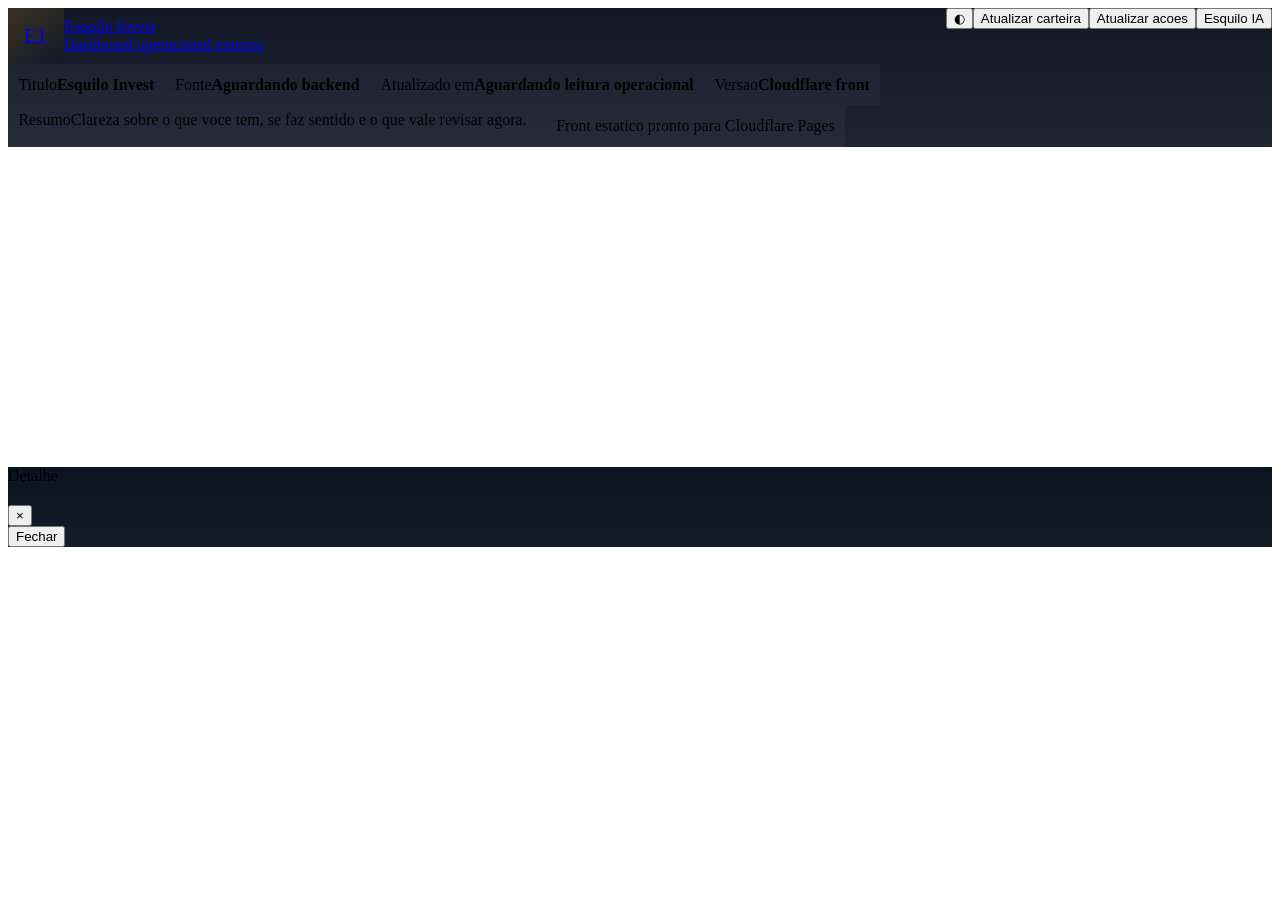
==== frontend/cloudflare/dashboard.html @ 4746c7ec "cloudflare" ====
<!DOCTYPE html>
<html lang="pt-BR">
  <head>
    <meta charset="utf-8" />
    <meta name="viewport" content="width=device-width, initial-scale=1" />
    <meta name="theme-color" content="#05070a" />
    <meta
      name="description"
      content="Dashboard externo do Esquilo Invest, preparado para Cloudflare Pages e integrado ao backend atual via HTTP."
    />

    <!--
      Configuracao do backend
      - substitua o content abaixo pela URL real do /exec publicado no Apps Script
      - o token e opcional e so deve ser usado se MOBILE_APP_API_TOKEN estiver ativo no backend
    -->
    <meta name="esquilo-api-base-url" content="https://script.google.com/macros/s/SEU_DEPLOY/exec" />
    <meta name="esquilo-api-token" content="" />
    <meta name="esquilo-api-timeout-ms" content="20000" />
    <meta name="esquilo-use-legacy-appsscript" content="false" />

    <title>Esquilo Invest | Dashboard</title>

    <link rel="preconnect" href="https://fonts.googleapis.com" />
    <link rel="preconnect" href="https://fonts.gstatic.com" crossorigin />
    <link
      href="https://fonts.googleapis.com/css2?family=Inter:wght@400;500;600;700&family=Orbitron:wght@600;700;800&display=swap"
      rel="stylesheet"
    />

    <link rel="stylesheet" href="./styles/tokens.css" />
    <link rel="stylesheet" href="./styles/base.css" />
    <link rel="stylesheet" href="./styles/layout.css" />
    <link rel="stylesheet" href="./styles/components.css" />

    <style>
      .dashboard-page {
        position: relative;
        min-height: 100vh;
      }

      .dashboard-page__shell {
        width: min(100% - (var(--container-padding-inline) * 2), var(--container-width));
        margin-inline: auto;
        padding-block: var(--space-6) var(--space-10);
        display: grid;
        gap: var(--space-5);
      }

      .dashboard-topbar {
        position: relative;
        z-index: var(--z-sticky);
        display: grid;
        gap: var(--space-4);
      }

      .dashboard-topbar__surface {
        padding: var(--space-5);
        border: 1px solid var(--border-default);
        border-radius: var(--radius-2xl);
        background: linear-gradient(180deg, rgba(8, 15, 28, 0.96), rgba(11, 18, 32, 0.92));
        box-shadow: var(--shadow-lg);
        backdrop-filter: blur(var(--blur-md));
        -webkit-backdrop-filter: blur(var(--blur-md));
      }

      .dashboard-topbar__row {
        display: grid;
        grid-template-columns: minmax(0, 1fr) auto;
        gap: var(--space-5);
        align-items: start;
      }

      .dashboard-brand {
        display: inline-flex;
        align-items: center;
        gap: var(--space-4);
        min-width: 0;
      }

      .dashboard-brand__mark {
        display: inline-flex;
        align-items: center;
        justify-content: center;
        width: 3.5rem;
        height: 3.5rem;
        border-radius: var(--radius-xl);
        border: 1px solid var(--border-brand);
        background: linear-gradient(145deg, rgba(245, 158, 11, 0.18), rgba(15, 23, 42, 0.9));
        box-shadow: var(--shadow-brand);
        color: var(--brand-primary-soft);
        font-family: var(--font-family-display);
        font-size: 1.2rem;
        font-weight: var(--font-weight-bold);
        letter-spacing: 0.14em;
        text-transform: uppercase;
        flex-shrink: 0;
      }

      .dashboard-brand__copy {
        display: grid;
        gap: var(--space-1);
        min-width: 0;
      }

      .dashboard-toolbar {
        display: inline-flex;
        flex-wrap: wrap;
        align-items: center;
        justify-content: flex-end;
        gap: var(--space-2);
      }

      .dashboard-meta {
        display: flex;
        flex-wrap: wrap;
        gap: var(--space-3);
        padding-top: var(--space-4);
      }

      .dashboard-meta__item {
        display: inline-flex;
        align-items: center;
        gap: var(--space-2);
        min-height: 1.9rem;
        padding: 0.35rem 0.65rem;
        border: 1px solid var(--border-subtle);
        border-radius: var(--radius-sm);
        background: rgba(255, 255, 255, 0.03);
      }

      .dashboard-status-stack {
        display: grid;
        gap: var(--space-3);
      }

      .dashboard-banner {
        display: none;
        padding: var(--space-4) var(--space-5);
        border-radius: var(--radius-xl);
        border: 1px solid transparent;
        box-shadow: var(--shadow-sm);
      }

      .dashboard-banner.is-visible {
        display: grid;
        gap: var(--space-2);
      }

      .dashboard-banner--warning {
        border-color: rgba(245, 158, 11, 0.22);
        background: rgba(245, 158, 11, 0.08);
      }

      .dashboard-banner--danger {
        border-color: rgba(239, 68, 68, 0.22);
        background: rgba(239, 68, 68, 0.08);
      }

      .dashboard-runtime {
        display: inline-flex;
        align-items: center;
        gap: var(--space-2);
      }

      .dashboard-runtime__dot {
        width: 0.55rem;
        height: 0.55rem;
        border-radius: var(--radius-pill);
        background: var(--feedback-success);
      }

      .dashboard-modal {
        border-radius: var(--radius-2xl);
        border: 1px solid var(--border-default);
        background: linear-gradient(180deg, rgba(8, 15, 28, 0.98), rgba(11, 18, 32, 0.96));
        box-shadow: var(--shadow-xl);
      }

      .dashboard-toast {
        position: fixed;
        right: var(--space-5);
        bottom: var(--space-5);
        z-index: var(--z-toast);
        width: min(100% - 2rem, 24rem);
        padding: var(--space-4);
        border-radius: var(--radius-xl);
        border: 1px solid var(--border-default);
        background: linear-gradient(180deg, rgba(8, 15, 28, 0.96), rgba(11, 18, 32, 0.94));
        box-shadow: var(--shadow-xl);
      }

      .dashboard-toast[data-tone="success"] {
        border-color: rgba(16, 185, 129, 0.22);
      }

      .dashboard-toast[data-tone="warning"] {
        border-color: rgba(245, 158, 11, 0.22);
      }

      .dashboard-toast[data-tone="danger"] {
        border-color: rgba(239, 68, 68, 0.22);
      }

      .dashboard-toast[data-tone="info"] {
        border-color: rgba(56, 189, 248, 0.22);
      }

      .dashboard-toast__row {
        display: flex;
        align-items: flex-start;
        justify-content: space-between;
        gap: var(--space-3);
      }

      .dashboard-toast__body {
        display: grid;
        gap: var(--space-1);
        min-width: 0;
      }

      .dashboard-root {
        min-height: 20rem;
      }

      @media (max-width: 1023px) {
        .dashboard-page__shell {
          padding-block: var(--space-4) var(--space-8);
        }

        .dashboard-topbar__surface {
          padding: var(--space-4);
        }

        .dashboard-topbar__row {
          grid-template-columns: minmax(0, 1fr);
        }

        .dashboard-toolbar {
          justify-content: flex-start;
        }
      }

      @media (max-width: 767px) {
        .dashboard-brand {
          align-items: flex-start;
        }

        .dashboard-brand__mark {
          width: 3rem;
          height: 3rem;
        }

        .dashboard-meta {
          gap: var(--space-2);
        }

        .dashboard-meta__item {
          width: 100%;
          justify-content: space-between;
        }

        .dashboard-toast {
          right: 1rem;
          left: 1rem;
          bottom: 1rem;
          width: auto;
        }
      }
    </style>
  </head>
  <body>
    <div class="app-root dashboard-page">
      <div class="dashboard-page__shell">
        <header class="dashboard-topbar" aria-label="Cabecalho do dashboard externo">
          <div class="dashboard-topbar__surface">
            <div class="dashboard-topbar__row">
              <div>
                <a class="dashboard-brand" href="./index.html" aria-label="Voltar para a entrada do Esquilo Invest">
                  <span class="dashboard-brand__mark" aria-hidden="true">EI</span>
                  <span class="dashboard-brand__copy">
                    <span class="type-brand">Esquilo Invest</span>
                    <span class="type-body-sm u-text-tertiary">Dashboard operacional externo</span>
                  </span>
                </a>

                <div class="dashboard-meta">
                  <div class="dashboard-meta__item">
                    <span class="type-label">Titulo</span>
                    <strong class="type-body-strong" data-role="page-title">Esquilo Invest</strong>
                  </div>
                  <div class="dashboard-meta__item">
                    <span class="type-label">Fonte</span>
                    <strong class="type-body-strong" data-role="data-source">Aguardando backend</strong>
                  </div>
                  <div class="dashboard-meta__item">
                    <span class="type-label">Atualizado em</span>
                    <strong class="type-body-strong" data-role="updated-at">Aguardando leitura operacional</strong>
                  </div>
                  <div class="dashboard-meta__item">
                    <span class="type-label">Versao</span>
                    <strong class="type-body-strong" data-role="app-version">Cloudflare front</strong>
                  </div>
                </div>
              </div>

              <div class="dashboard-toolbar" aria-label="Acoes globais do dashboard">
                <button class="button-icon" type="button" data-action="toggle-ghost-mode" aria-label="Ativar ou desativar ghost mode" aria-pressed="false">
                  <span aria-hidden="true">◐</span>
                </button>
                <button class="button button--secondary button--sm" type="button" data-action="refresh-dashboard">Atualizar carteira</button>
                <button class="button button--ghost button--sm" type="button" data-action="refresh-actions">Atualizar acoes</button>
                <button class="button button--ia button--sm" type="button" data-action="refresh-ai">Esquilo IA</button>
              </div>
            </div>

            <div class="dashboard-meta" style="padding-top: var(--space-3);">
              <div class="dashboard-meta__item" style="max-width: 44rem; align-items: flex-start;">
                <span class="type-label">Resumo</span>
                <span class="type-body-sm" data-role="page-subtitle">Clareza sobre o que voce tem, se faz sentido e o que vale revisar agora.</span>
              </div>
              <div class="dashboard-meta__item">
                <span class="dashboard-runtime">
                  <span class="dashboard-runtime__dot" aria-hidden="true"></span>
                  <span class="type-body-sm">Front estatico pronto para Cloudflare Pages</span>
                </span>
              </div>
            </div>
          </div>

          <div class="dashboard-status-stack" aria-live="polite">
            <section class="dashboard-banner dashboard-banner--warning" data-role="global-warning" hidden></section>
            <section class="dashboard-banner dashboard-banner--danger" data-role="global-error" hidden></section>
          </div>
        </header>

        <main class="dashboard-root" data-app-root></main>
      </div>

      <div class="overlay" data-role="modal-overlay" aria-hidden="true">
        <div class="modal dashboard-modal" role="dialog" aria-modal="true" aria-labelledby="dashboard-modal-title">
          <div class="modal__shell">
            <header class="modal__header">
              <div class="panel__header">
                <div class="panel__header-main">
                  <span class="type-kicker">Detalhe</span>
                  <h2 class="type-heading-3" id="dashboard-modal-title" data-role="modal-title"></h2>
                </div>
                <div class="panel__header-actions">
                  <button class="button-icon" type="button" data-action="modal-close" aria-label="Fechar modal">
                    <span aria-hidden="true">×</span>
                  </button>
                </div>
              </div>
            </header>

            <div class="modal__body" data-role="modal-body"></div>

            <footer class="modal__footer">
              <div class="popup-card__footer">
                <button class="button button--secondary button--sm" type="button" data-action="modal-close">Fechar</button>
              </div>
            </footer>
          </div>
        </div>
      </div>

      <aside class="dashboard-toast" data-role="toast" data-tone="info" hidden aria-live="assertive">
        <div class="dashboard-toast__row">
          <div class="dashboard-toast__body">
            <strong class="type-body-strong" data-role="toast-title">Esquilo</strong>
            <span class="type-body-sm" data-role="toast-message"></span>
          </div>
          <button class="button-icon" type="button" data-action="toast-close" aria-label="Fechar aviso">
            <span aria-hidden="true">×</span>
          </button>
        </div>
      </aside>
    </div>

    <script type="module" src="./scripts/app.js"></script>
  </body>
</html>
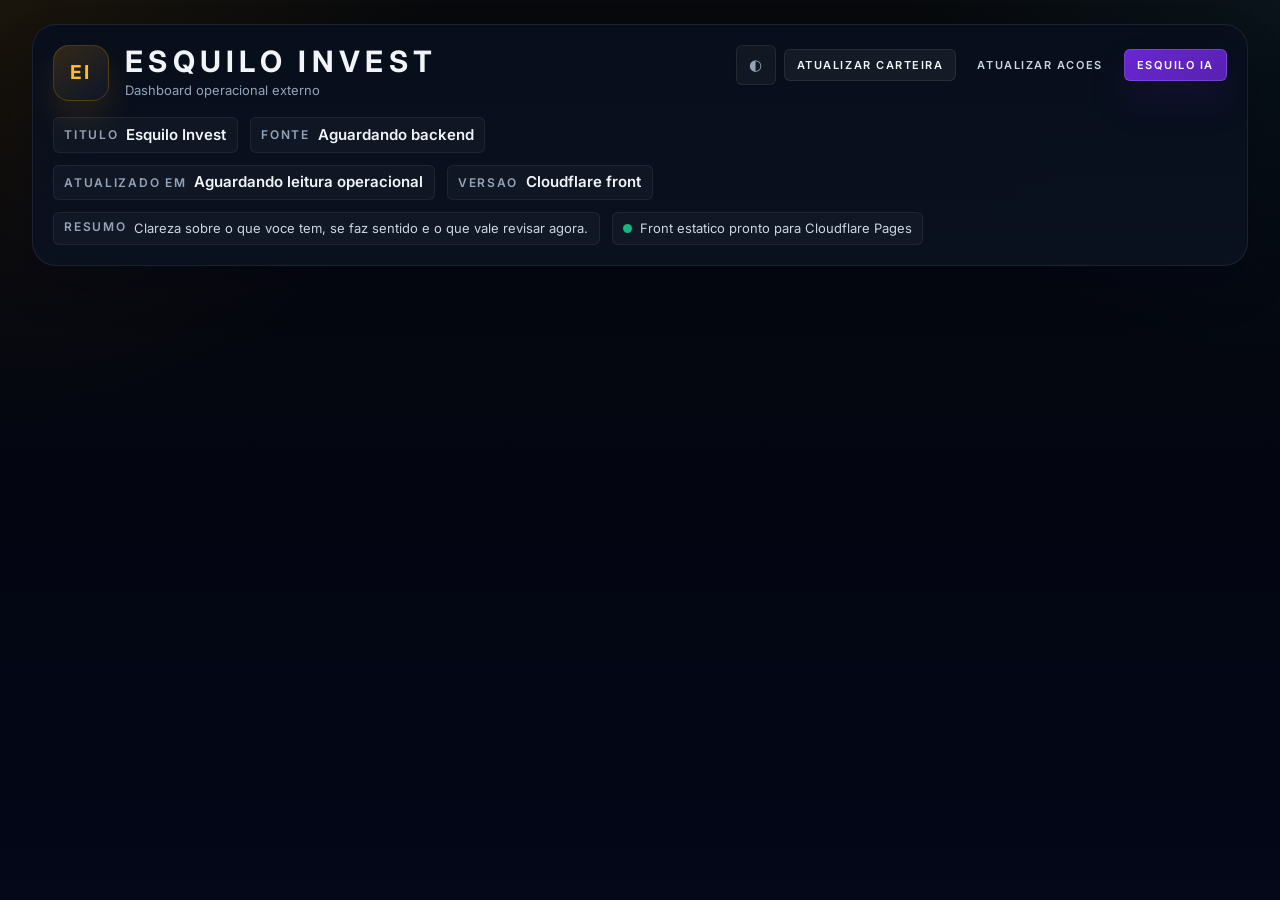
==== commit 168af1d5: "Update dashboard.html" ====
--- a/frontend/cloudflare/dashboard.html
+++ b/frontend/cloudflare/dashboard.html
@@ -79,6 +79,11 @@
       }
 
       .dashboard-brand__mark {
+        object-fit: contain;
+        padding: 0.35rem;
+      }
+
+      .dashboard-brand__mark--fallback {
         display: inline-flex;
         align-items: center;
         justify-content: center;
@@ -277,7 +282,8 @@
             <div class="dashboard-topbar__row">
               <div>
                 <a class="dashboard-brand" href="./index.html" aria-label="Voltar para a entrada do Esquilo Invest">
-                  <span class="dashboard-brand__mark" aria-hidden="true">EI</span>
+                  <img class="dashboard-brand__mark" src="./assets/logos/esquilo-logo.png" alt="Logo do Esquilo Invest" loading="eager" decoding="async" onerror="this.style.display='none'; this.nextElementSibling.style.display='inline-flex';" />
+                  <span class="dashboard-brand__mark dashboard-brand__mark--fallback" aria-hidden="true" style="display:none;">EI</span>
                   <span class="dashboard-brand__copy">
                     <span class="type-brand">Esquilo Invest</span>
                     <span class="type-body-sm u-text-tertiary">Dashboard operacional externo</span>
--- a/frontend/cloudflare/styles/tokens.css
+++ b/frontend/cloudflare/styles/tokens.css
@@ -0,0 +1,296 @@
+:root {
+  /*
+    Esquilo Invest Design Tokens
+    Base semântica para o front externo em Cloudflare Pages.
+    Objetivo: manter identidade forte, reduzir ruído visual e preparar
+    os próximos arquivos sem depender de valores soltos.
+  */
+
+  color-scheme: dark;
+
+  /* Brand */
+  --brand-primary: #f59e0b;
+  --brand-primary-strong: #d97706;
+  --brand-primary-soft: #fbbf24;
+  --brand-primary-ghost: rgba(245, 158, 11, 0.12);
+  --brand-primary-border: rgba(245, 158, 11, 0.22);
+  --brand-primary-glow: rgba(245, 158, 11, 0.28);
+
+  /* Product accents */
+  --accent-ia: #8b5cf6;
+  --accent-ia-soft: #c4b5fd;
+  --accent-ia-ghost: rgba(139, 92, 246, 0.12);
+  --accent-ia-border: rgba(139, 92, 246, 0.22);
+
+  --accent-actions: #34d399;
+  --accent-actions-soft: #86efac;
+  --accent-actions-ghost: rgba(52, 211, 153, 0.12);
+  --accent-actions-border: rgba(52, 211, 153, 0.22);
+
+  --accent-funds: #a855f7;
+  --accent-funds-soft: #d8b4fe;
+  --accent-funds-ghost: rgba(168, 85, 247, 0.12);
+  --accent-funds-border: rgba(168, 85, 247, 0.22);
+
+  --accent-pension: #3b82f6;
+  --accent-pension-soft: #93c5fd;
+  --accent-pension-ghost: rgba(59, 130, 246, 0.12);
+  --accent-pension-border: rgba(59, 130, 246, 0.22);
+
+  /* Feedback */
+  --feedback-success: #10b981;
+  --feedback-success-soft: #6ee7b7;
+  --feedback-success-ghost: rgba(16, 185, 129, 0.12);
+
+  --feedback-warning: #f59e0b;
+  --feedback-warning-soft: #fde68a;
+  --feedback-warning-ghost: rgba(245, 158, 11, 0.12);
+
+  --feedback-danger: #ef4444;
+  --feedback-danger-soft: #fca5a5;
+  --feedback-danger-ghost: rgba(239, 68, 68, 0.12);
+
+  --feedback-info: #38bdf8;
+  --feedback-info-soft: #7dd3fc;
+  --feedback-info-ghost: rgba(56, 189, 248, 0.12);
+
+  /* Neutral palette */
+  --color-black: #05070a;
+  --color-slate-975: #05070a;
+  --color-slate-950: #020617;
+  --color-slate-925: #0b1220;
+  --color-slate-900: #0f172a;
+  --color-slate-850: #111827;
+  --color-slate-800: #1e293b;
+  --color-slate-700: #334155;
+  --color-slate-600: #475569;
+  --color-slate-500: #64748b;
+  --color-slate-400: #94a3b8;
+  --color-slate-300: #cbd5e1;
+  --color-slate-200: #e2e8f0;
+  --color-slate-100: #f1f5f9;
+  --color-white: #f8fafc;
+
+  /* Text */
+  --text-primary: var(--color-slate-100);
+  --text-secondary: var(--color-slate-300);
+  --text-tertiary: var(--color-slate-400);
+  --text-muted: var(--color-slate-500);
+  --text-inverse: var(--color-slate-950);
+  --text-brand: var(--brand-primary-soft);
+  --text-link: var(--brand-primary-soft);
+  --text-link-hover: #fcd34d;
+
+  /* Backgrounds */
+  --bg-app: var(--color-slate-975);
+  --bg-canvas: var(--color-slate-950);
+  --bg-elevated: var(--color-slate-925);
+  --bg-overlay: rgba(2, 6, 23, 0.82);
+  --bg-overlay-strong: rgba(2, 6, 23, 0.92);
+
+  /* Surfaces */
+  --surface-1: linear-gradient(180deg, rgba(11, 18, 32, 0.96), rgba(8, 15, 28, 0.92));
+  --surface-2: linear-gradient(180deg, rgba(15, 23, 42, 0.94), rgba(11, 18, 32, 0.9));
+  --surface-3: rgba(255, 255, 255, 0.03);
+  --surface-4: rgba(255, 255, 255, 0.05);
+  --surface-glass: rgba(15, 23, 42, 0.78);
+  --surface-glass-strong: rgba(15, 23, 42, 0.88);
+  --surface-highlight: linear-gradient(135deg, rgba(245, 158, 11, 0.1), rgba(15, 23, 42, 0.92));
+  --surface-danger: linear-gradient(180deg, rgba(127, 29, 29, 0.2), rgba(15, 23, 42, 0.94));
+  --surface-success: linear-gradient(180deg, rgba(6, 78, 59, 0.18), rgba(15, 23, 42, 0.94));
+  --surface-ia: linear-gradient(180deg, rgba(76, 29, 149, 0.18), rgba(15, 23, 42, 0.94));
+
+  /* Borders */
+  --border-subtle: rgba(255, 255, 255, 0.06);
+  --border-default: rgba(255, 255, 255, 0.08);
+  --border-strong: rgba(255, 255, 255, 0.14);
+  --border-brand: var(--brand-primary-border);
+  --border-danger: rgba(239, 68, 68, 0.22);
+  --border-success: rgba(16, 185, 129, 0.22);
+  --border-info: rgba(56, 189, 248, 0.22);
+  --border-ia: var(--accent-ia-border);
+
+  /* Shadows */
+  --shadow-xs: 0 1px 2px rgba(0, 0, 0, 0.18);
+  --shadow-sm: 0 6px 16px rgba(2, 6, 23, 0.16);
+  --shadow-md: 0 14px 28px rgba(2, 6, 23, 0.2);
+  --shadow-lg: 0 22px 42px rgba(2, 6, 23, 0.24);
+  --shadow-xl: 0 28px 56px rgba(2, 6, 23, 0.3);
+  --shadow-brand: 0 18px 32px rgba(245, 158, 11, 0.12);
+  --shadow-ia: 0 20px 36px rgba(76, 29, 149, 0.18);
+  --shadow-focus: 0 0 0 4px rgba(245, 158, 11, 0.18);
+
+  /* Typography */
+  --font-family-display: "Orbitron", "Inter", "Segoe UI", sans-serif;
+  --font-family-body: "Inter", "Segoe UI", Roboto, Helvetica, Arial, sans-serif;
+  --font-family-mono: "SFMono-Regular", Consolas, "Liberation Mono", Menlo, monospace;
+
+  --font-size-2xs: 0.6875rem;
+  --font-size-xs: 0.75rem;
+  --font-size-sm: 0.875rem;
+  --font-size-md: 1rem;
+  --font-size-lg: 1.125rem;
+  --font-size-xl: 1.25rem;
+  --font-size-2xl: 1.5rem;
+  --font-size-3xl: 1.875rem;
+  --font-size-4xl: 2.375rem;
+  --font-size-5xl: 3rem;
+
+  --font-weight-regular: 400;
+  --font-weight-medium: 500;
+  --font-weight-semibold: 600;
+  --font-weight-bold: 700;
+
+  --line-height-tight: 1.1;
+  --line-height-snug: 1.25;
+  --line-height-normal: 1.5;
+  --line-height-relaxed: 1.65;
+
+  --letter-spacing-tight: -0.03em;
+  --letter-spacing-normal: 0;
+  --letter-spacing-wide: 0.08em;
+  --letter-spacing-wider: 0.14em;
+  --letter-spacing-display: 0.18em;
+
+  /* Semantic type roles */
+  --type-brand-size: clamp(1.4rem, 1.2rem + 0.8vw, 2rem);
+  --type-kicker-size: 0.6875rem;
+  --type-heading-1-size: clamp(2.1rem, 1.7rem + 1.2vw, 3.1rem);
+  --type-heading-2-size: clamp(1.4rem, 1.2rem + 0.65vw, 1.9rem);
+  --type-heading-3-size: 1.125rem;
+  --type-body-size: 0.9375rem;
+  --type-body-sm-size: 0.8125rem;
+  --type-label-size: 0.75rem;
+  --type-value-xl-size: clamp(2rem, 1.65rem + 1vw, 2.9rem);
+  --type-value-lg-size: 1.65rem;
+  --type-value-md-size: 1rem;
+  --type-value-sm-size: 0.8125rem;
+
+  /* Spacing */
+  --space-0: 0;
+  --space-1: 0.25rem;
+  --space-2: 0.5rem;
+  --space-3: 0.75rem;
+  --space-4: 1rem;
+  --space-5: 1.25rem;
+  --space-6: 1.5rem;
+  --space-7: 1.75rem;
+  --space-8: 2rem;
+  --space-10: 2.5rem;
+  --space-12: 3rem;
+  --space-14: 3.5rem;
+  --space-16: 4rem;
+  --space-20: 5rem;
+
+  /* Radius */
+  --radius-none: 0;
+  --radius-xs: 0.25rem;
+  --radius-sm: 0.375rem;
+  --radius-md: 0.5rem;
+  --radius-lg: 0.75rem;
+  --radius-xl: 1rem;
+  --radius-2xl: 1.5rem;
+  --radius-pill: 999px;
+
+  /* Layout */
+  --container-width: 76rem;
+  --container-padding-inline: clamp(1rem, 0.8rem + 0.8vw, 2rem);
+  --header-height: 4.5rem;
+  --sidebar-width: 22rem;
+  --hero-min-height: 20rem;
+  --card-min-height: 14rem;
+  --table-row-height: 3.75rem;
+  --control-height-sm: 2rem;
+  --control-height-md: 2.5rem;
+  --control-height-lg: 3rem;
+
+  /* Motion */
+  --duration-fast: 140ms;
+  --duration-base: 220ms;
+  --duration-slow: 320ms;
+  --ease-standard: cubic-bezier(0.4, 0, 0.2, 1);
+  --ease-emphasized: cubic-bezier(0.2, 0.8, 0.2, 1);
+
+  /* Blur */
+  --blur-sm: 8px;
+  --blur-md: 12px;
+  --blur-lg: 16px;
+
+  /* Z-index */
+  --z-base: 1;
+  --z-sticky: 20;
+  --z-dropdown: 40;
+  --z-overlay: 60;
+  --z-modal: 80;
+  --z-toast: 100;
+
+  /* Data visualization */
+  --chart-actions: var(--accent-actions);
+  --chart-funds: var(--accent-funds);
+  --chart-pension: var(--accent-pension);
+  --chart-warning: var(--feedback-warning);
+  --chart-grid: rgba(255, 255, 255, 0.08);
+  --chart-axis: rgba(148, 163, 184, 0.8);
+
+  /* Component semantics */
+  --panel-background: var(--surface-1);
+  --panel-background-emphasis: var(--surface-highlight);
+  --panel-border: var(--border-default);
+  --panel-border-emphasis: var(--border-brand);
+  --panel-shadow: var(--shadow-md);
+
+  --card-background: var(--surface-2);
+  --card-background-subtle: var(--surface-3);
+  --card-border: var(--border-default);
+  --card-shadow: var(--shadow-sm);
+
+  --input-background: rgba(15, 23, 42, 0.92);
+  --input-background-hover: rgba(15, 23, 42, 0.98);
+  --input-border: var(--border-default);
+  --input-border-focus: var(--border-brand);
+  --input-text: var(--text-primary);
+  --input-placeholder: var(--text-muted);
+
+  --button-primary-background: var(--brand-primary);
+  --button-primary-background-hover: var(--brand-primary-soft);
+  --button-primary-text: var(--text-inverse);
+  --button-primary-shadow: var(--shadow-brand);
+
+  --button-secondary-background: rgba(255, 255, 255, 0.05);
+  --button-secondary-background-hover: rgba(255, 255, 255, 0.08);
+  --button-secondary-text: var(--text-primary);
+  --button-secondary-border: var(--border-default);
+
+  --button-ghost-background: transparent;
+  --button-ghost-background-hover: rgba(255, 255, 255, 0.05);
+  --button-ghost-text: var(--text-secondary);
+
+  --badge-neutral-background: rgba(148, 163, 184, 0.12);
+  --badge-neutral-text: var(--text-secondary);
+  --badge-success-background: var(--feedback-success-ghost);
+  --badge-success-text: var(--feedback-success-soft);
+  --badge-warning-background: var(--feedback-warning-ghost);
+  --badge-warning-text: var(--feedback-warning-soft);
+  --badge-danger-background: var(--feedback-danger-ghost);
+  --badge-danger-text: var(--feedback-danger-soft);
+  --badge-info-background: var(--feedback-info-ghost);
+  --badge-info-text: var(--feedback-info-soft);
+
+  --focus-ring: 0 0 0 1px rgba(245, 158, 11, 0.36), var(--shadow-focus);
+
+  /* Backward-friendly aliases for incremental migration */
+  --primary: var(--brand-primary);
+  --bg-dark: var(--bg-app);
+  --card-bg: var(--surface-glass);
+}
+
+@media (prefers-reduced-motion: reduce) {
+  :root {
+    --duration-fast: 0ms;
+    --duration-base: 0ms;
+    --duration-slow: 0ms;
+    --blur-sm: 0px;
+    --blur-md: 0px;
+    --blur-lg: 0px;
+  }
+}
--- a/frontend/cloudflare/styles/base.css
+++ b/frontend/cloudflare/styles/base.css
@@ -0,0 +1,667 @@
+/*
+  Base stylesheet
+  Camada global do front externo.
+  Responsabilidades:
+  - reset e normalizacao
+  - defaults de html/body
+  - tipografia base
+  - elementos semanticos
+  - estados utilitarios globais
+  - classes de apoio reutilizaveis
+*/
+
+html {
+  box-sizing: border-box;
+  font-size: 16px;
+  -webkit-text-size-adjust: 100%;
+  text-size-adjust: 100%;
+  scroll-behavior: smooth;
+}
+
+*,
+*::before,
+*::after {
+  box-sizing: inherit;
+}
+
+* {
+  margin: 0;
+}
+
+html,
+body {
+  min-height: 100%;
+}
+
+body {
+  background:
+    radial-gradient(circle at top left, rgba(245, 158, 11, 0.08), transparent 28%),
+    radial-gradient(circle at top right, rgba(56, 189, 248, 0.06), transparent 24%),
+    linear-gradient(180deg, var(--bg-app) 0%, var(--bg-canvas) 100%);
+  color: var(--text-primary);
+  font-family: var(--font-family-body);
+  font-size: var(--type-body-size);
+  font-weight: var(--font-weight-regular);
+  line-height: var(--line-height-relaxed);
+  text-rendering: optimizeLegibility;
+  -webkit-font-smoothing: antialiased;
+  -moz-osx-font-smoothing: grayscale;
+}
+
+body.is-ghost-mode .hide-value,
+body.ghost-active .hide-value {
+  filter: blur(8px);
+  user-select: none;
+  pointer-events: none;
+}
+
+main,
+section,
+article,
+aside,
+header,
+footer,
+nav {
+  display: block;
+}
+
+img,
+picture,
+svg,
+canvas,
+video {
+  display: block;
+  max-width: 100%;
+}
+
+img {
+  height: auto;
+}
+
+svg {
+  flex-shrink: 0;
+}
+
+input,
+button,
+textarea,
+select {
+  font: inherit;
+  color: inherit;
+}
+
+button {
+  appearance: none;
+  border: 0;
+  background: none;
+  padding: 0;
+}
+
+button,
+[role="button"] {
+  cursor: pointer;
+}
+
+button:disabled,
+[aria-disabled="true"] {
+  cursor: not-allowed;
+}
+
+input,
+textarea,
+select {
+  width: 100%;
+}
+
+textarea {
+  resize: vertical;
+  min-height: 8rem;
+}
+
+a {
+  color: var(--text-link);
+  text-decoration: none;
+  transition:
+    color var(--duration-base) var(--ease-standard),
+    opacity var(--duration-base) var(--ease-standard);
+}
+
+a:hover {
+  color: var(--text-link-hover);
+}
+
+a:focus-visible,
+button:focus-visible,
+input:focus-visible,
+textarea:focus-visible,
+select:focus-visible,
+[tabindex]:focus-visible {
+  outline: none;
+  box-shadow: var(--focus-ring);
+}
+
+::selection {
+  background: rgba(245, 158, 11, 0.24);
+  color: var(--text-primary);
+}
+
+hr {
+  border: 0;
+  border-top: 1px solid var(--border-subtle);
+}
+
+ul,
+ol {
+  padding-left: 1.25rem;
+}
+
+li + li {
+  margin-top: var(--space-2);
+}
+
+table {
+  width: 100%;
+  border-collapse: collapse;
+  border-spacing: 0;
+}
+
+th,
+td {
+  text-align: left;
+  vertical-align: top;
+}
+
+code,
+pre,
+kbd,
+samp {
+  font-family: var(--font-family-mono);
+}
+
+code,
+kbd {
+  font-size: 0.925em;
+}
+
+pre {
+  overflow-x: auto;
+}
+
+strong,
+b {
+  font-weight: var(--font-weight-semibold);
+}
+
+small {
+  font-size: var(--font-size-xs);
+}
+
+/* Headings */
+
+h1,
+h2,
+h3,
+h4,
+h5,
+h6 {
+  color: var(--text-primary);
+  font-family: var(--font-family-display);
+  font-weight: var(--font-weight-bold);
+  line-height: var(--line-height-snug);
+  letter-spacing: var(--letter-spacing-wide);
+  text-wrap: balance;
+}
+
+h1 {
+  font-size: var(--type-heading-1-size);
+  letter-spacing: var(--letter-spacing-tight);
+}
+
+h2 {
+  font-size: var(--type-heading-2-size);
+}
+
+h3 {
+  font-size: var(--type-heading-3-size);
+}
+
+h4,
+h5,
+h6 {
+  font-size: var(--font-size-md);
+}
+
+p {
+  color: var(--text-secondary);
+  text-wrap: pretty;
+}
+
+/* Root app helpers */
+
+.app-root {
+  position: relative;
+  isolation: isolate;
+  min-height: 100vh;
+}
+
+.app-root::before {
+  content: "";
+  position: fixed;
+  inset: 0;
+  pointer-events: none;
+  background: linear-gradient(180deg, rgba(255, 255, 255, 0.015), transparent 12%, transparent 88%, rgba(255, 255, 255, 0.015));
+  opacity: 0.8;
+}
+
+.page-shell {
+  width: min(100% - (var(--container-padding-inline) * 2), var(--container-width));
+  margin-inline: auto;
+}
+
+.page-section {
+  margin-top: var(--space-8);
+}
+
+.page-section:first-child {
+  margin-top: 0;
+}
+
+/* Semantic typography utilities */
+
+.type-brand {
+  color: var(--text-primary);
+  font-family: var(--font-family-display);
+  font-size: var(--type-brand-size);
+  font-weight: var(--font-weight-bold);
+  letter-spacing: var(--letter-spacing-display);
+  line-height: var(--line-height-tight);
+  text-transform: uppercase;
+}
+
+.type-kicker {
+  color: var(--text-muted);
+  font-family: var(--font-family-display);
+  font-size: var(--type-kicker-size);
+  font-weight: var(--font-weight-bold);
+  letter-spacing: 0.22em;
+  line-height: 1.25;
+  text-transform: uppercase;
+}
+
+.type-heading-1 {
+  color: var(--text-primary);
+  font-family: var(--font-family-display);
+  font-size: var(--type-heading-1-size);
+  font-weight: var(--font-weight-bold);
+  letter-spacing: var(--letter-spacing-tight);
+  line-height: var(--line-height-tight);
+}
+
+.type-heading-2 {
+  color: var(--text-primary);
+  font-family: var(--font-family-display);
+  font-size: var(--type-heading-2-size);
+  font-weight: var(--font-weight-bold);
+  letter-spacing: var(--letter-spacing-wide);
+  line-height: var(--line-height-snug);
+}
+
+.type-heading-3 {
+  color: var(--text-primary);
+  font-family: var(--font-family-display);
+  font-size: var(--type-heading-3-size);
+  font-weight: var(--font-weight-bold);
+  letter-spacing: 0.06em;
+  line-height: var(--line-height-snug);
+}
+
+.type-body {
+  color: var(--text-secondary);
+  font-family: var(--font-family-body);
+  font-size: var(--type-body-size);
+  font-weight: var(--font-weight-regular);
+  line-height: var(--line-height-relaxed);
+}
+
+.type-body-strong {
+  color: var(--text-primary);
+  font-family: var(--font-family-body);
+  font-size: var(--type-body-size);
+  font-weight: var(--font-weight-semibold);
+  line-height: var(--line-height-normal);
+}
+
+.type-body-sm {
+  color: var(--text-secondary);
+  font-family: var(--font-family-body);
+  font-size: var(--type-body-sm-size);
+  font-weight: var(--font-weight-regular);
+  line-height: var(--line-height-normal);
+}
+
+.type-label {
+  color: var(--text-tertiary);
+  font-family: var(--font-family-body);
+  font-size: var(--type-label-size);
+  font-weight: var(--font-weight-semibold);
+  letter-spacing: var(--letter-spacing-wider);
+  line-height: 1.25;
+  text-transform: uppercase;
+}
+
+.type-value-xl {
+  color: var(--text-primary);
+  font-family: var(--font-family-display);
+  font-size: var(--type-value-xl-size);
+  font-weight: var(--font-weight-bold);
+  letter-spacing: var(--letter-spacing-tight);
+  line-height: var(--line-height-tight);
+}
+
+.type-value-lg {
+  color: var(--text-primary);
+  font-family: var(--font-family-display);
+  font-size: var(--type-value-lg-size);
+  font-weight: var(--font-weight-bold);
+  letter-spacing: var(--letter-spacing-tight);
+  line-height: var(--line-height-tight);
+}
+
+.type-value-md {
+  color: var(--text-primary);
+  font-family: var(--font-family-display);
+  font-size: var(--type-value-md-size);
+  font-weight: var(--font-weight-bold);
+  letter-spacing: 0.01em;
+  line-height: var(--line-height-snug);
+}
+
+.type-value-sm {
+  color: var(--text-primary);
+  font-family: var(--font-family-display);
+  font-size: var(--type-value-sm-size);
+  font-weight: var(--font-weight-bold);
+  line-height: var(--line-height-snug);
+}
+
+.type-link-inline {
+  color: var(--text-link);
+  font-weight: var(--font-weight-semibold);
+}
+
+.type-link-inline:hover {
+  color: var(--text-link-hover);
+}
+
+/* Surface helpers */
+
+.surface-panel {
+  background: var(--panel-background);
+  border: 1px solid var(--panel-border);
+  box-shadow: var(--panel-shadow);
+}
+
+.surface-panel--emphasis {
+  background: var(--panel-background-emphasis);
+  border-color: var(--panel-border-emphasis);
+}
+
+.surface-card {
+  background: var(--card-background);
+  border: 1px solid var(--card-border);
+  box-shadow: var(--card-shadow);
+}
+
+.surface-card--subtle {
+  background: var(--card-background-subtle);
+}
+
+.surface-glass {
+  background: var(--surface-glass);
+  backdrop-filter: blur(var(--blur-md));
+  -webkit-backdrop-filter: blur(var(--blur-md));
+}
+
+.surface-glass--strong {
+  background: var(--surface-glass-strong);
+}
+
+.surface-ia {
+  background: var(--surface-ia);
+  border: 1px solid var(--border-ia);
+  box-shadow: var(--shadow-ia);
+}
+
+/* Generic state helpers */
+
+.is-hidden,
+[hidden] {
+  display: none !important;
+}
+
+.is-muted {
+  opacity: 0.68;
+}
+
+.is-interactive {
+  transition:
+    transform var(--duration-base) var(--ease-standard),
+    border-color var(--duration-base) var(--ease-standard),
+    background var(--duration-base) var(--ease-standard),
+    box-shadow var(--duration-base) var(--ease-standard),
+    color var(--duration-base) var(--ease-standard);
+}
+
+.is-interactive:hover {
+  transform: translateY(-1px);
+}
+
+.is-loading {
+  pointer-events: none;
+}
+
+.is-loading-skeleton {
+  position: relative;
+  overflow: hidden;
+  background: rgba(255, 255, 255, 0.03);
+}
+
+.is-loading-skeleton::before {
+  content: "";
+  position: absolute;
+  inset: 0;
+  background: linear-gradient(90deg, transparent, rgba(255, 255, 255, 0.06), transparent);
+  transform: translateX(-100%);
+  animation: shimmer var(--duration-slow) linear infinite;
+}
+
+/* Content utilities */
+
+.hide-value {
+  transition: filter var(--duration-base) var(--ease-standard);
+}
+
+.u-divider-top {
+  border-top: 1px solid var(--border-subtle);
+}
+
+.u-divider-bottom {
+  border-bottom: 1px solid var(--border-subtle);
+}
+
+.u-text-primary {
+  color: var(--text-primary);
+}
+
+.u-text-secondary {
+  color: var(--text-secondary);
+}
+
+.u-text-tertiary {
+  color: var(--text-tertiary);
+}
+
+.u-text-muted {
+  color: var(--text-muted);
+}
+
+.u-text-brand {
+  color: var(--text-brand);
+}
+
+.u-text-success {
+  color: var(--feedback-success-soft);
+}
+
+.u-text-warning {
+  color: var(--feedback-warning-soft);
+}
+
+.u-text-danger {
+  color: var(--feedback-danger-soft);
+}
+
+.u-text-info {
+  color: var(--feedback-info-soft);
+}
+
+.u-bg-subtle {
+  background: var(--surface-3);
+}
+
+.u-border-subtle {
+  border: 1px solid var(--border-subtle);
+}
+
+.u-overflow-auto {
+  overflow: auto;
+}
+
+.u-scroll-x {
+  overflow-x: auto;
+  overflow-y: hidden;
+}
+
+.u-stack-xs > * + * {
+  margin-top: var(--space-2);
+}
+
+.u-stack-sm > * + * {
+  margin-top: var(--space-3);
+}
+
+.u-stack-md > * + * {
+  margin-top: var(--space-4);
+}
+
+.u-stack-lg > * + * {
+  margin-top: var(--space-6);
+}
+
+.u-inline-sm {
+  display: inline-flex;
+  align-items: center;
+  gap: var(--space-2);
+}
+
+.u-inline-md {
+  display: inline-flex;
+  align-items: center;
+  gap: var(--space-3);
+}
+
+.u-cluster {
+  display: flex;
+  flex-wrap: wrap;
+  gap: var(--space-3);
+}
+
+.u-truncate {
+  min-width: 0;
+  overflow: hidden;
+  text-overflow: ellipsis;
+  white-space: nowrap;
+}
+
+.u-clamp-2,
+.u-clamp-3 {
+  display: -webkit-box;
+  overflow: hidden;
+  -webkit-box-orient: vertical;
+}
+
+.u-clamp-2 {
+  -webkit-line-clamp: 2;
+}
+
+.u-clamp-3 {
+  -webkit-line-clamp: 3;
+}
+
+.u-visually-hidden {
+  position: absolute !important;
+  width: 1px !important;
+  height: 1px !important;
+  padding: 0 !important;
+  margin: -1px !important;
+  overflow: hidden !important;
+  clip: rect(0, 0, 0, 0) !important;
+  white-space: nowrap !important;
+  border: 0 !important;
+}
+
+/* Scrollbar */
+
+* {
+  scrollbar-width: thin;
+  scrollbar-color: rgba(148, 163, 184, 0.45) transparent;
+}
+
+*::-webkit-scrollbar {
+  width: 10px;
+  height: 10px;
+}
+
+*::-webkit-scrollbar-track {
+  background: transparent;
+}
+
+*::-webkit-scrollbar-thumb {
+  border: 2px solid transparent;
+  border-radius: 999px;
+  background: rgba(148, 163, 184, 0.35);
+  background-clip: padding-box;
+}
+
+*::-webkit-scrollbar-thumb:hover {
+  background: rgba(148, 163, 184, 0.55);
+  background-clip: padding-box;
+}
+
+/* Motion */
+
+@keyframes shimmer {
+  100% {
+    transform: translateX(100%);
+  }
+}
+
+@media (max-width: 1023px) {
+  html {
+    font-size: 15px;
+  }
+
+  .page-shell {
+    width: min(100% - (var(--container-padding-inline) * 1.4), var(--container-width));
+  }
+}
+
+@media (max-width: 767px) {
+  body {
+    line-height: var(--line-height-normal);
+  }
+
+  .page-section {
+    margin-top: var(--space-6);
+  }
+}
--- a/frontend/cloudflare/styles/layout.css
+++ b/frontend/cloudflare/styles/layout.css
@@ -0,0 +1,731 @@
+/*
+  Layout stylesheet
+  Responsabilidades:
+  - estrutura macro da página
+  - grid do dashboard desktop-first
+  - header, hero e zonas principais
+  - shells de tabela, sidebar e modais
+  - comportamento responsivo sem colapsar a leitura
+*/
+
+/* App shell */
+
+.app {
+  position: relative;
+  min-height: 100vh;
+  padding-block: var(--space-6) var(--space-10);
+}
+
+.app__shell {
+  width: min(100% - (var(--container-padding-inline) * 2), var(--container-width));
+  margin-inline: auto;
+}
+
+.app__stack {
+  display: grid;
+  gap: var(--space-8);
+}
+
+.app__section {
+  min-width: 0;
+}
+
+.app__section--tight {
+  display: grid;
+  gap: var(--space-5);
+}
+
+.app__section--loose {
+  display: grid;
+  gap: var(--space-8);
+}
+
+/* Header */
+
+.app-header {
+  position: relative;
+  z-index: var(--z-base);
+}
+
+.app-header__bar {
+  display: grid;
+  grid-template-columns: minmax(0, 1fr) auto;
+  align-items: center;
+  gap: var(--space-6);
+  min-height: var(--header-height);
+  padding: var(--space-5) 0 var(--space-4);
+  border-bottom: 1px solid var(--border-subtle);
+}
+
+.app-header__brand {
+  display: inline-flex;
+  align-items: center;
+  gap: var(--space-4);
+  min-width: 0;
+}
+
+.app-header__brand-mark {
+  width: 3.25rem;
+  height: 3.25rem;
+  object-fit: contain;
+  filter: drop-shadow(0 12px 24px rgba(245, 158, 11, 0.16));
+}
+
+.app-header__brand-copy {
+  display: grid;
+  gap: var(--space-1);
+  min-width: 0;
+}
+
+.app-header__meta {
+  display: flex;
+  flex-wrap: wrap;
+  gap: var(--space-3) var(--space-6);
+  padding-top: var(--space-4);
+}
+
+.app-header__meta-item {
+  display: inline-flex;
+  align-items: baseline;
+  gap: var(--space-2);
+  min-height: 1.5rem;
+}
+
+.app-header__actions {
+  display: inline-flex;
+  align-items: center;
+  justify-content: flex-end;
+  gap: var(--space-3);
+}
+
+.app-header__actions-group {
+  display: inline-flex;
+  align-items: center;
+  gap: var(--space-2);
+}
+
+.app-header__version {
+  max-width: 16rem;
+  text-align: right;
+}
+
+/* Page intro / hero */
+
+.page-hero {
+  display: grid;
+  grid-template-columns: minmax(0, 1.15fr) minmax(19rem, 0.85fr);
+  gap: var(--space-5);
+  align-items: stretch;
+}
+
+.page-hero__primary,
+.page-hero__secondary {
+  min-width: 0;
+}
+
+.page-hero__primary {
+  display: grid;
+  gap: var(--space-5);
+}
+
+.page-hero__summary {
+  min-height: var(--hero-min-height);
+  display: grid;
+  grid-template-rows: auto 1fr auto;
+  gap: var(--space-6);
+  padding: var(--space-6);
+}
+
+.page-hero__summary-top {
+  display: flex;
+  align-items: flex-start;
+  justify-content: space-between;
+  gap: var(--space-5);
+}
+
+.page-hero__summary-body {
+  display: grid;
+  align-content: center;
+  gap: var(--space-4);
+  max-width: 42rem;
+}
+
+.page-hero__summary-foot {
+  display: flex;
+  flex-wrap: wrap;
+  align-items: center;
+  gap: var(--space-3);
+}
+
+.page-hero__stat-row {
+  display: flex;
+  flex-wrap: wrap;
+  gap: var(--space-3);
+}
+
+.page-hero__stat {
+  min-width: 9rem;
+  padding: var(--space-3) var(--space-4);
+  border: 1px solid var(--border-subtle);
+  background: var(--surface-3);
+}
+
+.page-hero__secondary {
+  display: grid;
+  gap: var(--space-5);
+}
+
+.page-hero__insight,
+.page-hero__mission {
+  min-width: 0;
+  padding: var(--space-5);
+}
+
+.page-hero__insight {
+  display: grid;
+  gap: var(--space-4);
+}
+
+.page-hero__mission {
+  display: grid;
+  gap: var(--space-5);
+}
+
+.page-hero__mission-grid {
+  display: grid;
+  grid-template-columns: repeat(2, minmax(0, 1fr));
+  gap: var(--space-3);
+}
+
+/* Dashboard main layout */
+
+.dashboard {
+  display: grid;
+  gap: var(--space-8);
+}
+
+.dashboard__overview {
+  display: grid;
+  gap: var(--space-5);
+}
+
+.dashboard__overview-top {
+  display: grid;
+  grid-template-columns: minmax(0, 1.05fr) minmax(20rem, 0.95fr);
+  gap: var(--space-5);
+  align-items: stretch;
+}
+
+.dashboard__overview-bottom {
+  display: grid;
+  gap: var(--space-5);
+}
+
+.dashboard__allocation,
+.dashboard__executive-panel,
+.dashboard__insight-strip {
+  min-width: 0;
+}
+
+.dashboard__allocation {
+  display: grid;
+  gap: var(--space-4);
+  padding: var(--space-5);
+}
+
+.dashboard__allocation-body {
+  display: grid;
+  grid-template-columns: minmax(16rem, 20rem) minmax(0, 1fr);
+  gap: var(--space-5);
+  align-items: center;
+}
+
+.dashboard__allocation-visual {
+  display: grid;
+  justify-items: center;
+  gap: var(--space-4);
+}
+
+.dashboard__allocation-list {
+  display: grid;
+  gap: var(--space-3);
+}
+
+.dashboard__insight-strip {
+  display: grid;
+  grid-template-columns: minmax(0, 1fr) auto;
+  align-items: center;
+  gap: var(--space-4);
+  padding: var(--space-4) var(--space-5);
+}
+
+.dashboard__insight-main {
+  display: flex;
+  align-items: flex-start;
+  gap: var(--space-4);
+  min-width: 0;
+}
+
+.dashboard__insight-actions {
+  display: inline-flex;
+  align-items: center;
+  justify-content: flex-end;
+  gap: var(--space-3);
+}
+
+/* Summary cards */
+
+.dashboard__summary-grid {
+  display: grid;
+  grid-template-columns: repeat(3, minmax(0, 1fr));
+  gap: var(--space-5);
+}
+
+.dashboard__summary-grid.is-expanded {
+  grid-template-columns: 1fr;
+}
+
+.dashboard__summary-card {
+  min-width: 0;
+  min-height: var(--card-min-height);
+}
+
+.dashboard__summary-card.is-hidden {
+  display: none;
+}
+
+.dashboard__summary-card.is-active {
+  min-height: 0;
+}
+
+.dashboard__summary-card-body {
+  display: grid;
+  gap: var(--space-4);
+}
+
+.dashboard__summary-card-body--split {
+  grid-template-columns: minmax(0, 0.85fr) minmax(0, 1.15fr);
+  align-items: start;
+}
+
+.dashboard__summary-card-actions {
+  display: flex;
+  flex-wrap: wrap;
+  gap: var(--space-3);
+}
+
+/* Main content area */
+
+.dashboard__content {
+  display: grid;
+  grid-template-columns: minmax(0, 1fr) minmax(20rem, var(--sidebar-width));
+  gap: var(--space-6);
+  align-items: start;
+}
+
+.dashboard__main,
+.dashboard__aside {
+  min-width: 0;
+}
+
+.dashboard__main {
+  display: grid;
+  gap: var(--space-6);
+}
+
+.dashboard__aside {
+  position: relative;
+  display: grid;
+  gap: var(--space-5);
+}
+
+.dashboard__aside-sticky {
+  position: sticky;
+  top: var(--space-5);
+  display: grid;
+  gap: var(--space-5);
+}
+
+/* Panels and shells */
+
+.panel {
+  min-width: 0;
+  padding: var(--space-5);
+}
+
+.panel--compact {
+  padding: var(--space-4);
+}
+
+.panel__header {
+  display: flex;
+  flex-wrap: wrap;
+  align-items: flex-start;
+  justify-content: space-between;
+  gap: var(--space-4);
+  min-width: 0;
+}
+
+.panel__header-main {
+  display: grid;
+  gap: var(--space-2);
+  min-width: 0;
+}
+
+.panel__header-actions {
+  display: inline-flex;
+  flex-wrap: wrap;
+  align-items: center;
+  justify-content: flex-end;
+  gap: var(--space-2);
+}
+
+.panel__body {
+  display: grid;
+  gap: var(--space-4);
+  min-width: 0;
+}
+
+.panel__body--tight {
+  gap: var(--space-3);
+}
+
+.panel__footer {
+  display: flex;
+  flex-wrap: wrap;
+  align-items: center;
+  justify-content: space-between;
+  gap: var(--space-3);
+}
+
+/* Table wrappers */
+
+.table-shell {
+  min-width: 0;
+  overflow: hidden;
+}
+
+.table-shell__header {
+  display: flex;
+  flex-wrap: wrap;
+  align-items: center;
+  justify-content: space-between;
+  gap: var(--space-3);
+  padding: var(--space-4) var(--space-5);
+  border-bottom: 1px solid var(--border-subtle);
+}
+
+.table-shell__filters {
+  display: flex;
+  flex-wrap: wrap;
+  gap: var(--space-2);
+}
+
+.table-shell__body {
+  min-width: 0;
+  overflow: hidden;
+}
+
+.table-shell__scroll {
+  min-width: 0;
+  overflow-x: auto;
+}
+
+.table-shell__empty {
+  padding: var(--space-5);
+}
+
+/* Sidebar zones */
+
+.sidebar-card {
+  display: grid;
+  gap: var(--space-4);
+  min-width: 0;
+}
+
+.sidebar-card__group {
+  display: grid;
+  gap: var(--space-3);
+}
+
+.sidebar-card__metric-grid {
+  display: grid;
+  gap: var(--space-3);
+  grid-template-columns: repeat(2, minmax(0, 1fr));
+}
+
+/* Analysis / AI */
+
+.analysis-layout {
+  display: grid;
+  grid-template-columns: minmax(0, 1fr);
+  gap: var(--space-5);
+}
+
+.analysis-layout--split {
+  grid-template-columns: minmax(0, 1fr) minmax(20rem, 0.9fr);
+}
+
+.analysis-panel {
+  min-width: 0;
+}
+
+.analysis-panel__response {
+  min-height: 10rem;
+}
+
+/* Drawer / popup / modal */
+
+.overlay {
+  position: fixed;
+  inset: 0;
+  z-index: var(--z-overlay);
+  display: none;
+  align-items: center;
+  justify-content: center;
+  padding: var(--space-5);
+  background: var(--bg-overlay);
+  backdrop-filter: blur(var(--blur-sm));
+  -webkit-backdrop-filter: blur(var(--blur-sm));
+}
+
+.overlay.is-open {
+  display: flex;
+}
+
+.modal {
+  position: relative;
+  z-index: var(--z-modal);
+  width: min(100%, 42rem);
+  max-height: min(85vh, 48rem);
+  overflow: hidden;
+}
+
+.modal--wide {
+  width: min(100%, 68rem);
+}
+
+.modal__shell {
+  display: grid;
+  grid-template-rows: auto 1fr auto;
+  max-height: inherit;
+}
+
+.modal__header,
+.modal__footer {
+  padding: var(--space-5);
+}
+
+.modal__body {
+  min-height: 0;
+  overflow: auto;
+  padding: 0 var(--space-5) var(--space-5);
+}
+
+/* State-specific structural helpers */
+
+.dashboard-loading .dashboard__summary-grid,
+.dashboard-loading .dashboard__content,
+.dashboard-loading .page-hero,
+.dashboard-loading .dashboard__overview-top {
+  pointer-events: none;
+}
+
+.dashboard-loading [data-loading-block] {
+  position: relative;
+  overflow: hidden;
+}
+
+.dashboard-loading [data-loading-block]::before {
+  content: "";
+  position: absolute;
+  inset: 0;
+  background: rgba(15, 23, 42, 0.72);
+}
+
+.dashboard-loading [data-loading-block]::after {
+  content: "";
+  position: absolute;
+  inset: 0;
+  transform: translateX(-100%);
+  background: linear-gradient(90deg, transparent, rgba(255, 255, 255, 0.08), transparent);
+  animation: layout-shimmer 1.2s ease-in-out infinite;
+}
+
+/* Responsive */
+
+@media (max-width: 1279px) {
+  .page-hero {
+    grid-template-columns: minmax(0, 1fr);
+  }
+
+  .dashboard__overview-top {
+    grid-template-columns: minmax(0, 1fr);
+  }
+
+  .dashboard__allocation-body {
+    grid-template-columns: minmax(0, 1fr);
+  }
+
+  .dashboard__content {
+    grid-template-columns: minmax(0, 1fr);
+  }
+
+  .dashboard__aside-sticky {
+    position: static;
+  }
+
+  .analysis-layout--split {
+    grid-template-columns: minmax(0, 1fr);
+  }
+}
+
+@media (max-width: 1023px) {
+  .app {
+    padding-block: var(--space-4) var(--space-8);
+  }
+
+  .app__stack,
+  .dashboard,
+  .dashboard__main,
+  .dashboard__aside,
+  .dashboard__overview,
+  .page-hero__primary,
+  .page-hero__secondary {
+    gap: var(--space-6);
+  }
+
+  .app-header {
+    position: sticky;
+    top: 0;
+    z-index: var(--z-sticky);
+    backdrop-filter: blur(var(--blur-lg));
+    -webkit-backdrop-filter: blur(var(--blur-lg));
+  }
+
+  .app-header__bar {
+    grid-template-columns: minmax(0, 1fr);
+    align-items: flex-start;
+    gap: var(--space-4);
+    padding: var(--space-4) 0;
+  }
+
+  .app-header__actions {
+    justify-content: space-between;
+    width: 100%;
+  }
+
+  .app-header__version {
+    text-align: left;
+    max-width: none;
+  }
+
+  .dashboard__summary-grid {
+    grid-template-columns: repeat(2, minmax(0, 1fr));
+  }
+
+  .dashboard__summary-card-body--split {
+    grid-template-columns: minmax(0, 1fr);
+  }
+
+  .panel,
+  .page-hero__summary,
+  .page-hero__insight,
+  .page-hero__mission,
+  .dashboard__allocation,
+  .modal__header,
+  .modal__footer,
+  .modal__body {
+    padding-left: var(--space-4);
+    padding-right: var(--space-4);
+  }
+}
+
+@media (max-width: 767px) {
+  .app__shell {
+    width: min(100% - (var(--container-padding-inline) * 1.35), var(--container-width));
+  }
+
+  .app__stack,
+  .dashboard,
+  .dashboard__main,
+  .dashboard__aside,
+  .dashboard__overview,
+  .page-hero__primary,
+  .page-hero__secondary {
+    gap: var(--space-5);
+  }
+
+  .app-header__brand {
+    gap: var(--space-3);
+  }
+
+  .app-header__brand-mark {
+    width: 2.75rem;
+    height: 2.75rem;
+  }
+
+  .app-header__meta {
+    gap: var(--space-2) var(--space-4);
+  }
+
+  .page-hero__summary,
+  .page-hero__insight,
+  .page-hero__mission,
+  .dashboard__allocation,
+  .panel,
+  .modal__header,
+  .modal__footer,
+  .modal__body {
+    padding: var(--space-4);
+  }
+
+  .page-hero__summary {
+    min-height: 0;
+    gap: var(--space-5);
+  }
+
+  .page-hero__summary-top,
+  .dashboard__insight-strip,
+  .panel__header,
+  .panel__footer,
+  .table-shell__header {
+    grid-template-columns: 1fr;
+    flex-direction: column;
+    align-items: stretch;
+  }
+
+  .page-hero__summary-foot,
+  .dashboard__insight-actions,
+  .panel__header-actions,
+  .table-shell__filters,
+  .dashboard__summary-card-actions {
+    width: 100%;
+  }
+
+  .page-hero__mission-grid,
+  .sidebar-card__metric-grid {
+    grid-template-columns: 1fr;
+  }
+
+  .dashboard__summary-grid {
+    grid-template-columns: 1fr;
+  }
+
+  .modal {
+    width: 100%;
+    max-height: 100vh;
+    height: 100vh;
+  }
+
+  .overlay {
+    padding: 0;
+    align-items: stretch;
+  }
+}
+
+@keyframes layout-shimmer {
+  100% {
+    transform: translateX(100%);
+  }
+}
--- a/frontend/cloudflare/styles/components.css
+++ b/frontend/cloudflare/styles/components.css
@@ -0,0 +1,1190 @@
+/*
+  Components stylesheet
+  Responsabilidades:
+  - componentes reutilizaveis do front externo
+  - controles, cards, badges, tabelas e estados
+  - blocos especificos do dashboard rebrand
+*/
+
+/* Buttons */
+
+.button,
+.button-icon,
+.filter-select,
+.summary-card,
+.table-row--interactive,
+.inline-card,
+.metric-card,
+.status-pill,
+.badge {
+  transition:
+    transform var(--duration-base) var(--ease-standard),
+    background var(--duration-base) var(--ease-standard),
+    border-color var(--duration-base) var(--ease-standard),
+    box-shadow var(--duration-base) var(--ease-standard),
+    color var(--duration-base) var(--ease-standard),
+    opacity var(--duration-base) var(--ease-standard);
+}
+
+.button {
+  display: inline-flex;
+  align-items: center;
+  justify-content: center;
+  gap: var(--space-2);
+  min-height: var(--control-height-md);
+  padding: 0 var(--space-4);
+  border: 1px solid transparent;
+  border-radius: var(--radius-sm);
+  font-family: var(--font-family-body);
+  font-size: var(--type-label-size);
+  font-weight: var(--font-weight-semibold);
+  letter-spacing: var(--letter-spacing-wider);
+  line-height: 1;
+  text-transform: uppercase;
+  white-space: nowrap;
+}
+
+.button:hover {
+  transform: translateY(-1px);
+}
+
+.button:active {
+  transform: translateY(0);
+}
+
+.button:disabled,
+.button[aria-disabled="true"] {
+  opacity: 0.56;
+  box-shadow: none;
+}
+
+.button--primary {
+  background: var(--button-primary-background);
+  color: var(--button-primary-text);
+  box-shadow: var(--button-primary-shadow);
+}
+
+.button--primary:hover {
+  background: var(--button-primary-background-hover);
+}
+
+.button--secondary {
+  background: var(--button-secondary-background);
+  border-color: var(--button-secondary-border);
+  color: var(--button-secondary-text);
+}
+
+.button--secondary:hover {
+  background: var(--button-secondary-background-hover);
+  border-color: var(--border-strong);
+}
+
+.button--ghost {
+  background: var(--button-ghost-background);
+  color: var(--button-ghost-text);
+}
+
+.button--ghost:hover {
+  background: var(--button-ghost-background-hover);
+  color: var(--text-primary);
+}
+
+.button--ia {
+  background: linear-gradient(135deg, rgba(109, 40, 217, 0.96), rgba(91, 33, 182, 0.98));
+  border-color: rgba(196, 181, 253, 0.22);
+  color: var(--color-white);
+  box-shadow: var(--shadow-ia);
+}
+
+.button--ia:hover {
+  filter: brightness(1.05);
+}
+
+.button--danger {
+  background: rgba(239, 68, 68, 0.12);
+  border-color: var(--border-danger);
+  color: var(--feedback-danger-soft);
+}
+
+.button--danger:hover {
+  background: rgba(239, 68, 68, 0.18);
+}
+
+.button--success {
+  background: rgba(16, 185, 129, 0.12);
+  border-color: var(--border-success);
+  color: var(--feedback-success-soft);
+}
+
+.button--success:hover {
+  background: rgba(16, 185, 129, 0.18);
+}
+
+.button--block {
+  width: 100%;
+}
+
+.button--sm {
+  min-height: var(--control-height-sm);
+  padding-inline: var(--space-3);
+  font-size: 0.6875rem;
+}
+
+.button--lg {
+  min-height: var(--control-height-lg);
+  padding-inline: var(--space-5);
+}
+
+.button__icon,
+.button-icon__icon,
+.summary-card__icon svg,
+.icon-button__icon {
+  width: 1.05rem;
+  height: 1.05rem;
+}
+
+.button-icon,
+.icon-button {
+  display: inline-flex;
+  align-items: center;
+  justify-content: center;
+  width: 2.5rem;
+  height: 2.5rem;
+  border: 1px solid var(--border-default);
+  border-radius: var(--radius-sm);
+  background: rgba(255, 255, 255, 0.04);
+  color: var(--text-tertiary);
+  box-shadow: var(--shadow-xs);
+}
+
+.button-icon:hover,
+.icon-button:hover {
+  background: rgba(255, 255, 255, 0.08);
+  border-color: var(--border-strong);
+  color: var(--text-primary);
+  transform: translateY(-1px);
+}
+
+.button-icon--active,
+.icon-button--active {
+  background: var(--brand-primary-ghost);
+  border-color: var(--brand-primary-border);
+  color: var(--brand-primary-soft);
+}
+
+/* Badges and pills */
+
+.badge,
+.status-pill {
+  display: inline-flex;
+  align-items: center;
+  justify-content: center;
+  gap: var(--space-2);
+  min-height: 1.85rem;
+  padding: 0.3rem 0.6rem;
+  border: 1px solid transparent;
+  border-radius: var(--radius-sm);
+  font-family: var(--font-family-body);
+  font-size: 0.6875rem;
+  font-weight: var(--font-weight-semibold);
+  letter-spacing: var(--letter-spacing-wider);
+  line-height: 1;
+  text-transform: uppercase;
+  white-space: nowrap;
+}
+
+.badge--neutral,
+.status-pill--neutral {
+  background: var(--badge-neutral-background);
+  border-color: rgba(148, 163, 184, 0.16);
+  color: var(--badge-neutral-text);
+}
+
+.badge--success,
+.status-pill--success {
+  background: var(--badge-success-background);
+  border-color: rgba(16, 185, 129, 0.18);
+  color: var(--badge-success-text);
+}
+
+.badge--warning,
+.status-pill--warning {
+  background: var(--badge-warning-background);
+  border-color: rgba(245, 158, 11, 0.18);
+  color: var(--badge-warning-text);
+}
+
+.badge--danger,
+.status-pill--danger {
+  background: var(--badge-danger-background);
+  border-color: rgba(239, 68, 68, 0.18);
+  color: var(--badge-danger-text);
+}
+
+.badge--info,
+.status-pill--info {
+  background: var(--badge-info-background);
+  border-color: rgba(56, 189, 248, 0.18);
+  color: var(--badge-info-text);
+}
+
+.badge--brand {
+  background: var(--brand-primary-ghost);
+  border-color: var(--brand-primary-border);
+  color: var(--brand-primary-soft);
+}
+
+.badge__dot,
+.status-pill__dot {
+  width: 0.45rem;
+  height: 0.45rem;
+  border-radius: var(--radius-pill);
+  background: currentColor;
+}
+
+/* Form controls */
+
+.form-field {
+  display: grid;
+  gap: var(--space-2);
+  min-width: 0;
+}
+
+.form-row {
+  display: flex;
+  flex-wrap: wrap;
+  gap: var(--space-3);
+}
+
+.form-label {
+  color: var(--text-tertiary);
+  font-family: var(--font-family-body);
+  font-size: var(--type-label-size);
+  font-weight: var(--font-weight-semibold);
+  letter-spacing: var(--letter-spacing-wider);
+  line-height: 1.2;
+  text-transform: uppercase;
+}
+
+.form-hint,
+.form-error {
+  font-family: var(--font-family-body);
+  font-size: var(--font-size-xs);
+  line-height: var(--line-height-normal);
+}
+
+.form-hint {
+  color: var(--text-muted);
+}
+
+.form-error {
+  color: var(--feedback-danger-soft);
+}
+
+.input,
+.filter-select,
+.textarea {
+  min-height: var(--control-height-md);
+  padding: 0 var(--space-3);
+  border: 1px solid var(--input-border);
+  border-radius: var(--radius-sm);
+  background: var(--input-background);
+  color: var(--input-text);
+  box-shadow: inset 0 1px 0 rgba(255, 255, 255, 0.015);
+}
+
+.input:hover,
+.filter-select:hover,
+.textarea:hover {
+  background: var(--input-background-hover);
+  border-color: var(--border-strong);
+}
+
+.input::placeholder,
+.textarea::placeholder {
+  color: var(--input-placeholder);
+}
+
+.input:focus,
+.filter-select:focus,
+.textarea:focus {
+  border-color: var(--input-border-focus);
+}
+
+.textarea {
+  min-height: 8.5rem;
+  padding-top: var(--space-3);
+  padding-bottom: var(--space-3);
+}
+
+.filter-select {
+  min-width: 9rem;
+  padding-right: 2rem;
+  font-size: 0.6875rem;
+  font-weight: var(--font-weight-semibold);
+  letter-spacing: var(--letter-spacing-wider);
+  text-transform: uppercase;
+  appearance: none;
+  background-image:
+    linear-gradient(45deg, transparent 50%, rgba(203, 213, 225, 0.88) 50%),
+    linear-gradient(135deg, rgba(203, 213, 225, 0.88) 50%, transparent 50%);
+  background-position:
+    calc(100% - 1rem) calc(50% - 0.1rem),
+    calc(100% - 0.7rem) calc(50% - 0.1rem);
+  background-size: 0.35rem 0.35rem, 0.35rem 0.35rem;
+  background-repeat: no-repeat;
+}
+
+.search-field {
+  position: relative;
+}
+
+.search-field__input {
+  padding-left: 2.5rem;
+}
+
+.search-field__icon {
+  position: absolute;
+  top: 50%;
+  left: 0.85rem;
+  width: 1rem;
+  height: 1rem;
+  color: var(--text-muted);
+  transform: translateY(-50%);
+  pointer-events: none;
+}
+
+/* Cards */
+
+.card {
+  display: grid;
+  gap: var(--space-4);
+  min-width: 0;
+  padding: var(--space-5);
+  border: 1px solid var(--card-border);
+  background: var(--card-background);
+  box-shadow: var(--card-shadow);
+}
+
+.card--subtle {
+  background: var(--surface-3);
+}
+
+.card--panel {
+  background: var(--panel-background);
+  border-color: var(--panel-border);
+  box-shadow: var(--panel-shadow);
+}
+
+.card--emphasis {
+  background: var(--surface-highlight);
+  border-color: var(--border-brand);
+  box-shadow: var(--shadow-brand);
+}
+
+.card--danger {
+  background: var(--surface-danger);
+  border-color: var(--border-danger);
+}
+
+.card--success {
+  background: var(--surface-success);
+  border-color: var(--border-success);
+}
+
+.card--ia {
+  background: var(--surface-ia);
+  border-color: var(--border-ia);
+  box-shadow: var(--shadow-ia);
+}
+
+.card__header {
+  display: flex;
+  flex-wrap: wrap;
+  align-items: flex-start;
+  justify-content: space-between;
+  gap: var(--space-3);
+}
+
+.card__header-main {
+  display: grid;
+  gap: var(--space-2);
+  min-width: 0;
+}
+
+.card__header-actions {
+  display: inline-flex;
+  flex-wrap: wrap;
+  gap: var(--space-2);
+}
+
+.card__body {
+  display: grid;
+  gap: var(--space-4);
+  min-width: 0;
+}
+
+.card__footer {
+  display: flex;
+  flex-wrap: wrap;
+  align-items: center;
+  justify-content: space-between;
+  gap: var(--space-3);
+}
+
+/* Hero / executive cards */
+
+.executive-card {
+  display: grid;
+  gap: var(--space-5);
+}
+
+.executive-card__headline {
+  display: grid;
+  gap: var(--space-3);
+  max-width: 42rem;
+}
+
+.executive-card__metrics {
+  display: flex;
+  flex-wrap: wrap;
+  gap: var(--space-3);
+}
+
+.metric-card {
+  min-width: 9rem;
+  padding: var(--space-3) var(--space-4);
+  border: 1px solid var(--border-subtle);
+  background: rgba(255, 255, 255, 0.04);
+  box-shadow: var(--shadow-xs);
+}
+
+.metric-card:hover {
+  border-color: var(--border-strong);
+  background: rgba(255, 255, 255, 0.06);
+}
+
+.metric-card__label {
+  display: block;
+  margin-bottom: var(--space-2);
+}
+
+.metric-card__value {
+  display: block;
+}
+
+.metric-card__support {
+  display: block;
+  margin-top: var(--space-1);
+}
+
+/* Allocation */
+
+.allocation-chart {
+  position: relative;
+  display: grid;
+  place-items: center;
+  width: min(100%, 18rem);
+  aspect-ratio: 1;
+  border-radius: var(--radius-pill);
+  border: 1px solid var(--border-default);
+  background:
+    radial-gradient(circle at center, rgba(15, 23, 42, 0.95) 0 38%, transparent 39%),
+    linear-gradient(135deg, rgba(148, 163, 184, 0.12), rgba(51, 65, 85, 0.16));
+  box-shadow: inset 0 0 0 1px rgba(255, 255, 255, 0.04), var(--shadow-md);
+  overflow: hidden;
+}
+
+.allocation-chart::after {
+  content: "";
+  position: absolute;
+  inset: 22%;
+  border-radius: inherit;
+  background: rgba(5, 7, 10, 0.94);
+  border: 1px solid rgba(255, 255, 255, 0.06);
+}
+
+.allocation-chart__center {
+  position: relative;
+  z-index: 1;
+  display: flex;
+  flex-direction: column;
+  align-items: center;
+  gap: var(--space-1);
+  text-align: center;
+  padding-inline: var(--space-4);
+}
+
+.allocation-list {
+  display: grid;
+  gap: var(--space-3);
+}
+
+.allocation-item {
+  display: grid;
+  grid-template-columns: auto minmax(0, 1fr) auto;
+  gap: var(--space-3);
+  align-items: center;
+  padding: var(--space-3) var(--space-4);
+  border: 1px solid var(--border-subtle);
+  background: var(--surface-3);
+}
+
+.allocation-item__swatch {
+  width: 0.75rem;
+  height: 0.75rem;
+  border-radius: var(--radius-pill);
+  box-shadow: 0 0 0 1px rgba(255, 255, 255, 0.16);
+}
+
+.allocation-item__body {
+  display: grid;
+  gap: var(--space-1);
+  min-width: 0;
+}
+
+.allocation-item__stats {
+  display: grid;
+  gap: 0.15rem;
+  justify-items: end;
+  text-align: right;
+}
+
+/* Insight strip */
+
+.insight-strip {
+  display: grid;
+  grid-template-columns: minmax(0, 1fr) auto;
+  gap: var(--space-4);
+  align-items: center;
+  padding: var(--space-4) var(--space-5);
+  border: 1px solid var(--brand-primary-border);
+  background: linear-gradient(90deg, rgba(245, 158, 11, 0.08), rgba(15, 23, 42, 0.82));
+  box-shadow: var(--shadow-sm);
+}
+
+.insight-strip__main {
+  display: flex;
+  align-items: flex-start;
+  gap: var(--space-3);
+  min-width: 0;
+}
+
+.insight-strip__copy {
+  display: grid;
+  gap: var(--space-1);
+  min-width: 0;
+}
+
+.insight-strip__actions {
+  display: inline-flex;
+  align-items: center;
+  gap: var(--space-2);
+}
+
+/* Summary cards */
+
+.summary-card {
+  display: grid;
+  gap: var(--space-4);
+  min-width: 0;
+  min-height: var(--card-min-height);
+  padding: var(--space-5);
+  border: 1px solid var(--card-border);
+  background: var(--card-background);
+  box-shadow: var(--card-shadow);
+}
+
+.summary-card:hover {
+  transform: translateY(-2px);
+  border-color: var(--border-strong);
+  box-shadow: var(--shadow-md);
+}
+
+.summary-card.is-active {
+  border-color: rgba(255, 255, 255, 0.14);
+  box-shadow: var(--shadow-xl);
+}
+
+.summary-card--actions {
+  border-color: var(--accent-actions-border);
+}
+
+.summary-card--funds {
+  border-color: var(--accent-funds-border);
+}
+
+.summary-card--pension {
+  border-color: var(--accent-pension-border);
+}
+
+.summary-card__header {
+  display: flex;
+  align-items: flex-start;
+  justify-content: space-between;
+  gap: var(--space-3);
+}
+
+.summary-card__header-main {
+  display: flex;
+  gap: var(--space-3);
+  min-width: 0;
+}
+
+.summary-card__icon {
+  display: inline-flex;
+  align-items: center;
+  justify-content: center;
+  width: 2.5rem;
+  height: 2.5rem;
+  border: 1px solid var(--border-default);
+  background: rgba(255, 255, 255, 0.04);
+  color: var(--text-secondary);
+}
+
+.summary-card--actions .summary-card__icon {
+  color: var(--accent-actions-soft);
+  background: var(--accent-actions-ghost);
+  border-color: var(--accent-actions-border);
+}
+
+.summary-card--funds .summary-card__icon {
+  color: var(--accent-funds-soft);
+  background: var(--accent-funds-ghost);
+  border-color: var(--accent-funds-border);
+}
+
+.summary-card--pension .summary-card__icon {
+  color: var(--accent-pension-soft);
+  background: var(--accent-pension-ghost);
+  border-color: var(--accent-pension-border);
+}
+
+.summary-card__header-copy {
+  display: grid;
+  gap: var(--space-1);
+  min-width: 0;
+}
+
+.summary-card__tools {
+  display: inline-flex;
+  align-items: center;
+  gap: var(--space-2);
+}
+
+.summary-card__value {
+  display: block;
+}
+
+.summary-card__meta-row {
+  display: flex;
+  flex-wrap: wrap;
+  gap: var(--space-2);
+}
+
+.summary-card__summary {
+  color: var(--text-tertiary);
+  font-size: 0.875rem;
+  line-height: var(--line-height-normal);
+}
+
+.summary-card__body {
+  display: grid;
+  gap: var(--space-4);
+  min-width: 0;
+}
+
+.summary-card__body--split {
+  grid-template-columns: minmax(0, 0.86fr) minmax(0, 1.14fr);
+}
+
+.summary-card__panel {
+  display: grid;
+  gap: var(--space-3);
+  min-width: 0;
+  padding: var(--space-4);
+  border: 1px solid var(--border-subtle);
+  background: var(--surface-3);
+}
+
+.summary-card__panel-row {
+  display: flex;
+  align-items: center;
+  justify-content: space-between;
+  gap: var(--space-3);
+  padding: var(--space-3);
+  border: 1px solid rgba(255, 255, 255, 0.04);
+  background: rgba(255, 255, 255, 0.025);
+}
+
+.summary-card__filters {
+  display: flex;
+  flex-wrap: wrap;
+  gap: var(--space-2);
+}
+
+.summary-card__actions {
+  display: flex;
+  flex-wrap: wrap;
+  gap: var(--space-3);
+}
+
+/* Tables */
+
+.data-table {
+  width: 100%;
+  min-width: 40rem;
+  border-collapse: collapse;
+}
+
+.data-table thead {
+  background: rgba(15, 23, 42, 0.72);
+}
+
+.data-table th {
+  padding: 0.9rem 1rem;
+  color: var(--text-muted);
+  font-family: var(--font-family-display);
+  font-size: 0.6875rem;
+  font-weight: var(--font-weight-bold);
+  letter-spacing: 0.18em;
+  line-height: 1.2;
+  text-transform: uppercase;
+}
+
+.data-table td {
+  padding: 1rem;
+  border-top: 1px solid var(--border-subtle);
+}
+
+.table-row--interactive {
+  cursor: pointer;
+}
+
+.table-row--interactive:hover {
+  background: rgba(255, 255, 255, 0.05);
+}
+
+.table-row--interactive.is-active {
+  background: rgba(255, 255, 255, 0.06);
+}
+
+.table-row__entity {
+  display: flex;
+  align-items: center;
+  gap: var(--space-3);
+  min-width: 0;
+}
+
+.table-row__entity-copy {
+  display: grid;
+  gap: var(--space-1);
+  min-width: 0;
+}
+
+.table-row__detail {
+  background: rgba(255, 255, 255, 0.03);
+}
+
+.table-row__detail-shell {
+  display: grid;
+  gap: var(--space-4);
+}
+
+.table-row__detail-grid {
+  display: grid;
+  grid-template-columns: repeat(auto-fit, minmax(10rem, 1fr));
+  gap: var(--space-3);
+}
+
+.table-row__detail-item {
+  padding: var(--space-3);
+  border: 1px solid var(--border-subtle);
+  background: rgba(2, 6, 23, 0.34);
+}
+
+.table-row__detail-label {
+  display: block;
+  margin-bottom: var(--space-2);
+}
+
+.table-row__detail-value {
+  display: block;
+}
+
+/* Inline cards for mobile / secondary lists */
+
+.inline-card {
+  display: grid;
+  gap: var(--space-3);
+  min-width: 0;
+  border: 1px solid var(--border-subtle);
+  background: var(--surface-3);
+  box-shadow: var(--shadow-xs);
+}
+
+.inline-card:hover,
+.inline-card.is-active {
+  background: rgba(255, 255, 255, 0.05);
+  border-color: var(--brand-primary-border);
+}
+
+.inline-card__surface {
+  display: grid;
+  gap: var(--space-3);
+  padding: var(--space-4);
+}
+
+.inline-card__header {
+  display: flex;
+  align-items: flex-start;
+  justify-content: space-between;
+  gap: var(--space-3);
+}
+
+.inline-card__entity {
+  display: flex;
+  align-items: flex-start;
+  gap: var(--space-3);
+  min-width: 0;
+}
+
+.inline-card__metrics {
+  display: grid;
+  grid-template-columns: repeat(2, minmax(0, 1fr));
+  gap: var(--space-3);
+}
+
+.inline-card__metric {
+  padding: var(--space-3);
+  border: 1px solid var(--border-subtle);
+  background: rgba(2, 6, 23, 0.22);
+}
+
+.inline-card__detail {
+  padding: 0 var(--space-4) var(--space-4);
+  border-top: 1px solid var(--border-subtle);
+}
+
+/* Entity / institution visuals */
+
+.entity-link {
+  display: inline-flex;
+  flex-direction: column;
+  gap: 0.1rem;
+  min-width: 0;
+}
+
+.entity-link:hover .entity-link__title,
+.entity-link:focus-visible .entity-link__title {
+  color: var(--text-link-hover);
+}
+
+.entity-link__title {
+  transition: color var(--duration-base) var(--ease-standard);
+}
+
+.inst-link {
+  display: inline-flex;
+  border-radius: var(--radius-xs);
+}
+
+.inst-link:hover {
+  transform: translateY(-1px);
+}
+
+.inst-icon {
+  width: 1.5rem;
+  height: 1.5rem;
+  border-radius: var(--radius-xs);
+  border: 1px solid rgba(255, 255, 255, 0.08);
+  background: linear-gradient(180deg, rgba(255, 255, 255, 0.08), rgba(148, 163, 184, 0.08));
+  object-fit: contain;
+  padding: 0.2rem;
+}
+
+.inst-fallback {
+  display: inline-flex;
+  align-items: center;
+  justify-content: center;
+  width: 1.5rem;
+  height: 1.5rem;
+  border-radius: var(--radius-xs);
+  border: 1px solid rgba(255, 255, 255, 0.08);
+  background: linear-gradient(145deg, rgba(30, 41, 59, 0.88), rgba(15, 23, 42, 0.92));
+  color: var(--text-secondary);
+  font-family: var(--font-family-body);
+  font-size: 0.625rem;
+  font-weight: var(--font-weight-bold);
+  text-transform: uppercase;
+}
+
+/* Orders / tactical support */
+
+.order-stack {
+  display: grid;
+  gap: var(--space-3);
+}
+
+.order-card {
+  display: grid;
+  gap: var(--space-2);
+  padding: var(--space-4);
+  border: 1px solid var(--border-subtle);
+  background: var(--surface-3);
+}
+
+.order-card--sell {
+  border-color: rgba(239, 68, 68, 0.16);
+}
+
+.order-card--buy {
+  border-color: rgba(245, 158, 11, 0.18);
+}
+
+.order-card__row {
+  display: flex;
+  align-items: center;
+  justify-content: space-between;
+  gap: var(--space-3);
+}
+
+/* AI panel */
+
+.ai-panel {
+  display: grid;
+  gap: var(--space-4);
+}
+
+.ai-panel__header {
+  display: flex;
+  flex-wrap: wrap;
+  align-items: center;
+  justify-content: space-between;
+  gap: var(--space-3);
+}
+
+.ai-panel__brand {
+  display: flex;
+  align-items: center;
+  gap: var(--space-3);
+}
+
+.ai-panel__icon {
+  display: inline-flex;
+  align-items: center;
+  justify-content: center;
+  width: 2.25rem;
+  height: 2.25rem;
+  border-radius: var(--radius-sm);
+  border: 1px solid var(--border-ia);
+  background: var(--accent-ia-ghost);
+  color: var(--accent-ia-soft);
+}
+
+.ai-panel__response {
+  min-height: 10rem;
+  padding: var(--space-4);
+  border: 1px solid rgba(255, 255, 255, 0.06);
+  background: linear-gradient(180deg, rgba(2, 6, 23, 0.42), rgba(2, 6, 23, 0.24));
+  color: var(--text-secondary);
+  white-space: pre-wrap;
+}
+
+.ai-panel__status {
+  color: var(--text-muted);
+}
+
+/* Empty / alert / helper states */
+
+.empty-state,
+.helper-state,
+.alert-state {
+  display: grid;
+  gap: var(--space-3);
+  min-width: 0;
+  padding: var(--space-5);
+  border: 1px dashed var(--border-default);
+  background: rgba(255, 255, 255, 0.025);
+}
+
+.empty-state__title,
+.helper-state__title,
+.alert-state__title {
+  color: var(--text-primary);
+}
+
+.empty-state__body,
+.helper-state__body,
+.alert-state__body {
+  color: var(--text-tertiary);
+}
+
+.alert-state--warning {
+  border-color: rgba(245, 158, 11, 0.22);
+  background: rgba(245, 158, 11, 0.07);
+}
+
+.alert-state--danger {
+  border-color: rgba(239, 68, 68, 0.22);
+  background: rgba(239, 68, 68, 0.07);
+}
+
+.alert-state--success {
+  border-color: rgba(16, 185, 129, 0.22);
+  background: rgba(16, 185, 129, 0.07);
+}
+
+.status-line {
+  display: inline-flex;
+  align-items: center;
+  gap: var(--space-2);
+  min-height: 1.4rem;
+}
+
+.status-line__dot {
+  width: 0.5rem;
+  height: 0.5rem;
+  border-radius: var(--radius-pill);
+  background: var(--text-muted);
+}
+
+.status-line--success .status-line__dot {
+  background: var(--feedback-success);
+}
+
+.status-line--warning .status-line__dot {
+  background: var(--feedback-warning);
+}
+
+.status-line--danger .status-line__dot {
+  background: var(--feedback-danger);
+}
+
+.status-line--info .status-line__dot {
+  background: var(--feedback-info);
+}
+
+/* Popup / modal content */
+
+.popup-card {
+  display: grid;
+  gap: var(--space-4);
+  padding: var(--space-5);
+  border: 1px solid var(--border-default);
+  background: linear-gradient(180deg, rgba(15, 23, 42, 0.98), rgba(8, 15, 28, 0.96));
+  box-shadow: var(--shadow-xl);
+}
+
+.popup-card__header {
+  display: grid;
+  gap: var(--space-2);
+}
+
+.popup-card__body {
+  display: grid;
+  gap: var(--space-3);
+}
+
+.popup-card__footer {
+  display: flex;
+  flex-wrap: wrap;
+  gap: var(--space-3);
+}
+
+/* Loading dots */
+
+.loading-dots::after {
+  content: ".";
+  animation: loading-dots 1s steps(5, end) infinite;
+}
+
+/* Responsive */
+
+@media (max-width: 1023px) {
+  .summary-card,
+  .card,
+  .popup-card {
+    padding: var(--space-4);
+  }
+
+  .summary-card__body--split,
+  .inline-card__metrics,
+  .table-row__detail-grid {
+    grid-template-columns: minmax(0, 1fr);
+  }
+
+  .data-table {
+    min-width: 34rem;
+  }
+}
+
+@media (max-width: 767px) {
+  .button,
+  .filter-select,
+  .status-pill,
+  .badge {
+    min-height: var(--control-height-sm);
+  }
+
+  .button--block-mobile,
+  .summary-card__actions .button,
+  .card__header-actions .button,
+  .popup-card__footer .button {
+    width: 100%;
+  }
+
+  .insight-strip,
+  .summary-card__header,
+  .card__header,
+  .inline-card__header,
+  .order-card__row,
+  .ai-panel__header {
+    grid-template-columns: 1fr;
+    flex-direction: column;
+    align-items: stretch;
+  }
+
+  .insight-strip__actions,
+  .summary-card__tools,
+  .summary-card__filters,
+  .summary-card__actions,
+  .card__header-actions,
+  .popup-card__footer {
+    width: 100%;
+  }
+
+  .allocation-item {
+    grid-template-columns: auto minmax(0, 1fr);
+  }
+
+  .allocation-item__stats {
+    grid-column: 2;
+    justify-items: start;
+    text-align: left;
+  }
+
+  .data-table {
+    min-width: 30rem;
+  }
+}
+
+@keyframes loading-dots {
+  0%,
+  20% {
+    content: ".";
+  }
+
+  40% {
+    content: "..";
+  }
+
+  60% {
+    content: "...";
+  }
+
+  80%,
+  100% {
+    content: "";
+  }
+}
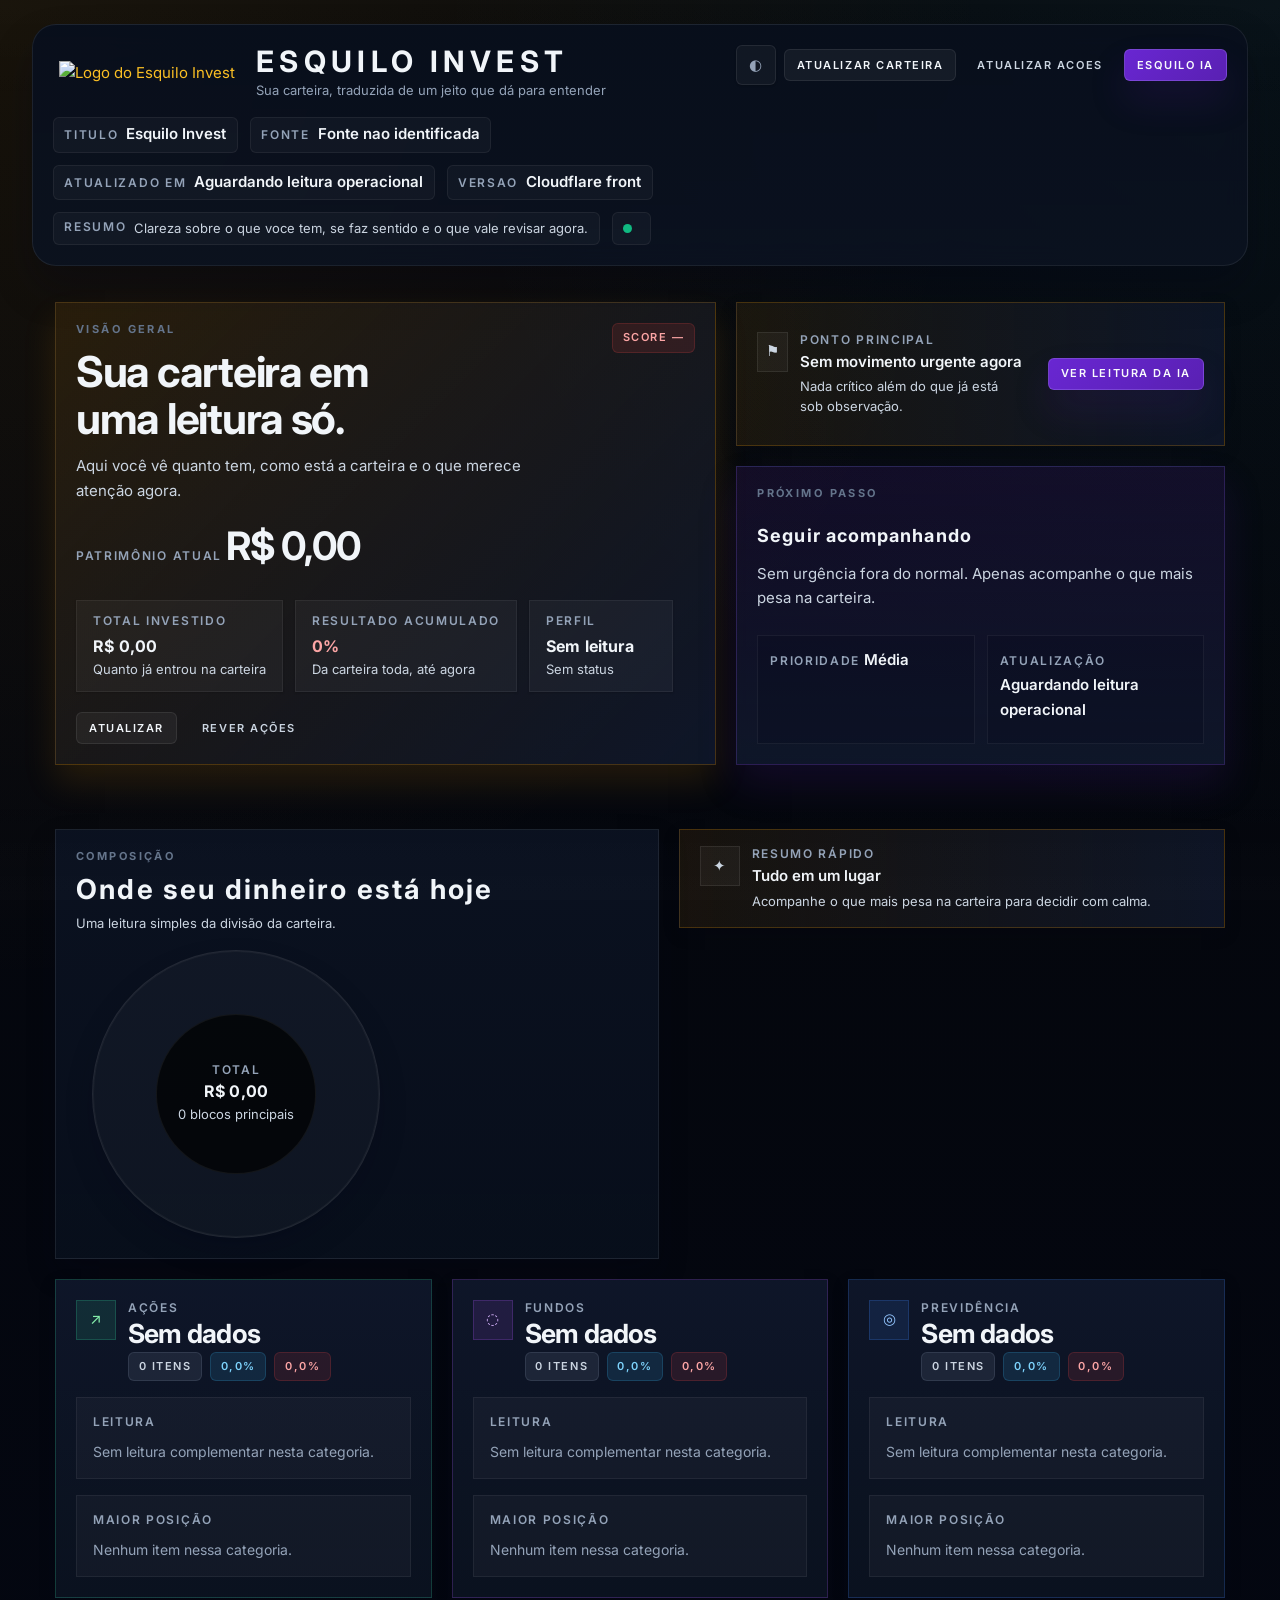
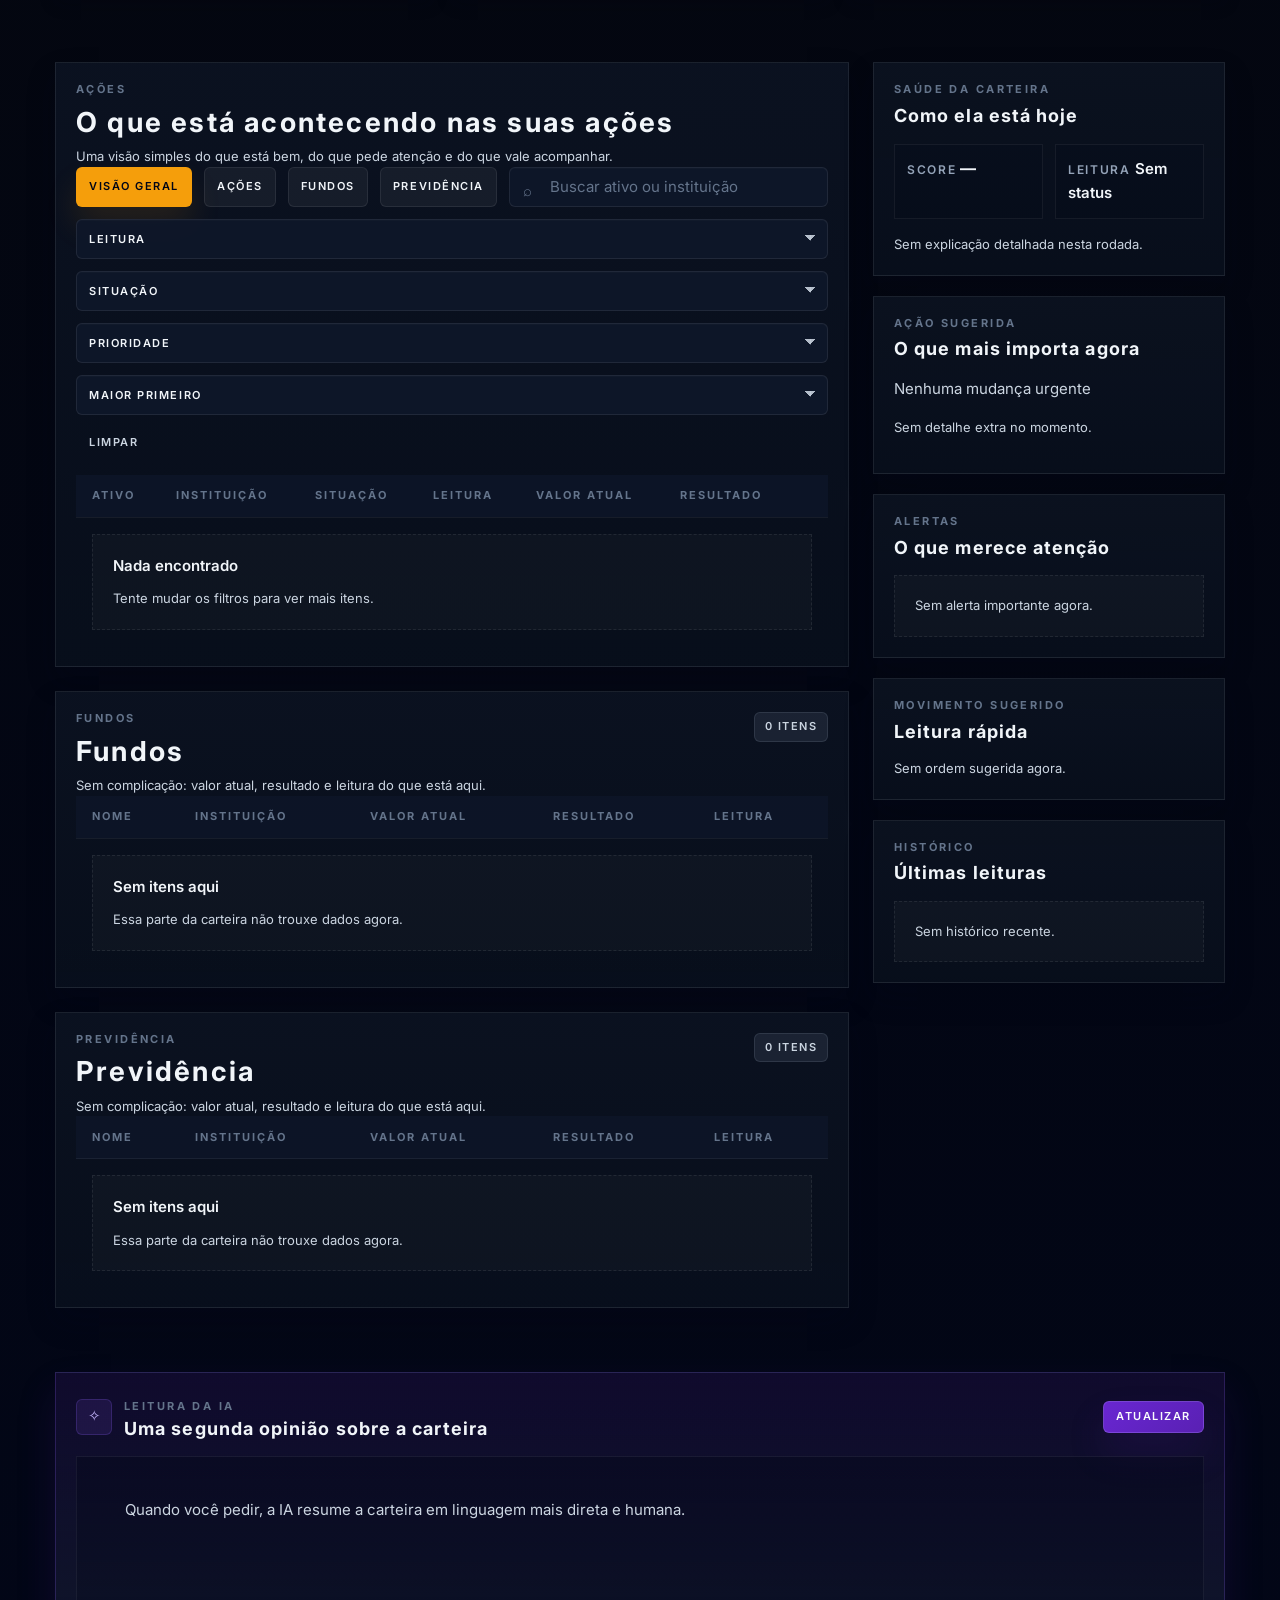
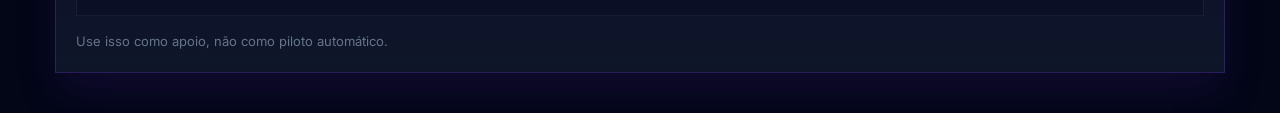
==== commit 931abe44: "bugfix" ====
--- a/frontend/cloudflare/dashboard.html
+++ b/frontend/cloudflare/dashboard.html
@@ -15,7 +15,7 @@
       - o token e opcional e so deve ser usado se MOBILE_APP_API_TOKEN estiver ativo no backend
     -->
     <meta name="esquilo-api-base-url" content="https://script.google.com/macros/s/SEU_DEPLOY/exec" />
-    <meta name="esquilo-api-token" content="" />
+	<meta name="esquilo-api-token" content="esquilo-invest-mobile-debug-2026" />
     <meta name="esquilo-api-timeout-ms" content="20000" />
     <meta name="esquilo-use-legacy-appsscript" content="false" />
 
@@ -281,12 +281,17 @@
           <div class="dashboard-topbar__surface">
             <div class="dashboard-topbar__row">
               <div>
-                <a class="dashboard-brand" href="./index.html" aria-label="Voltar para a entrada do Esquilo Invest">
-                  <img class="dashboard-brand__mark" src="./assets/logos/esquilo-logo.png" alt="Logo do Esquilo Invest" loading="eager" decoding="async" onerror="this.style.display='none'; this.nextElementSibling.style.display='inline-flex';" />
-                  <span class="dashboard-brand__mark dashboard-brand__mark--fallback" aria-hidden="true" style="display:none;">EI</span>
+                <a class="dashboard-brand" href="./index.html" aria-label="Voltar para o início do Esquilo Invest">
+                  <img
+                    class="dashboard-brand__mark"
+                    src="https://raw.githubusercontent.com/serealdemanga/esquilo-invest/refs/heads/main/icons/esquilo.png"
+                    alt="Logo do Esquilo Invest"
+                    loading="eager"
+                    decoding="async"
+                  />
                   <span class="dashboard-brand__copy">
                     <span class="type-brand">Esquilo Invest</span>
-                    <span class="type-body-sm u-text-tertiary">Dashboard operacional externo</span>
+                    <span class="type-body-sm u-text-tertiary">Sua carteira, traduzida de um jeito que dá para entender</span>
                   </span>
                 </a>
 
@@ -297,15 +302,15 @@
                   </div>
                   <div class="dashboard-meta__item">
                     <span class="type-label">Fonte</span>
-                    <strong class="type-body-strong" data-role="data-source">Aguardando backend</strong>
+                    <strong class="type-body-strong" data-role="data-source">Carregando dados</strong>
                   </div>
                   <div class="dashboard-meta__item">
                     <span class="type-label">Atualizado em</span>
-                    <strong class="type-body-strong" data-role="updated-at">Aguardando leitura operacional</strong>
+                    <strong class="type-body-strong" data-role="updated-at">Atualizando agora</strong>
                   </div>
                   <div class="dashboard-meta__item">
                     <span class="type-label">Versao</span>
-                    <strong class="type-body-strong" data-role="app-version">Cloudflare front</strong>
+                    <strong class="type-body-strong" data-role="app-version"></strong>
                   </div>
                 </div>
               </div>
@@ -323,12 +328,12 @@
             <div class="dashboard-meta" style="padding-top: var(--space-3);">
               <div class="dashboard-meta__item" style="max-width: 44rem; align-items: flex-start;">
                 <span class="type-label">Resumo</span>
-                <span class="type-body-sm" data-role="page-subtitle">Clareza sobre o que voce tem, se faz sentido e o que vale revisar agora.</span>
+                <span class="type-body-sm" data-role="page-subtitle">Veja quanto você tem, como está sua carteira e o que merece atenção agora.</span>
               </div>
               <div class="dashboard-meta__item">
                 <span class="dashboard-runtime">
                   <span class="dashboard-runtime__dot" aria-hidden="true"></span>
-                  <span class="type-body-sm">Front estatico pronto para Cloudflare Pages</span>
+                  <span class="type-body-sm"></span>
                 </span>
               </div>
             </div>
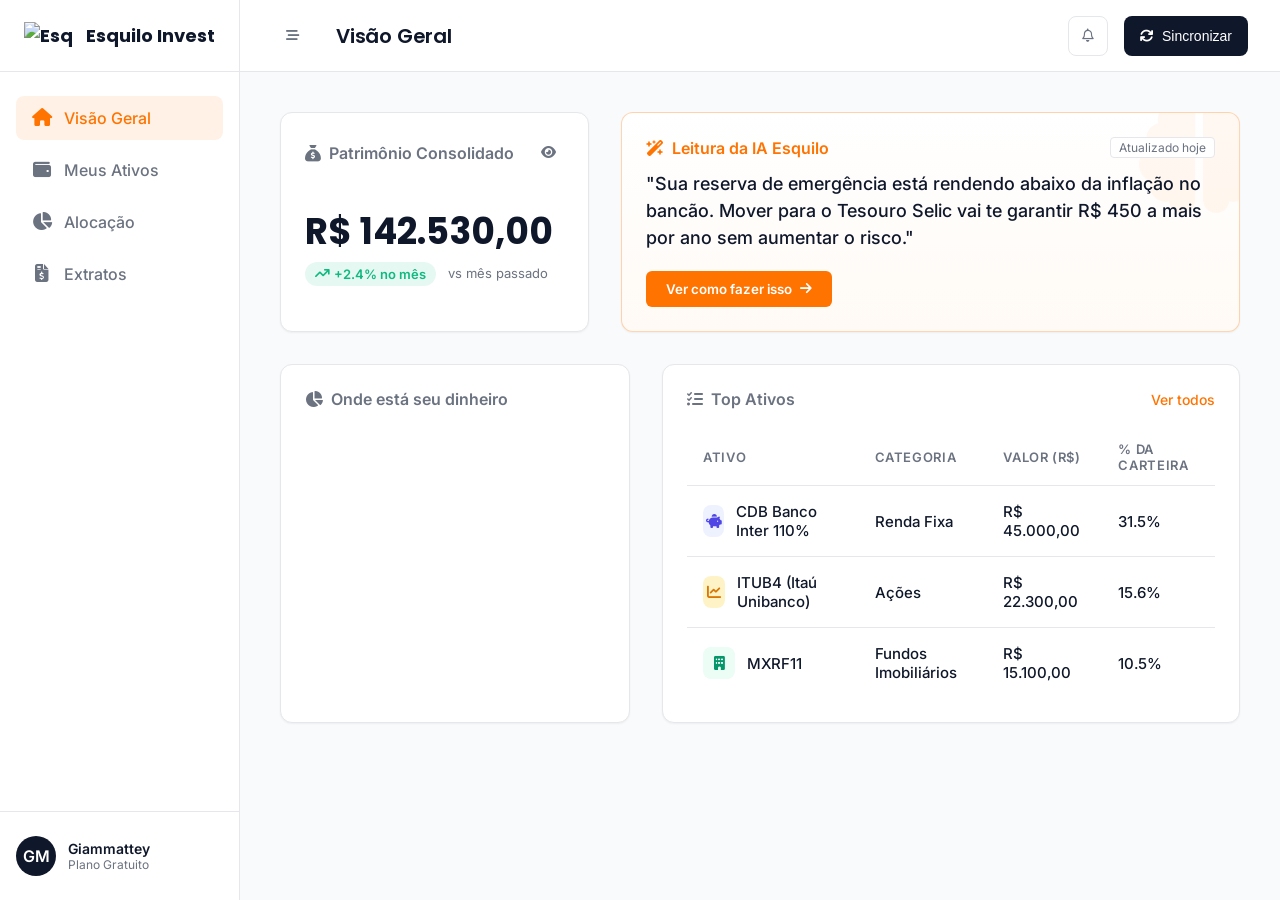
==== commit 2d733fe7: "Update dashboard.html" ====
--- a/frontend/cloudflare/dashboard.html
+++ b/frontend/cloudflare/dashboard.html
@@ -1,394 +1,469 @@
 <!DOCTYPE html>
 <html lang="pt-BR">
-  <head>
-    <meta charset="utf-8" />
-    <meta name="viewport" content="width=device-width, initial-scale=1" />
-    <meta name="theme-color" content="#05070a" />
-    <meta
-      name="description"
-      content="Dashboard externo do Esquilo Invest, preparado para Cloudflare Pages e integrado ao backend atual via HTTP."
-    />
-
-    <!--
-      Configuracao do backend
-      - substitua o content abaixo pela URL real do /exec publicado no Apps Script
-      - o token e opcional e so deve ser usado se MOBILE_APP_API_TOKEN estiver ativo no backend
-    -->
-    <meta name="esquilo-api-base-url" content="https://script.google.com/macros/s/SEU_DEPLOY/exec" />
-	<meta name="esquilo-api-token" content="esquilo-invest-mobile-debug-2026" />
-    <meta name="esquilo-api-timeout-ms" content="20000" />
-    <meta name="esquilo-use-legacy-appsscript" content="false" />
-
-    <title>Esquilo Invest | Dashboard</title>
-
-    <link rel="preconnect" href="https://fonts.googleapis.com" />
-    <link rel="preconnect" href="https://fonts.gstatic.com" crossorigin />
-    <link
-      href="https://fonts.googleapis.com/css2?family=Inter:wght@400;500;600;700&family=Orbitron:wght@600;700;800&display=swap"
-      rel="stylesheet"
-    />
-
-    <link rel="stylesheet" href="./styles/tokens.css" />
-    <link rel="stylesheet" href="./styles/base.css" />
-    <link rel="stylesheet" href="./styles/layout.css" />
-    <link rel="stylesheet" href="./styles/components.css" />
+<head>
+    <meta charset="UTF-8">
+    <meta name="viewport" content="width=device-width, initial-scale=1.0">
+    <title>Dashboard | Esquilo Invest</title>
+    
+    <link rel="preconnect" href="https://fonts.googleapis.com">
+    <link rel="preconnect" href="https://fonts.gstatic.com" crossorigin>
+    <link href="https://fonts.googleapis.com/css2?family=Inter:wght@400;500;600&family=Poppins:wght@500;600;700&display=swap" rel="stylesheet">
+    <link rel="stylesheet" href="https://cdnjs.cloudflare.com/ajax/libs/font-awesome/6.5.1/css/all.min.css">
+    
+    <!-- Script do Chart.js apenas para visualização no protótipo -->
+    <script src="https://cdn.jsdelivr.net/npm/chart.js"></script>
+
+    <!-- No seu repo oficial, você usaria: -->
+    <!-- <link rel="stylesheet" href="./styles/tokens.css"> -->
+    <!-- <link rel="stylesheet" href="./styles/base.css"> -->
+    <!-- <link rel="stylesheet" href="./styles/dashboard.css"> -->
 
     <style>
-      .dashboard-page {
-        position: relative;
-        min-height: 100vh;
-      }
-
-      .dashboard-page__shell {
-        width: min(100% - (var(--container-padding-inline) * 2), var(--container-width));
-        margin-inline: auto;
-        padding-block: var(--space-6) var(--space-10);
-        display: grid;
-        gap: var(--space-5);
-      }
-
-      .dashboard-topbar {
-        position: relative;
-        z-index: var(--z-sticky);
-        display: grid;
-        gap: var(--space-4);
-      }
-
-      .dashboard-topbar__surface {
-        padding: var(--space-5);
-        border: 1px solid var(--border-default);
-        border-radius: var(--radius-2xl);
-        background: linear-gradient(180deg, rgba(8, 15, 28, 0.96), rgba(11, 18, 32, 0.92));
-        box-shadow: var(--shadow-lg);
-        backdrop-filter: blur(var(--blur-md));
-        -webkit-backdrop-filter: blur(var(--blur-md));
-      }
-
-      .dashboard-topbar__row {
-        display: grid;
-        grid-template-columns: minmax(0, 1fr) auto;
-        gap: var(--space-5);
-        align-items: start;
-      }
-
-      .dashboard-brand {
-        display: inline-flex;
-        align-items: center;
-        gap: var(--space-4);
-        min-width: 0;
-      }
-
-      .dashboard-brand__mark {
-        object-fit: contain;
-        padding: 0.35rem;
-      }
-
-      .dashboard-brand__mark--fallback {
-        display: inline-flex;
-        align-items: center;
-        justify-content: center;
-        width: 3.5rem;
-        height: 3.5rem;
-        border-radius: var(--radius-xl);
-        border: 1px solid var(--border-brand);
-        background: linear-gradient(145deg, rgba(245, 158, 11, 0.18), rgba(15, 23, 42, 0.9));
-        box-shadow: var(--shadow-brand);
-        color: var(--brand-primary-soft);
-        font-family: var(--font-family-display);
-        font-size: 1.2rem;
-        font-weight: var(--font-weight-bold);
-        letter-spacing: 0.14em;
-        text-transform: uppercase;
-        flex-shrink: 0;
-      }
-
-      .dashboard-brand__copy {
-        display: grid;
-        gap: var(--space-1);
-        min-width: 0;
-      }
-
-      .dashboard-toolbar {
-        display: inline-flex;
-        flex-wrap: wrap;
-        align-items: center;
-        justify-content: flex-end;
-        gap: var(--space-2);
-      }
-
-      .dashboard-meta {
-        display: flex;
-        flex-wrap: wrap;
-        gap: var(--space-3);
-        padding-top: var(--space-4);
-      }
-
-      .dashboard-meta__item {
-        display: inline-flex;
-        align-items: center;
-        gap: var(--space-2);
-        min-height: 1.9rem;
-        padding: 0.35rem 0.65rem;
-        border: 1px solid var(--border-subtle);
-        border-radius: var(--radius-sm);
-        background: rgba(255, 255, 255, 0.03);
-      }
-
-      .dashboard-status-stack {
-        display: grid;
-        gap: var(--space-3);
-      }
-
-      .dashboard-banner {
-        display: none;
-        padding: var(--space-4) var(--space-5);
-        border-radius: var(--radius-xl);
-        border: 1px solid transparent;
-        box-shadow: var(--shadow-sm);
-      }
-
-      .dashboard-banner.is-visible {
-        display: grid;
-        gap: var(--space-2);
-      }
-
-      .dashboard-banner--warning {
-        border-color: rgba(245, 158, 11, 0.22);
-        background: rgba(245, 158, 11, 0.08);
-      }
-
-      .dashboard-banner--danger {
-        border-color: rgba(239, 68, 68, 0.22);
-        background: rgba(239, 68, 68, 0.08);
-      }
-
-      .dashboard-runtime {
-        display: inline-flex;
-        align-items: center;
-        gap: var(--space-2);
-      }
-
-      .dashboard-runtime__dot {
-        width: 0.55rem;
-        height: 0.55rem;
-        border-radius: var(--radius-pill);
-        background: var(--feedback-success);
-      }
-
-      .dashboard-modal {
-        border-radius: var(--radius-2xl);
-        border: 1px solid var(--border-default);
-        background: linear-gradient(180deg, rgba(8, 15, 28, 0.98), rgba(11, 18, 32, 0.96));
-        box-shadow: var(--shadow-xl);
-      }
-
-      .dashboard-toast {
-        position: fixed;
-        right: var(--space-5);
-        bottom: var(--space-5);
-        z-index: var(--z-toast);
-        width: min(100% - 2rem, 24rem);
-        padding: var(--space-4);
-        border-radius: var(--radius-xl);
-        border: 1px solid var(--border-default);
-        background: linear-gradient(180deg, rgba(8, 15, 28, 0.96), rgba(11, 18, 32, 0.94));
-        box-shadow: var(--shadow-xl);
-      }
-
-      .dashboard-toast[data-tone="success"] {
-        border-color: rgba(16, 185, 129, 0.22);
-      }
-
-      .dashboard-toast[data-tone="warning"] {
-        border-color: rgba(245, 158, 11, 0.22);
-      }
-
-      .dashboard-toast[data-tone="danger"] {
-        border-color: rgba(239, 68, 68, 0.22);
-      }
-
-      .dashboard-toast[data-tone="info"] {
-        border-color: rgba(56, 189, 248, 0.22);
-      }
-
-      .dashboard-toast__row {
-        display: flex;
-        align-items: flex-start;
-        justify-content: space-between;
-        gap: var(--space-3);
-      }
-
-      .dashboard-toast__body {
-        display: grid;
-        gap: var(--space-1);
-        min-width: 0;
-      }
-
-      .dashboard-root {
-        min-height: 20rem;
-      }
-
-      @media (max-width: 1023px) {
-        .dashboard-page__shell {
-          padding-block: var(--space-4) var(--space-8);
-        }
-
-        .dashboard-topbar__surface {
-          padding: var(--space-4);
-        }
-
-        .dashboard-topbar__row {
-          grid-template-columns: minmax(0, 1fr);
-        }
-
-        .dashboard-toolbar {
-          justify-content: flex-start;
-        }
-      }
-
-      @media (max-width: 767px) {
-        .dashboard-brand {
-          align-items: flex-start;
-        }
-
-        .dashboard-brand__mark {
-          width: 3rem;
-          height: 3rem;
-        }
-
-        .dashboard-meta {
-          gap: var(--space-2);
-        }
-
-        .dashboard-meta__item {
-          width: 100%;
-          justify-content: space-between;
-        }
-
-        .dashboard-toast {
-          right: 1rem;
-          left: 1rem;
-          bottom: 1rem;
-          width: auto;
-        }
-      }
+        /* =========================================================
+           ⬇️ COPIAR ISSO PARA: frontend/cloudflare/styles/dashboard.css ⬇️
+           ========================================================= */
+           
+        :root {
+            --bg-app: #F9FAFB;
+            --bg-surface: #FFFFFF;
+            --brand-orange: #FF7300;
+            --brand-orange-hover: #E66800;
+            --brand-dark: #0F172A;
+            --text-main: #111827;
+            --text-muted: #6B7280;
+            --border-light: #E5E7EB;
+            --success: #10B981;
+            --danger: #EF4444;
+            --sidebar-width: 240px; /* Reduzido o tamanho padrão */
+            --sidebar-collapsed-width: 84px; /* Novo token pro menu recolhido */
+            --shadow-sm: 0 1px 2px 0 rgba(0, 0, 0, 0.05);
+            --shadow-md: 0 4px 6px -1px rgba(0, 0, 0, 0.1);
+        }
+
+        * { box-sizing: border-box; margin: 0; padding: 0; }
+
+        body {
+            background-color: var(--bg-app); 
+            color: var(--text-main);
+            /* Fonte primária com fallbacks nativos para não ficar estranha */
+            font-family: 'Inter', -apple-system, BlinkMacSystemFont, "Segoe UI", Roboto, Helvetica, Arial, sans-serif; 
+            -webkit-font-smoothing: antialiased;
+            -moz-osx-font-smoothing: grayscale;
+            display: flex; min-height: 100vh; overflow-x: hidden;
+        }
+
+        /* Fonte secundária para títulos */
+        h1, h2, h3, h4, h5, h6 { 
+            font-family: 'Poppins', 'Inter', -apple-system, sans-serif; 
+            color: var(--brand-dark); 
+            letter-spacing: -0.01em;
+        }
+        
+        a { text-decoration: none; color: inherit; }
+
+        /* ==================== SIDEBAR ==================== */
+        .sidebar {
+            width: var(--sidebar-width); background: var(--bg-surface);
+            border-right: 1px solid var(--border-light);
+            display: flex; flex-direction: column; position: fixed; height: 100vh; z-index: 50;
+            transition: width 0.3s cubic-bezier(0.4, 0, 0.2, 1); overflow-x: hidden;
+        }
+
+        /* Classes do Menu Retrátil */
+        .sidebar.collapsed { width: var(--sidebar-collapsed-width); }
+        .sidebar.collapsed .sidebar-header { justify-content: center; padding: 0; }
+        .sidebar.collapsed .logo-text,
+        .sidebar.collapsed .nav-text,
+        .sidebar.collapsed .user-info { display: none; opacity: 0; }
+        .sidebar.collapsed .nav-item { justify-content: center; padding: 12px 0; }
+        .sidebar.collapsed .user-profile { justify-content: center; }
+
+        .sidebar-header {
+            height: 72px; display: flex; align-items: center; padding: 0 24px;
+            border-bottom: 1px solid var(--border-light);
+            font-family: 'Poppins', sans-serif; font-weight: 700; font-size: 18px; gap: 12px;
+            color: var(--brand-dark); white-space: nowrap;
+        }
+        .sidebar-header img { height: 28px; min-width: 28px; }
+
+        .nav-links { flex: 1; padding: 24px 16px; display: flex; flex-direction: column; gap: 8px; }
+        .nav-item {
+            display: flex; align-items: center; gap: 12px; padding: 12px 16px;
+            border-radius: 8px; font-weight: 500; color: var(--text-muted); transition: all 0.2s;
+            white-space: nowrap; overflow: hidden;
+        }
+
+        .sidebar-header {
+            height: 72px; display: flex; align-items: center; padding: 0 24px;
+            border-bottom: 1px solid var(--border-light);
+            font-family: 'Poppins', sans-serif; font-weight: 700; font-size: 18px; gap: 12px;
+            color: var(--brand-dark);
+        }
+        .sidebar-header img { height: 28px; }
+
+        .nav-links { flex: 1; padding: 24px 16px; display: flex; flex-direction: column; gap: 8px; }
+        .nav-item {
+            display: flex; align-items: center; gap: 12px; padding: 12px 16px;
+            border-radius: 8px; font-weight: 500; color: var(--text-muted); transition: all 0.2s;
+        }
+        .nav-item:hover { background: var(--bg-app); color: var(--brand-dark); }
+        .nav-item.active { background: rgba(255, 115, 0, 0.1); color: var(--brand-orange); }
+        .nav-item i { font-size: 18px; width: 20px; text-align: center; }
+
+        .sidebar-footer { padding: 24px 16px; border-top: 1px solid var(--border-light); }
+        .user-profile { display: flex; align-items: center; gap: 12px; }
+        .avatar { width: 40px; height: 40px; border-radius: 50%; background: var(--brand-dark); color: #FFF; display: flex; align-items: center; justify-content: center; font-weight: 600; }
+        .user-info { display: flex; flex-direction: column; }
+        .user-name { font-weight: 600; font-size: 14px; color: var(--brand-dark); }
+        .user-plan { font-size: 12px; color: var(--text-muted); }
+
+        /* ==================== MAIN CONTENT ==================== */
+        .main-wrapper { 
+            flex: 1; margin-left: var(--sidebar-width); display: flex; flex-direction: column; 
+            transition: margin-left 0.3s cubic-bezier(0.4, 0, 0.2, 1);
+        }
+        body.sidebar-collapsed .main-wrapper { margin-left: var(--sidebar-collapsed-width); }
+        
+        /* TOPBAR */
+        .topbar {
+            height: 72px; background: var(--bg-surface); border-bottom: 1px solid var(--border-light);
+            display: flex; align-items: center; justify-content: space-between; padding: 0 32px;
+            position: sticky; top: 0; z-index: 40;
+        }
+        .page-title { font-size: 20px; font-weight: 600; }
+        .topbar-actions { display: flex; gap: 16px; align-items: center; }
+        
+        /* BOTÕES & ESTADOS (Fallback) */
+        .btn-icon { background: none; border: 1px solid var(--border-light); width: 40px; height: 40px; border-radius: 8px; color: var(--text-muted); cursor: pointer; transition: all 0.2s; display: flex; align-items: center; justify-content: center; }
+        .btn-icon:hover:not(:disabled) { border-color: var(--text-main); color: var(--text-main); }
+        
+        .btn-sync { background: var(--brand-dark); color: #FFF; border: none; padding: 0 16px; height: 40px; border-radius: 8px; font-weight: 500; font-size: 14px; cursor: pointer; display: flex; align-items: center; gap: 8px; transition: all 0.2s; }
+        .btn-sync:hover:not(:disabled) { opacity: 0.9; box-shadow: var(--shadow-sm); }
+        
+        /* Fallbacks de botões (Disabled & Loading) */
+        button:disabled { opacity: 0.6; cursor: not-allowed !important; }
+        .btn-loading { pointer-events: none; position: relative; color: transparent !important; }
+        .btn-loading::after {
+            content: ""; position: absolute; width: 16px; height: 16px;
+            top: 0; left: 0; right: 0; bottom: 0; margin: auto;
+            border: 2px solid transparent; border-top-color: #ffffff;
+            border-radius: 50%; animation: button-spin 1s ease infinite;
+        }
+        @keyframes button-spin { from { transform: rotate(0turn); } to { transform: rotate(1turn); } }
+
+        /* CONTENT GRID */
+        .content { padding: 40px; max-width: 1400px; margin: 0 auto; width: 100%; display: flex; flex-direction: column; gap: 32px; }
+        
+        .dashboard-grid-top { display: grid; grid-template-columns: 1fr 2fr; gap: 32px; align-items: stretch; }
+        
+        /* CARDS (Ajustados para alinhar altura) */
+        .card { 
+            background: var(--bg-surface); 
+            border: 1px solid var(--border-light); 
+            border-radius: 12px; 
+            padding: 24px; 
+            box-shadow: var(--shadow-sm); 
+            display: flex; 
+            flex-direction: column;
+            height: 100%; /* Faz o card esticar e alinhar com os outros do grid */
+        }
+        .card-header { display: flex; justify-content: space-between; align-items: center; margin-bottom: 20px; }
+        .card-title { font-size: 16px; font-weight: 600; color: var(--text-muted); display: flex; align-items: center; gap: 8px; }
+        .card-body { flex: 1; display: flex; flex-direction: column; justify-content: center; }
+        
+        /* Balance Card */
+        .balance-amount { font-size: 36px; font-weight: 700; color: var(--brand-dark); font-family: 'Poppins', sans-serif; line-height: 1.2; margin-bottom: 8px; }
+        .balance-badge { display: inline-flex; align-items: center; gap: 4px; padding: 4px 10px; border-radius: 50px; font-size: 13px; font-weight: 600; }
+        .badge-up { background: rgba(16, 185, 129, 0.1); color: var(--success); }
+        .badge-down { background: rgba(239, 68, 68, 0.1); color: var(--danger); }
+        .badge-loading { background: var(--border-light); color: var(--text-muted); } /* Status de fallback */
+        
+        /* AI Translator Card (O Diferencial) */
+        .ai-card { border: 1px solid rgba(255, 115, 0, 0.3); background: linear-gradient(180deg, #FFFFFF 0%, #FFFaf5 100%); position: relative; overflow: hidden; }
+        .ai-icon-bg { position: absolute; right: -20px; top: -20px; font-size: 120px; color: rgba(255, 115, 0, 0.05); }
+        .ai-message { font-size: 18px; font-weight: 500; color: var(--brand-dark); line-height: 1.5; margin-bottom: 20px; flex: 1; }
+        .ai-action-btn { background: var(--brand-orange); color: #FFF; border: none; padding: 10px 20px; border-radius: 6px; font-weight: 600; font-family: 'Inter', sans-serif; cursor: pointer; transition: background 0.2s; display: inline-flex; align-items: center; justify-content: center; gap: 8px; align-self: flex-start; }
+        .ai-action-btn:hover:not(:disabled) { background: var(--brand-orange-hover); }
+
+        /* Bottom Grid */
+        .dashboard-grid-bottom { display: grid; grid-template-columns: 1fr 2fr; gap: 32px; align-items: stretch; }
+        
+        /* Gráfico Alocação */
+        .chart-container { position: relative; height: 250px; width: 100%; display: flex; justify-content: center; align-items: center; flex: 1; }
+        
+        /* Tabela de Ativos */
+        .table-responsive { overflow-x: auto; flex: 1; }
+        .assets-table { width: 100%; border-collapse: collapse; text-align: left; }
+        .assets-table th { padding: 12px 16px; border-bottom: 1px solid var(--border-light); font-weight: 600; color: var(--text-muted); font-size: 13px; text-transform: uppercase; letter-spacing: 0.05em; }
+        .assets-table td { padding: 16px; border-bottom: 1px solid var(--border-light); font-size: 15px; color: var(--brand-dark); font-weight: 500; }
+        .assets-table tr:last-child td { border-bottom: none; }
+        .asset-icon { width: 32px; height: 32px; border-radius: 8px; display: inline-flex; justify-content: center; align-items: center; margin-right: 12px; font-size: 14px; }
+        .icon-rf { background: #EEF2FF; color: #4F46E5; }
+        .icon-rv { background: #FEF3C7; color: #D97706; }
+        .icon-fii { background: #ECFDF5; color: #059669; }
+
+        /* RESPONSIVO */
+        .mobile-menu-btn { display: none; background: none; border: none; font-size: 24px; color: var(--brand-dark); cursor: pointer; }
+        @media (max-width: 1024px) {
+            .dashboard-grid-top, .dashboard-grid-bottom { grid-template-columns: 1fr; }
+        }
+        @media (max-width: 768px) {
+            .sidebar { transform: translateX(-100%); transition: transform 0.3s; }
+            .sidebar.open { transform: translateX(0); box-shadow: var(--shadow-md); }
+            .main-wrapper { margin-left: 0; }
+            .mobile-menu-btn { display: block; }
+            .topbar { padding: 0 20px; }
+            .content { padding: 20px; }
+        }
+        /* ==================== FIM DO CSS ==================== */
     </style>
-  </head>
-  <body>
-    <div class="app-root dashboard-page">
-      <div class="dashboard-page__shell">
-        <header class="dashboard-topbar" aria-label="Cabecalho do dashboard externo">
-          <div class="dashboard-topbar__surface">
-            <div class="dashboard-topbar__row">
-              <div>
-                <a class="dashboard-brand" href="./index.html" aria-label="Voltar para o início do Esquilo Invest">
-                  <img
-                    class="dashboard-brand__mark"
-                    src="https://raw.githubusercontent.com/serealdemanga/esquilo-invest/refs/heads/main/icons/esquilo.png"
-                    alt="Logo do Esquilo Invest"
-                    loading="eager"
-                    decoding="async"
-                  />
-                  <span class="dashboard-brand__copy">
-                    <span class="type-brand">Esquilo Invest</span>
-                    <span class="type-body-sm u-text-tertiary">Sua carteira, traduzida de um jeito que dá para entender</span>
-                  </span>
-                </a>
-
-                <div class="dashboard-meta">
-                  <div class="dashboard-meta__item">
-                    <span class="type-label">Titulo</span>
-                    <strong class="type-body-strong" data-role="page-title">Esquilo Invest</strong>
-                  </div>
-                  <div class="dashboard-meta__item">
-                    <span class="type-label">Fonte</span>
-                    <strong class="type-body-strong" data-role="data-source">Carregando dados</strong>
-                  </div>
-                  <div class="dashboard-meta__item">
-                    <span class="type-label">Atualizado em</span>
-                    <strong class="type-body-strong" data-role="updated-at">Atualizando agora</strong>
-                  </div>
-                  <div class="dashboard-meta__item">
-                    <span class="type-label">Versao</span>
-                    <strong class="type-body-strong" data-role="app-version"></strong>
-                  </div>
+</head>
+<body>
+
+    <!-- SIDEBAR -->
+    <aside class="sidebar" id="sidebar">
+        <div class="sidebar-header">
+            <img src="https://github.com/serealdemanga/esquilo-invest/blob/main/icons/esquilo.png?raw=true" alt="Esquilo Invest">
+            <span class="logo-text">Esquilo Invest</span>
+        </div>
+        <nav class="nav-links">
+            <a href="#" class="nav-item active"><i class="fa-solid fa-house"></i> <span class="nav-text">Visão Geral</span></a>
+            <a href="#" class="nav-item"><i class="fa-solid fa-wallet"></i> <span class="nav-text">Meus Ativos</span></a>
+            <a href="#" class="nav-item"><i class="fa-solid fa-chart-pie"></i> <span class="nav-text">Alocação</span></a>
+            <a href="#" class="nav-item"><i class="fa-solid fa-file-invoice-dollar"></i> <span class="nav-text">Extratos</span></a>
+        </nav>
+        <div class="sidebar-footer">
+            <div class="user-profile">
+                <!-- ID AQUI PARA INJETAR AS INICIAIS DO USUÁRIO VIA JS -->
+                <div class="avatar" id="userInitials" title="Giammattey">GM</div>
+                <div class="user-info">
+                    <!-- ID AQUI PARA INJETAR NOME VIA JS -->
+                    <span class="user-name" id="userName">Giammattey</span>
+                    <span class="user-plan">Plano Gratuito</span>
                 </div>
-              </div>
-
-              <div class="dashboard-toolbar" aria-label="Acoes globais do dashboard">
-                <button class="button-icon" type="button" data-action="toggle-ghost-mode" aria-label="Ativar ou desativar ghost mode" aria-pressed="false">
-                  <span aria-hidden="true">◐</span>
+            </div>
+        </div>
+    </aside>
+
+    <!-- MAIN CONTENT -->
+    <main class="main-wrapper">
+        
+        <!-- TOPBAR -->
+        <header class="topbar">
+            <div style="display: flex; align-items: center; gap: 16px;">
+                <button class="btn-icon" id="btnToggleSidebar" style="border: none; margin-right: 8px;">
+                    <i class="fa-solid fa-bars-staggered"></i>
                 </button>
-                <button class="button button--secondary button--sm" type="button" data-action="refresh-dashboard">Atualizar carteira</button>
-                <button class="button button--ghost button--sm" type="button" data-action="refresh-actions">Atualizar acoes</button>
-                <button class="button button--ia button--sm" type="button" data-action="refresh-ai">Esquilo IA</button>
-              </div>
+                <button class="mobile-menu-btn" onclick="document.getElementById('sidebar').classList.toggle('open')">
+                    <i class="fa-solid fa-bars"></i>
+                </button>
+                <h2 class="page-title">Visão Geral</h2>
             </div>
-
-            <div class="dashboard-meta" style="padding-top: var(--space-3);">
-              <div class="dashboard-meta__item" style="max-width: 44rem; align-items: flex-start;">
-                <span class="type-label">Resumo</span>
-                <span class="type-body-sm" data-role="page-subtitle">Veja quanto você tem, como está sua carteira e o que merece atenção agora.</span>
-              </div>
-              <div class="dashboard-meta__item">
-                <span class="dashboard-runtime">
-                  <span class="dashboard-runtime__dot" aria-hidden="true"></span>
-                  <span class="type-body-sm"></span>
-                </span>
-              </div>
+            <div class="topbar-actions">
+                <button class="btn-icon" id="btnNotifications"><i class="fa-regular fa-bell"></i></button>
+                <button class="btn-sync" id="btnSyncData">
+                    <i class="fa-solid fa-arrows-rotate"></i> Sincronizar
+                </button>
             </div>
-          </div>
-
-          <div class="dashboard-status-stack" aria-live="polite">
-            <section class="dashboard-banner dashboard-banner--warning" data-role="global-warning" hidden></section>
-            <section class="dashboard-banner dashboard-banner--danger" data-role="global-error" hidden></section>
-          </div>
         </header>
 
-        <main class="dashboard-root" data-app-root></main>
-      </div>
-
-      <div class="overlay" data-role="modal-overlay" aria-hidden="true">
-        <div class="modal dashboard-modal" role="dialog" aria-modal="true" aria-labelledby="dashboard-modal-title">
-          <div class="modal__shell">
-            <header class="modal__header">
-              <div class="panel__header">
-                <div class="panel__header-main">
-                  <span class="type-kicker">Detalhe</span>
-                  <h2 class="type-heading-3" id="dashboard-modal-title" data-role="modal-title"></h2>
+        <!-- DASHBOARD CONTENT -->
+        <div class="content">
+            
+            <div class="dashboard-grid-top">
+                <!-- CARD SALDO TOTAL -->
+                <div class="card">
+                    <div class="card-header">
+                        <span class="card-title"><i class="fa-solid fa-sack-dollar"></i> Patrimônio Consolidado</span>
+                        <button class="btn-icon" id="btnToggleVision" style="width: 32px; height: 32px; border: none;"><i class="fa-solid fa-eye"></i></button>
+                    </div>
+                    <div class="card-body">
+                        <!-- ID AQUI PARA INJETAR O VALOR DO BANCO (D1/AppScript) -->
+                        <div class="balance-amount" id="patrimonioTotal">R$ 142.530,00</div>
+                        <div>
+                            <!-- ID AQUI PARA INJETAR A PORCENTAGEM DE RENDIMENTO -->
+                            <!-- Exemplo de fallback: se não carregar os dados, pode usar class="balance-badge badge-loading" -->
+                            <span class="balance-badge badge-up" id="rendimentoMes"><i class="fa-solid fa-arrow-trend-up"></i> +2.4% no mês</span>
+                            <span style="font-size: 13px; color: var(--text-muted); margin-left: 8px;">vs mês passado</span>
+                        </div>
+                    </div>
                 </div>
-                <div class="panel__header-actions">
-                  <button class="button-icon" type="button" data-action="modal-close" aria-label="Fechar modal">
-                    <span aria-hidden="true">×</span>
-                  </button>
+
+                <!-- CARD TRADUTOR IA (AÇÃO TÁTICA) -->
+                <div class="card ai-card">
+                    <i class="fa-solid fa-brain ai-icon-bg"></i>
+                    <div class="card-header" style="margin-bottom: 12px; position: relative; z-index: 2;">
+                        <span class="card-title" style="color: var(--brand-orange);"><i class="fa-solid fa-wand-magic-sparkles"></i> Leitura da IA Esquilo</span>
+                        <span style="font-size: 12px; color: var(--text-muted); background: #FFF; padding: 2px 8px; border-radius: 4px; border: 1px solid var(--border-light);">Atualizado hoje</span>
+                    </div>
+                    <div class="card-body" style="position: relative; z-index: 2;">
+                        <!-- ID AQUI PARA INJETAR O TEXTO DA IA -->
+                        <div class="ai-message" id="iaMensagem">
+                            "Sua reserva de emergência está rendendo abaixo da inflação no bancão. Mover para o Tesouro Selic vai te garantir R$ 450 a mais por ano sem aumentar o risco."
+                        </div>
+                        <!-- ID AQUI PARA O BOTÃO DA IA - O backend pode controlar se ele fica disabled ou não -->
+                        <button class="ai-action-btn" id="btnIaAction">
+                            Ver como fazer isso <i class="fa-solid fa-arrow-right"></i>
+                        </button>
+                    </div>
                 </div>
-              </div>
-            </header>
-
-            <div class="modal__body" data-role="modal-body"></div>
-
-            <footer class="modal__footer">
-              <div class="popup-card__footer">
-                <button class="button button--secondary button--sm" type="button" data-action="modal-close">Fechar</button>
-              </div>
-            </footer>
-          </div>
+            </div>
+
+            <div class="dashboard-grid-bottom">
+                <!-- CARD GRÁFICO -->
+                <div class="card">
+                    <div class="card-header">
+                        <span class="card-title"><i class="fa-solid fa-chart-pie"></i> Onde está seu dinheiro</span>
+                    </div>
+                    <div class="card-body chart-container">
+                        <!-- CANVAS PARA O CHART.JS (OU SUA LIB DE GRÁFICOS) -->
+                        <canvas id="allocationChart"></canvas>
+                    </div>
+                </div>
+
+                <!-- CARD TABELA DE ATIVOS -->
+                <div class="card">
+                    <div class="card-header">
+                        <span class="card-title"><i class="fa-solid fa-list-check"></i> Top Ativos</span>
+                        <a href="#" style="font-size: 14px; font-weight: 500; color: var(--brand-orange);">Ver todos</a>
+                    </div>
+                    <div class="card-body table-responsive">
+                        <table class="assets-table">
+                            <thead>
+                                <tr>
+                                    <th>Ativo</th>
+                                    <th>Categoria</th>
+                                    <th>Valor (R$)</th>
+                                    <th>% da Carteira</th>
+                                </tr>
+                            </thead>
+                            <!-- ID AQUI PARA O SEU JS DAR UM LOOP E INJETAR AS <TR> -->
+                            <tbody id="tabelaAtivosBody">
+                                <!-- Mock Data (Seu JS vai sobreescrever isso) -->
+                                <tr>
+                                    <td>
+                                        <div style="display: flex; align-items: center;">
+                                            <span class="asset-icon icon-rf"><i class="fa-solid fa-piggy-bank"></i></span>
+                                            CDB Banco Inter 110%
+                                        </div>
+                                    </td>
+                                    <td>Renda Fixa</td>
+                                    <td>R$ 45.000,00</td>
+                                    <td>31.5%</td>
+                                </tr>
+                                <tr>
+                                    <td>
+                                        <div style="display: flex; align-items: center;">
+                                            <span class="asset-icon icon-rv"><i class="fa-solid fa-chart-line"></i></span>
+                                            ITUB4 (Itaú Unibanco)
+                                        </div>
+                                    </td>
+                                    <td>Ações</td>
+                                    <td>R$ 22.300,00</td>
+                                    <td>15.6%</td>
+                                </tr>
+                                <tr>
+                                    <td>
+                                        <div style="display: flex; align-items: center;">
+                                            <span class="asset-icon icon-fii"><i class="fa-solid fa-building"></i></span>
+                                            MXRF11
+                                        </div>
+                                    </td>
+                                    <td>Fundos Imobiliários</td>
+                                    <td>R$ 15.100,00</td>
+                                    <td>10.5%</td>
+                                </tr>
+                            </tbody>
+                        </table>
+                    </div>
+                </div>
+            </div>
+
         </div>
-      </div>
-
-      <aside class="dashboard-toast" data-role="toast" data-tone="info" hidden aria-live="assertive">
-        <div class="dashboard-toast__row">
-          <div class="dashboard-toast__body">
-            <strong class="type-body-strong" data-role="toast-title">Esquilo</strong>
-            <span class="type-body-sm" data-role="toast-message"></span>
-          </div>
-          <button class="button-icon" type="button" data-action="toast-close" aria-label="Fechar aviso">
-            <span aria-hidden="true">×</span>
-          </button>
-        </div>
-      </aside>
-    </div>
-
-    <script type="module" src="./scripts/app.js"></script>
-  </body>
-</html>
+    </main>
+
+    <!-- =========================================================
+         ⬇️ COPIAR ISSO PARA: frontend/cloudflare/scripts/dashboard.js ⬇️
+         Aqui vai a lógica. Mantive a renderização do gráfico genérica pra você ver rodando.
+         ========================================================= -->
+    <script>
+        document.addEventListener("DOMContentLoaded", () => {
+            
+            // Lógica do Menu Lateral Retrátil
+            const btnToggleSidebar = document.getElementById('btnToggleSidebar');
+            const sidebar = document.getElementById('sidebar');
+            btnToggleSidebar?.addEventListener('click', () => {
+                sidebar.classList.toggle('collapsed');
+                document.body.classList.toggle('sidebar-collapsed');
+                // Timeout para o Chart.js se redimensionar graciosamente com a transição
+                setTimeout(() => window.dispatchEvent(new Event('resize')), 300);
+            });
+
+            // 1. Simulação do seu JS puxando dados externos
+            // Exemplo do backend controlando o estado de um botão (Fallback):
+            /* const btnIA = document.getElementById('btnIaAction');
+            btnIA.disabled = true; // Desativa se não houver dados
+            btnIA.innerText = "Nenhuma ação pendente";
+            */
+            
+            // 2. Renderização do Gráfico de Rosca (Chart.js)
+            const ctx = document.getElementById('allocationChart');
+            if(ctx) {
+                new Chart(ctx, {
+                    type: 'doughnut',
+                    data: {
+                        labels: ['Renda Fixa', 'Ações BR', 'Fundos Imob', 'Caixa'],
+                        datasets: [{
+                            data: [45, 25, 20, 10], // Aqui entram os dados da sua API
+                            backgroundColor: [
+                                '#4F46E5', // Indigo (Renda Fixa)
+                                '#D97706', // Amber (Ações)
+                                '#059669', // Emerald (FIIs)
+                                '#E5E7EB'  // Gray (Caixa)
+                            ],
+                            borderWidth: 0,
+                            hoverOffset: 4
+                        }]
+                    },
+                    options: {
+                        responsive: true,
+                        maintainAspectRatio: false,
+                        cutout: '75%', // Deixa o buraco do meio maior (estilo moderno)
+                        plugins: {
+                            legend: {
+                                position: 'right',
+                                labels: {
+                                    usePointStyle: true,
+                                    padding: 20,
+                                    font: { family: "'Inter', -apple-system, sans-serif", size: 12 }
+                                }
+                            }
+                        }
+                    }
+                });
+            }
+
+            // Animação visual no botão de sync (Exemplo de Loading state)
+            const btnSync = document.getElementById('btnSyncData');
+            btnSync?.addEventListener('click', function() {
+                // Previne duplo clique e adiciona estado disabled
+                this.disabled = true;
+                
+                const icon = this.querySelector('i');
+                icon.classList.add('fa-spin');
+                this.innerHTML = '<i class="fa-solid fa-arrows-rotate fa-spin"></i> Sincronizando...';
+                
+                // Simula requisição pro AppScript/D1
+                setTimeout(() => {
+                    this.disabled = false;
+                    this.innerHTML = '<i class="fa-solid fa-check"></i> Atualizado';
+                    
+                    setTimeout(() => {
+                        this.innerHTML = '<i class="fa-solid fa-arrows-rotate"></i> Sincronizar';
+                    }, 2000);
+                }, 2000);
+            });
+        });
+    </script>
+</body>
+</html>
--- a/frontend/cloudflare/styles/tokens.css
+++ b/frontend/cloudflare/styles/tokens.css
@@ -1,296 +1,109 @@
 :root {
-  /*
-    Esquilo Invest Design Tokens
-    Base semântica para o front externo em Cloudflare Pages.
-    Objetivo: manter identidade forte, reduzir ruído visual e preparar
-    os próximos arquivos sem depender de valores soltos.
-  */
+  color-scheme: light;
 
-  color-scheme: dark;
+  --font-family-base: 'Inter', system-ui, -apple-system, BlinkMacSystemFont, 'Segoe UI', sans-serif;
 
-  /* Brand */
-  --brand-primary: #f59e0b;
-  --brand-primary-strong: #d97706;
-  --brand-primary-soft: #fbbf24;
-  --brand-primary-ghost: rgba(245, 158, 11, 0.12);
-  --brand-primary-border: rgba(245, 158, 11, 0.22);
-  --brand-primary-glow: rgba(245, 158, 11, 0.28);
+  --color-white: #ffffff;
+  --color-black: #111217;
 
-  /* Product accents */
-  --accent-ia: #8b5cf6;
-  --accent-ia-soft: #c4b5fd;
-  --accent-ia-ghost: rgba(139, 92, 246, 0.12);
-  --accent-ia-border: rgba(139, 92, 246, 0.22);
+  --color-text-strong: #17181f;
+  --color-text-base: #45495a;
+  --color-text-soft: #8188a0;
+  --color-text-faint: #a7aec2;
+  --color-text-inverse: #ffffff;
 
-  --accent-actions: #34d399;
-  --accent-actions-soft: #86efac;
-  --accent-actions-ghost: rgba(52, 211, 153, 0.12);
-  --accent-actions-border: rgba(52, 211, 153, 0.22);
+  --color-surface-page-start: #f7eee9;
+  --color-surface-page-mid: #f4e9f8;
+  --color-surface-page-end: #ebe5ff;
 
-  --accent-funds: #a855f7;
-  --accent-funds-soft: #d8b4fe;
-  --accent-funds-ghost: rgba(168, 85, 247, 0.12);
-  --accent-funds-border: rgba(168, 85, 247, 0.22);
+  --color-surface-panel: rgba(255, 255, 255, 0.78);
+  --color-surface-panel-strong: rgba(255, 255, 255, 0.92);
+  --color-surface-card: rgba(255, 255, 255, 0.82);
+  --color-surface-card-soft: rgba(255, 255, 255, 0.62);
+  --color-surface-card-muted: rgba(248, 249, 255, 0.92);
+  --color-surface-pill: rgba(67, 136, 255, 0.12);
+  --color-surface-dark: rgba(23, 24, 31, 0.92);
 
-  --accent-pension: #3b82f6;
-  --accent-pension-soft: #93c5fd;
-  --accent-pension-ghost: rgba(59, 130, 246, 0.12);
-  --accent-pension-border: rgba(59, 130, 246, 0.22);
+  --color-line-soft: rgba(86, 98, 136, 0.12);
+  --color-line-mid: rgba(86, 98, 136, 0.2);
+  --color-line-strong: rgba(86, 98, 136, 0.28);
+  --color-line-white: rgba(255, 255, 255, 0.92);
 
-  /* Feedback */
-  --feedback-success: #10b981;
-  --feedback-success-soft: #6ee7b7;
-  --feedback-success-ghost: rgba(16, 185, 129, 0.12);
+  --color-brand-500: #4388ff;
+  --color-brand-600: #2f6ff0;
+  --color-brand-300: #8db7ff;
+  --color-brand-200: #cfe0ff;
+  --color-purple-500: #8a67f8;
+  --color-cyan-400: #66c7f4;
+  --color-green-500: #3bb979;
+  --color-yellow-500: #e5a13f;
+  --color-red-500: #e06e6e;
+  --color-pink-400: #ff8ed3;
 
-  --feedback-warning: #f59e0b;
-  --feedback-warning-soft: #fde68a;
-  --feedback-warning-ghost: rgba(245, 158, 11, 0.12);
+  --gradient-page: linear-gradient(135deg, var(--color-surface-page-start) 0%, var(--color-surface-page-mid) 45%, var(--color-surface-page-end) 100%);
+  --gradient-brand: linear-gradient(135deg, var(--color-brand-500) 0%, var(--color-brand-600) 100%);
+  --gradient-brand-soft: linear-gradient(135deg, rgba(67, 136, 255, 0.1), rgba(138, 103, 248, 0.08));
 
-  --feedback-danger: #ef4444;
-  --feedback-danger-soft: #fca5a5;
-  --feedback-danger-ghost: rgba(239, 68, 68, 0.12);
+  --shadow-scene: 0 30px 80px rgba(92, 78, 150, 0.12);
+  --shadow-panel: 0 18px 60px rgba(81, 74, 133, 0.14);
+  --shadow-card: 0 16px 40px rgba(118, 111, 176, 0.16);
+  --shadow-soft: 0 8px 22px rgba(89, 99, 151, 0.08);
+  --shadow-brand: 0 14px 28px rgba(47, 111, 240, 0.24);
 
-  --feedback-info: #38bdf8;
-  --feedback-info-soft: #7dd3fc;
-  --feedback-info-ghost: rgba(56, 189, 248, 0.12);
+  --blur-panel: blur(20px);
+  --blur-card: blur(18px);
 
-  /* Neutral palette */
-  --color-black: #05070a;
-  --color-slate-975: #05070a;
-  --color-slate-950: #020617;
-  --color-slate-925: #0b1220;
-  --color-slate-900: #0f172a;
-  --color-slate-850: #111827;
-  --color-slate-800: #1e293b;
-  --color-slate-700: #334155;
-  --color-slate-600: #475569;
-  --color-slate-500: #64748b;
-  --color-slate-400: #94a3b8;
-  --color-slate-300: #cbd5e1;
-  --color-slate-200: #e2e8f0;
-  --color-slate-100: #f1f5f9;
-  --color-white: #f8fafc;
-
-  /* Text */
-  --text-primary: var(--color-slate-100);
-  --text-secondary: var(--color-slate-300);
-  --text-tertiary: var(--color-slate-400);
-  --text-muted: var(--color-slate-500);
-  --text-inverse: var(--color-slate-950);
-  --text-brand: var(--brand-primary-soft);
-  --text-link: var(--brand-primary-soft);
-  --text-link-hover: #fcd34d;
-
-  /* Backgrounds */
-  --bg-app: var(--color-slate-975);
-  --bg-canvas: var(--color-slate-950);
-  --bg-elevated: var(--color-slate-925);
-  --bg-overlay: rgba(2, 6, 23, 0.82);
-  --bg-overlay-strong: rgba(2, 6, 23, 0.92);
-
-  /* Surfaces */
-  --surface-1: linear-gradient(180deg, rgba(11, 18, 32, 0.96), rgba(8, 15, 28, 0.92));
-  --surface-2: linear-gradient(180deg, rgba(15, 23, 42, 0.94), rgba(11, 18, 32, 0.9));
-  --surface-3: rgba(255, 255, 255, 0.03);
-  --surface-4: rgba(255, 255, 255, 0.05);
-  --surface-glass: rgba(15, 23, 42, 0.78);
-  --surface-glass-strong: rgba(15, 23, 42, 0.88);
-  --surface-highlight: linear-gradient(135deg, rgba(245, 158, 11, 0.1), rgba(15, 23, 42, 0.92));
-  --surface-danger: linear-gradient(180deg, rgba(127, 29, 29, 0.2), rgba(15, 23, 42, 0.94));
-  --surface-success: linear-gradient(180deg, rgba(6, 78, 59, 0.18), rgba(15, 23, 42, 0.94));
-  --surface-ia: linear-gradient(180deg, rgba(76, 29, 149, 0.18), rgba(15, 23, 42, 0.94));
-
-  /* Borders */
-  --border-subtle: rgba(255, 255, 255, 0.06);
-  --border-default: rgba(255, 255, 255, 0.08);
-  --border-strong: rgba(255, 255, 255, 0.14);
-  --border-brand: var(--brand-primary-border);
-  --border-danger: rgba(239, 68, 68, 0.22);
-  --border-success: rgba(16, 185, 129, 0.22);
-  --border-info: rgba(56, 189, 248, 0.22);
-  --border-ia: var(--accent-ia-border);
-
-  /* Shadows */
-  --shadow-xs: 0 1px 2px rgba(0, 0, 0, 0.18);
-  --shadow-sm: 0 6px 16px rgba(2, 6, 23, 0.16);
-  --shadow-md: 0 14px 28px rgba(2, 6, 23, 0.2);
-  --shadow-lg: 0 22px 42px rgba(2, 6, 23, 0.24);
-  --shadow-xl: 0 28px 56px rgba(2, 6, 23, 0.3);
-  --shadow-brand: 0 18px 32px rgba(245, 158, 11, 0.12);
-  --shadow-ia: 0 20px 36px rgba(76, 29, 149, 0.18);
-  --shadow-focus: 0 0 0 4px rgba(245, 158, 11, 0.18);
-
-  /* Typography */
-  --font-family-display: "Orbitron", "Inter", "Segoe UI", sans-serif;
-  --font-family-body: "Inter", "Segoe UI", Roboto, Helvetica, Arial, sans-serif;
-  --font-family-mono: "SFMono-Regular", Consolas, "Liberation Mono", Menlo, monospace;
-
-  --font-size-2xs: 0.6875rem;
-  --font-size-xs: 0.75rem;
-  --font-size-sm: 0.875rem;
-  --font-size-md: 1rem;
-  --font-size-lg: 1.125rem;
-  --font-size-xl: 1.25rem;
-  --font-size-2xl: 1.5rem;
-  --font-size-3xl: 1.875rem;
-  --font-size-4xl: 2.375rem;
-  --font-size-5xl: 3rem;
-
-  --font-weight-regular: 400;
-  --font-weight-medium: 500;
-  --font-weight-semibold: 600;
-  --font-weight-bold: 700;
-
-  --line-height-tight: 1.1;
-  --line-height-snug: 1.25;
-  --line-height-normal: 1.5;
-  --line-height-relaxed: 1.65;
-
-  --letter-spacing-tight: -0.03em;
-  --letter-spacing-normal: 0;
-  --letter-spacing-wide: 0.08em;
-  --letter-spacing-wider: 0.14em;
-  --letter-spacing-display: 0.18em;
-
-  /* Semantic type roles */
-  --type-brand-size: clamp(1.4rem, 1.2rem + 0.8vw, 2rem);
-  --type-kicker-size: 0.6875rem;
-  --type-heading-1-size: clamp(2.1rem, 1.7rem + 1.2vw, 3.1rem);
-  --type-heading-2-size: clamp(1.4rem, 1.2rem + 0.65vw, 1.9rem);
-  --type-heading-3-size: 1.125rem;
-  --type-body-size: 0.9375rem;
-  --type-body-sm-size: 0.8125rem;
-  --type-label-size: 0.75rem;
-  --type-value-xl-size: clamp(2rem, 1.65rem + 1vw, 2.9rem);
-  --type-value-lg-size: 1.65rem;
-  --type-value-md-size: 1rem;
-  --type-value-sm-size: 0.8125rem;
-
-  /* Spacing */
-  --space-0: 0;
-  --space-1: 0.25rem;
-  --space-2: 0.5rem;
-  --space-3: 0.75rem;
-  --space-4: 1rem;
-  --space-5: 1.25rem;
-  --space-6: 1.5rem;
-  --space-7: 1.75rem;
-  --space-8: 2rem;
-  --space-10: 2.5rem;
-  --space-12: 3rem;
-  --space-14: 3.5rem;
-  --space-16: 4rem;
-  --space-20: 5rem;
-
-  /* Radius */
-  --radius-none: 0;
-  --radius-xs: 0.25rem;
-  --radius-sm: 0.375rem;
-  --radius-md: 0.5rem;
-  --radius-lg: 0.75rem;
-  --radius-xl: 1rem;
-  --radius-2xl: 1.5rem;
+  --radius-2xs: 8px;
+  --radius-xs: 12px;
+  --radius-sm: 16px;
+  --radius-md: 18px;
+  --radius-lg: 22px;
+  --radius-xl: 24px;
+  --radius-2xl: 28px;
+  --radius-3xl: 34px;
   --radius-pill: 999px;
 
-  /* Layout */
-  --container-width: 76rem;
-  --container-padding-inline: clamp(1rem, 0.8rem + 0.8vw, 2rem);
-  --header-height: 4.5rem;
-  --sidebar-width: 22rem;
-  --hero-min-height: 20rem;
-  --card-min-height: 14rem;
-  --table-row-height: 3.75rem;
-  --control-height-sm: 2rem;
-  --control-height-md: 2.5rem;
-  --control-height-lg: 3rem;
+  --space-1: 4px;
+  --space-2: 8px;
+  --space-3: 12px;
+  --space-4: 16px;
+  --space-5: 20px;
+  --space-6: 24px;
+  --space-7: 28px;
+  --space-8: 32px;
+  --space-9: 36px;
+  --space-10: 40px;
+  --space-12: 48px;
+  --space-14: 56px;
 
-  /* Motion */
-  --duration-fast: 140ms;
-  --duration-base: 220ms;
-  --duration-slow: 320ms;
-  --ease-standard: cubic-bezier(0.4, 0, 0.2, 1);
-  --ease-emphasized: cubic-bezier(0.2, 0.8, 0.2, 1);
+  --text-xs: 0.74rem;
+  --text-sm: 0.82rem;
+  --text-md: 0.92rem;
+  --text-base: 1rem;
+  --text-lg: 1.05rem;
+  --text-xl: 1.34rem;
+  --text-2xl: 1.8rem;
+  --text-3xl: 2.4rem;
+  --text-4xl: 3rem;
 
-  /* Blur */
-  --blur-sm: 8px;
-  --blur-md: 12px;
-  --blur-lg: 16px;
+  --leading-tight: 1.05;
+  --leading-snug: 1.2;
+  --leading-normal: 1.5;
+  --leading-relaxed: 1.7;
 
-  /* Z-index */
+  --weight-medium: 500;
+  --weight-semibold: 600;
+  --weight-bold: 700;
+  --weight-extrabold: 800;
+
+  --sidebar-width: 248px;
+  --scene-max-width: 1360px;
+  --scene-padding: 40px;
+
+  --transition-fast: 180ms ease;
+  --transition-mid: 260ms ease;
+
   --z-base: 1;
-  --z-sticky: 20;
-  --z-dropdown: 40;
-  --z-overlay: 60;
-  --z-modal: 80;
-  --z-toast: 100;
-
-  /* Data visualization */
-  --chart-actions: var(--accent-actions);
-  --chart-funds: var(--accent-funds);
-  --chart-pension: var(--accent-pension);
-  --chart-warning: var(--feedback-warning);
-  --chart-grid: rgba(255, 255, 255, 0.08);
-  --chart-axis: rgba(148, 163, 184, 0.8);
-
-  /* Component semantics */
-  --panel-background: var(--surface-1);
-  --panel-background-emphasis: var(--surface-highlight);
-  --panel-border: var(--border-default);
-  --panel-border-emphasis: var(--border-brand);
-  --panel-shadow: var(--shadow-md);
-
-  --card-background: var(--surface-2);
-  --card-background-subtle: var(--surface-3);
-  --card-border: var(--border-default);
-  --card-shadow: var(--shadow-sm);
-
-  --input-background: rgba(15, 23, 42, 0.92);
-  --input-background-hover: rgba(15, 23, 42, 0.98);
-  --input-border: var(--border-default);
-  --input-border-focus: var(--border-brand);
-  --input-text: var(--text-primary);
-  --input-placeholder: var(--text-muted);
-
-  --button-primary-background: var(--brand-primary);
-  --button-primary-background-hover: var(--brand-primary-soft);
-  --button-primary-text: var(--text-inverse);
-  --button-primary-shadow: var(--shadow-brand);
-
-  --button-secondary-background: rgba(255, 255, 255, 0.05);
-  --button-secondary-background-hover: rgba(255, 255, 255, 0.08);
-  --button-secondary-text: var(--text-primary);
-  --button-secondary-border: var(--border-default);
-
-  --button-ghost-background: transparent;
-  --button-ghost-background-hover: rgba(255, 255, 255, 0.05);
-  --button-ghost-text: var(--text-secondary);
-
-  --badge-neutral-background: rgba(148, 163, 184, 0.12);
-  --badge-neutral-text: var(--text-secondary);
-  --badge-success-background: var(--feedback-success-ghost);
-  --badge-success-text: var(--feedback-success-soft);
-  --badge-warning-background: var(--feedback-warning-ghost);
-  --badge-warning-text: var(--feedback-warning-soft);
-  --badge-danger-background: var(--feedback-danger-ghost);
-  --badge-danger-text: var(--feedback-danger-soft);
-  --badge-info-background: var(--feedback-info-ghost);
-  --badge-info-text: var(--feedback-info-soft);
-
-  --focus-ring: 0 0 0 1px rgba(245, 158, 11, 0.36), var(--shadow-focus);
-
-  /* Backward-friendly aliases for incremental migration */
-  --primary: var(--brand-primary);
-  --bg-dark: var(--bg-app);
-  --card-bg: var(--surface-glass);
+  --z-floating: 2;
+  --z-toast: 12;
 }
-
-@media (prefers-reduced-motion: reduce) {
-  :root {
-    --duration-fast: 0ms;
-    --duration-base: 0ms;
-    --duration-slow: 0ms;
-    --blur-sm: 0px;
-    --blur-md: 0px;
-    --blur-lg: 0px;
-  }
-}
--- a/frontend/cloudflare/styles/base.css
+++ b/frontend/cloudflare/styles/base.css
@@ -1,667 +1,306 @@
-/*
-  Base stylesheet
-  Camada global do front externo.
-  Responsabilidades:
-  - reset e normalizacao
-  - defaults de html/body
-  - tipografia base
-  - elementos semanticos
-  - estados utilitarios globais
-  - classes de apoio reutilizaveis
-*/
-
 html {
-  box-sizing: border-box;
   font-size: 16px;
-  -webkit-text-size-adjust: 100%;
-  text-size-adjust: 100%;
-  scroll-behavior: smooth;
+}
+
+body {
+  margin: 0;
+  min-width: 320px;
+  min-height: 100vh;
+  font-family: var(--font-family-base);
+  font-size: var(--text-base);
+  line-height: var(--leading-normal);
+  color: var(--color-text-strong);
+  background: var(--gradient-page);
+  -webkit-font-smoothing: antialiased;
+  text-rendering: optimizeLegibility;
 }
 
 *,
 *::before,
 *::after {
-  box-sizing: inherit;
-}
-
-* {
-  margin: 0;
+  box-sizing: border-box;
 }
 
 html,
 body {
-  min-height: 100%;
-}
-
-body {
-  background:
-    radial-gradient(circle at top left, rgba(245, 158, 11, 0.08), transparent 28%),
-    radial-gradient(circle at top right, rgba(56, 189, 248, 0.06), transparent 24%),
-    linear-gradient(180deg, var(--bg-app) 0%, var(--bg-canvas) 100%);
-  color: var(--text-primary);
-  font-family: var(--font-family-body);
-  font-size: var(--type-body-size);
-  font-weight: var(--font-weight-regular);
-  line-height: var(--line-height-relaxed);
-  text-rendering: optimizeLegibility;
-  -webkit-font-smoothing: antialiased;
-  -moz-osx-font-smoothing: grayscale;
-}
-
-body.is-ghost-mode .hide-value,
-body.ghost-active .hide-value {
-  filter: blur(8px);
-  user-select: none;
-  pointer-events: none;
-}
-
-main,
-section,
-article,
-aside,
-header,
-footer,
-nav {
-  display: block;
+  overflow-x: hidden;
 }
 
 img,
 picture,
-svg,
+video,
 canvas,
-video {
+svg {
   display: block;
   max-width: 100%;
 }
 
-img {
-  height: auto;
-}
-
-svg {
-  flex-shrink: 0;
-}
-
+button,
 input,
-button,
-textarea,
-select {
+select,
+textarea {
   font: inherit;
+}
+
+button {
+  cursor: pointer;
+  padding: 0;
+  border: 0;
   color: inherit;
-}
-
-button {
-  appearance: none;
-  border: 0;
   background: none;
-  padding: 0;
-}
-
-button,
-[role="button"] {
-  cursor: pointer;
 }
 
 button:disabled,
-[aria-disabled="true"] {
+input:disabled,
+select:disabled,
+textarea:disabled {
   cursor: not-allowed;
+  opacity: 0.6;
 }
 
 input,
-textarea,
-select {
-  width: 100%;
-}
-
+select,
 textarea {
-  resize: vertical;
-  min-height: 8rem;
+  color: var(--color-text-strong);
 }
 
 a {
-  color: var(--text-link);
+  color: inherit;
   text-decoration: none;
-  transition:
-    color var(--duration-base) var(--ease-standard),
-    opacity var(--duration-base) var(--ease-standard);
 }
 
 a:hover {
-  color: var(--text-link-hover);
-}
-
-a:focus-visible,
-button:focus-visible,
-input:focus-visible,
-textarea:focus-visible,
-select:focus-visible,
-[tabindex]:focus-visible {
-  outline: none;
-  box-shadow: var(--focus-ring);
-}
-
-::selection {
-  background: rgba(245, 158, 11, 0.24);
-  color: var(--text-primary);
-}
-
-hr {
-  border: 0;
-  border-top: 1px solid var(--border-subtle);
-}
-
-ul,
-ol {
-  padding-left: 1.25rem;
-}
-
-li + li {
-  margin-top: var(--space-2);
-}
-
-table {
-  width: 100%;
-  border-collapse: collapse;
-  border-spacing: 0;
-}
-
-th,
-td {
-  text-align: left;
-  vertical-align: top;
-}
-
-code,
-pre,
-kbd,
-samp {
-  font-family: var(--font-family-mono);
-}
-
-code,
-kbd {
-  font-size: 0.925em;
-}
-
-pre {
-  overflow-x: auto;
+  text-decoration: none;
 }
 
 strong,
 b {
-  font-weight: var(--font-weight-semibold);
-}
-
-small {
-  font-size: var(--font-size-xs);
-}
-
-/* Headings */
+  font-weight: var(--weight-bold);
+}
 
 h1,
 h2,
 h3,
 h4,
 h5,
-h6 {
-  color: var(--text-primary);
-  font-family: var(--font-family-display);
-  font-weight: var(--font-weight-bold);
-  line-height: var(--line-height-snug);
-  letter-spacing: var(--letter-spacing-wide);
-  text-wrap: balance;
-}
-
-h1 {
-  font-size: var(--type-heading-1-size);
-  letter-spacing: var(--letter-spacing-tight);
-}
-
-h2 {
-  font-size: var(--type-heading-2-size);
-}
-
-h3 {
-  font-size: var(--type-heading-3-size);
-}
-
-h4,
-h5,
-h6 {
-  font-size: var(--font-size-md);
-}
-
-p {
-  color: var(--text-secondary);
-  text-wrap: pretty;
-}
-
-/* Root app helpers */
-
-.app-root {
-  position: relative;
-  isolation: isolate;
-  min-height: 100vh;
-}
-
-.app-root::before {
-  content: "";
-  position: fixed;
-  inset: 0;
-  pointer-events: none;
-  background: linear-gradient(180deg, rgba(255, 255, 255, 0.015), transparent 12%, transparent 88%, rgba(255, 255, 255, 0.015));
-  opacity: 0.8;
-}
-
-.page-shell {
-  width: min(100% - (var(--container-padding-inline) * 2), var(--container-width));
-  margin-inline: auto;
-}
-
-.page-section {
-  margin-top: var(--space-8);
-}
-
-.page-section:first-child {
-  margin-top: 0;
-}
-
-/* Semantic typography utilities */
-
-.type-brand {
-  color: var(--text-primary);
-  font-family: var(--font-family-display);
-  font-size: var(--type-brand-size);
-  font-weight: var(--font-weight-bold);
-  letter-spacing: var(--letter-spacing-display);
-  line-height: var(--line-height-tight);
-  text-transform: uppercase;
-}
-
-.type-kicker {
-  color: var(--text-muted);
-  font-family: var(--font-family-display);
-  font-size: var(--type-kicker-size);
-  font-weight: var(--font-weight-bold);
-  letter-spacing: 0.22em;
-  line-height: 1.25;
-  text-transform: uppercase;
-}
-
-.type-heading-1 {
-  color: var(--text-primary);
-  font-family: var(--font-family-display);
-  font-size: var(--type-heading-1-size);
-  font-weight: var(--font-weight-bold);
-  letter-spacing: var(--letter-spacing-tight);
-  line-height: var(--line-height-tight);
-}
-
-.type-heading-2 {
-  color: var(--text-primary);
-  font-family: var(--font-family-display);
-  font-size: var(--type-heading-2-size);
-  font-weight: var(--font-weight-bold);
-  letter-spacing: var(--letter-spacing-wide);
-  line-height: var(--line-height-snug);
-}
-
-.type-heading-3 {
-  color: var(--text-primary);
-  font-family: var(--font-family-display);
-  font-size: var(--type-heading-3-size);
-  font-weight: var(--font-weight-bold);
-  letter-spacing: 0.06em;
-  line-height: var(--line-height-snug);
-}
-
-.type-body {
-  color: var(--text-secondary);
-  font-family: var(--font-family-body);
-  font-size: var(--type-body-size);
-  font-weight: var(--font-weight-regular);
-  line-height: var(--line-height-relaxed);
-}
-
-.type-body-strong {
-  color: var(--text-primary);
-  font-family: var(--font-family-body);
-  font-size: var(--type-body-size);
-  font-weight: var(--font-weight-semibold);
-  line-height: var(--line-height-normal);
-}
-
-.type-body-sm {
-  color: var(--text-secondary);
-  font-family: var(--font-family-body);
-  font-size: var(--type-body-sm-size);
-  font-weight: var(--font-weight-regular);
-  line-height: var(--line-height-normal);
-}
-
-.type-label {
-  color: var(--text-tertiary);
-  font-family: var(--font-family-body);
-  font-size: var(--type-label-size);
-  font-weight: var(--font-weight-semibold);
-  letter-spacing: var(--letter-spacing-wider);
-  line-height: 1.25;
-  text-transform: uppercase;
-}
-
-.type-value-xl {
-  color: var(--text-primary);
-  font-family: var(--font-family-display);
-  font-size: var(--type-value-xl-size);
-  font-weight: var(--font-weight-bold);
-  letter-spacing: var(--letter-spacing-tight);
-  line-height: var(--line-height-tight);
-}
-
-.type-value-lg {
-  color: var(--text-primary);
-  font-family: var(--font-family-display);
-  font-size: var(--type-value-lg-size);
-  font-weight: var(--font-weight-bold);
-  letter-spacing: var(--letter-spacing-tight);
-  line-height: var(--line-height-tight);
-}
-
-.type-value-md {
-  color: var(--text-primary);
-  font-family: var(--font-family-display);
-  font-size: var(--type-value-md-size);
-  font-weight: var(--font-weight-bold);
-  letter-spacing: 0.01em;
-  line-height: var(--line-height-snug);
-}
-
-.type-value-sm {
-  color: var(--text-primary);
-  font-family: var(--font-family-display);
-  font-size: var(--type-value-sm-size);
-  font-weight: var(--font-weight-bold);
-  line-height: var(--line-height-snug);
-}
-
-.type-link-inline {
-  color: var(--text-link);
-  font-weight: var(--font-weight-semibold);
-}
-
-.type-link-inline:hover {
-  color: var(--text-link-hover);
-}
-
-/* Surface helpers */
-
-.surface-panel {
-  background: var(--panel-background);
-  border: 1px solid var(--panel-border);
-  box-shadow: var(--panel-shadow);
-}
-
-.surface-panel--emphasis {
-  background: var(--panel-background-emphasis);
-  border-color: var(--panel-border-emphasis);
-}
-
-.surface-card {
-  background: var(--card-background);
-  border: 1px solid var(--card-border);
-  box-shadow: var(--card-shadow);
-}
-
-.surface-card--subtle {
-  background: var(--card-background-subtle);
-}
-
-.surface-glass {
-  background: var(--surface-glass);
-  backdrop-filter: blur(var(--blur-md));
-  -webkit-backdrop-filter: blur(var(--blur-md));
-}
-
-.surface-glass--strong {
-  background: var(--surface-glass-strong);
-}
-
-.surface-ia {
-  background: var(--surface-ia);
-  border: 1px solid var(--border-ia);
-  box-shadow: var(--shadow-ia);
-}
-
-/* Generic state helpers */
-
-.is-hidden,
+h6,
+p,
+ul,
+ol,
+figure,
+blockquote {
+  margin: 0;
+}
+
+ul,
+ol {
+  padding: 0;
+  list-style: none;
+}
+
+table {
+  border-collapse: collapse;
+  border-spacing: 0;
+}
+
 [hidden] {
   display: none !important;
 }
 
-.is-muted {
-  opacity: 0.68;
-}
-
-.is-interactive {
-  transition:
-    transform var(--duration-base) var(--ease-standard),
-    border-color var(--duration-base) var(--ease-standard),
-    background var(--duration-base) var(--ease-standard),
-    box-shadow var(--duration-base) var(--ease-standard),
-    color var(--duration-base) var(--ease-standard);
-}
-
-.is-interactive:hover {
-  transform: translateY(-1px);
-}
-
-.is-loading {
-  pointer-events: none;
-}
-
-.is-loading-skeleton {
+::selection {
+  color: var(--color-text-inverse);
+  background: rgba(67, 136, 255, 0.8);
+}
+
+:focus-visible {
+  outline: 3px solid rgba(67, 136, 255, 0.28);
+  outline-offset: 3px;
+}
+
+.scene,
+.workspace,
+.workspace__shell,
+.sidebar,
+.content,
+.panel,
+.hero-card,
+.metric-box,
+.card-soft,
+.floating-card {
   position: relative;
-  overflow: hidden;
-  background: rgba(255, 255, 255, 0.03);
-}
-
-.is-loading-skeleton::before {
-  content: "";
-  position: absolute;
-  inset: 0;
-  background: linear-gradient(90deg, transparent, rgba(255, 255, 255, 0.06), transparent);
-  transform: translateX(-100%);
-  animation: shimmer var(--duration-slow) linear infinite;
-}
-
-/* Content utilities */
-
-.hide-value {
-  transition: filter var(--duration-base) var(--ease-standard);
-}
-
-.u-divider-top {
-  border-top: 1px solid var(--border-subtle);
-}
-
-.u-divider-bottom {
-  border-bottom: 1px solid var(--border-subtle);
-}
-
-.u-text-primary {
-  color: var(--text-primary);
-}
-
-.u-text-secondary {
-  color: var(--text-secondary);
-}
-
-.u-text-tertiary {
-  color: var(--text-tertiary);
-}
-
-.u-text-muted {
-  color: var(--text-muted);
-}
-
-.u-text-brand {
-  color: var(--text-brand);
-}
-
-.u-text-success {
-  color: var(--feedback-success-soft);
-}
-
-.u-text-warning {
-  color: var(--feedback-warning-soft);
-}
-
-.u-text-danger {
-  color: var(--feedback-danger-soft);
-}
-
-.u-text-info {
-  color: var(--feedback-info-soft);
-}
-
-.u-bg-subtle {
-  background: var(--surface-3);
-}
-
-.u-border-subtle {
-  border: 1px solid var(--border-subtle);
-}
-
-.u-overflow-auto {
-  overflow: auto;
-}
-
-.u-scroll-x {
-  overflow-x: auto;
-  overflow-y: hidden;
-}
-
-.u-stack-xs > * + * {
-  margin-top: var(--space-2);
-}
-
-.u-stack-sm > * + * {
-  margin-top: var(--space-3);
-}
-
-.u-stack-md > * + * {
-  margin-top: var(--space-4);
-}
-
-.u-stack-lg > * + * {
-  margin-top: var(--space-6);
-}
-
-.u-inline-sm {
+}
+
+.eyebrow {
   display: inline-flex;
   align-items: center;
-  gap: var(--space-2);
-}
-
-.u-inline-md {
+  justify-content: center;
+  min-height: 24px;
+  padding-inline: 10px;
+  border-radius: var(--radius-pill);
+  background: rgba(67, 136, 255, 0.08);
+  color: var(--color-brand-600);
+  font-size: var(--text-xs);
+  font-weight: var(--weight-bold);
+  line-height: 1;
+  letter-spacing: 0.06em;
+  text-transform: uppercase;
+}
+
+.button {
   display: inline-flex;
   align-items: center;
-  gap: var(--space-3);
-}
-
-.u-cluster {
-  display: flex;
-  flex-wrap: wrap;
-  gap: var(--space-3);
-}
-
-.u-truncate {
-  min-width: 0;
-  overflow: hidden;
-  text-overflow: ellipsis;
+  justify-content: center;
+  gap: var(--space-2);
+  min-height: 46px;
+  padding-inline: 18px;
+  border-radius: var(--radius-sm);
+  font-size: var(--text-md);
+  font-weight: var(--weight-bold);
+  line-height: 1;
+  transition:
+    transform var(--transition-fast),
+    background var(--transition-fast),
+    color var(--transition-fast),
+    border-color var(--transition-fast),
+    box-shadow var(--transition-fast),
+    opacity var(--transition-fast);
+}
+
+.button:hover {
+  transform: translateY(-1px);
+}
+
+.button:active {
+  transform: translateY(0);
+}
+
+.button--primary {
+  color: var(--color-text-inverse);
+  background: var(--gradient-brand);
+  box-shadow: var(--shadow-brand);
+}
+
+.button--primary:hover {
+  box-shadow: 0 16px 32px rgba(47, 111, 240, 0.28);
+}
+
+.button--secondary {
+  color: var(--color-text-strong);
+  background: rgba(255, 255, 255, 0.82);
+  border: 1px solid var(--color-line-soft);
+  box-shadow: var(--shadow-soft);
+}
+
+.button--secondary:hover {
+  background: rgba(255, 255, 255, 0.96);
+}
+
+.icon-button {
+  width: 46px;
+  height: 46px;
+  border-radius: var(--radius-sm);
+  display: inline-flex;
+  align-items: center;
+  justify-content: center;
+  font-size: 1rem;
+  color: var(--color-text-strong);
+  background: rgba(255, 255, 255, 0.84);
+  border: 1px solid var(--color-line-soft);
+  box-shadow: var(--shadow-soft);
+  transition:
+    transform var(--transition-fast),
+    background var(--transition-fast),
+    border-color var(--transition-fast),
+    box-shadow var(--transition-fast);
+}
+
+.icon-button:hover {
+  transform: translateY(-1px);
+  background: rgba(255, 255, 255, 0.96);
+}
+
+.badge-soft {
+  display: inline-flex;
+  align-items: center;
+  justify-content: center;
+  min-height: 32px;
+  padding-inline: 12px;
+  border-radius: var(--radius-pill);
+  font-size: 0.8rem;
+  font-weight: var(--weight-bold);
+  line-height: 1;
   white-space: nowrap;
-}
-
-.u-clamp-2,
-.u-clamp-3 {
-  display: -webkit-box;
-  overflow: hidden;
-  -webkit-box-orient: vertical;
-}
-
-.u-clamp-2 {
-  -webkit-line-clamp: 2;
-}
-
-.u-clamp-3 {
-  -webkit-line-clamp: 3;
-}
-
-.u-visually-hidden {
-  position: absolute !important;
-  width: 1px !important;
-  height: 1px !important;
-  padding: 0 !important;
-  margin: -1px !important;
-  overflow: hidden !important;
-  clip: rect(0, 0, 0, 0) !important;
-  white-space: nowrap !important;
-  border: 0 !important;
-}
-
-/* Scrollbar */
-
-* {
-  scrollbar-width: thin;
-  scrollbar-color: rgba(148, 163, 184, 0.45) transparent;
-}
-
-*::-webkit-scrollbar {
-  width: 10px;
-  height: 10px;
-}
-
-*::-webkit-scrollbar-track {
-  background: transparent;
-}
-
-*::-webkit-scrollbar-thumb {
-  border: 2px solid transparent;
-  border-radius: 999px;
-  background: rgba(148, 163, 184, 0.35);
-  background-clip: padding-box;
-}
-
-*::-webkit-scrollbar-thumb:hover {
-  background: rgba(148, 163, 184, 0.55);
-  background-clip: padding-box;
-}
-
-/* Motion */
-
-@keyframes shimmer {
-  100% {
-    transform: translateX(100%);
+  background: rgba(67, 136, 255, 0.1);
+  color: var(--color-brand-600);
+}
+
+.badge-soft.success {
+  background: rgba(59, 185, 121, 0.14);
+  color: #157648;
+}
+
+.badge-soft.warning {
+  background: rgba(229, 161, 63, 0.14);
+  color: #a16b14;
+}
+
+.badge-soft.danger {
+  background: rgba(224, 110, 110, 0.14);
+  color: #9f3f3f;
+}
+
+.card-soft {
+  background: var(--color-surface-card-soft);
+  border: 1px solid rgba(255, 255, 255, 0.9);
+  border-radius: var(--radius-lg);
+  box-shadow: var(--shadow-soft);
+}
+
+.hide-value {
+  transition: filter var(--transition-fast), opacity var(--transition-fast);
+}
+
+body.is-ghost-mode .hide-value {
+  filter: blur(8px);
+  opacity: 0.5;
+  user-select: none;
+}
+
+.toast {
+  position: fixed;
+  right: 28px;
+  bottom: 28px;
+  z-index: var(--z-toast);
+  display: grid;
+  gap: 6px;
+  width: min(320px, calc(100vw - 32px));
+  padding: 18px;
+  border-radius: var(--radius-md);
+  color: var(--color-text-inverse);
+  background: var(--color-surface-dark);
+  box-shadow: 0 18px 40px rgba(23, 24, 31, 0.22);
+}
+
+.toast strong {
+  font-size: 0.9rem;
+}
+
+.toast span {
+  font-size: 0.85rem;
+  line-height: 1.5;
+  color: rgba(255, 255, 255, 0.82);
+}
+
+@media (max-width: 640px) {
+  .button,
+  .icon-button {
+    min-height: 44px;
   }
-}
-
-@media (max-width: 1023px) {
-  html {
-    font-size: 15px;
+
+  .toast {
+    right: 12px;
+    left: 12px;
+    bottom: 12px;
+    width: auto;
   }
-
-  .page-shell {
-    width: min(100% - (var(--container-padding-inline) * 1.4), var(--container-width));
-  }
-}
-
-@media (max-width: 767px) {
-  body {
-    line-height: var(--line-height-normal);
-  }
-
-  .page-section {
-    margin-top: var(--space-6);
-  }
-}
+}
--- a/frontend/cloudflare/styles/dashboard.css
+++ b/frontend/cloudflare/styles/dashboard.css
@@ -0,0 +1,391 @@
+<!DOCTYPE html>
+<html lang="pt-BR">
+  <head>
+    <meta charset="utf-8" />
+    <meta name="viewport" content="width=device-width, initial-scale=1" />
+    <meta name="theme-color" content="#f7eee9" />
+    <meta
+      name="description"
+      content="Esquilo Invest reúne sua carteira em uma visão mais clara, leve e fácil de entender."
+    />
+
+    <meta
+      name="esquilo-api-base-url"
+      content="https://script.google.com/macros/s/AKfycbya0mKpePyZV79S3ta0hJf0fhhwWfeUFwfopMOsZRSuqT7EF8LiTz6dV2suOuJNWve-/exec"
+    />
+    <meta name="esquilo-api-token" content="esquilo-invest-mobile-debug-2026" />
+    <meta name="esquilo-api-timeout-ms" content="20000" />
+    <meta name="esquilo-use-legacy-appsscript" content="false" />
+
+    <title>Esquilo Invest | Sua carteira em uma leitura só</title>
+
+    <link rel="preconnect" href="https://fonts.googleapis.com" />
+    <link rel="preconnect" href="https://fonts.gstatic.com" crossorigin />
+    <link
+      href="https://fonts.googleapis.com/css2?family=Inter:wght@400;500;600;700;800&display=swap"
+      rel="stylesheet"
+    />
+
+    <link rel="stylesheet" href="./styles/tokens.css" />
+    <link rel="stylesheet" href="./styles/base.css" />
+    <link rel="stylesheet" href="./styles/dashboard.refined.css" />
+  </head>
+  <body>
+    <div class="scene" data-scene>
+      <div class="scene__blur scene__blur--left"></div>
+      <div class="scene__blur scene__blur--right"></div>
+      <div class="scene__blur scene__blur--bottom"></div>
+
+      <img
+        class="scene__coin"
+        src="https://raw.githubusercontent.com/serealdemanga/esquilo-invest/refs/heads/main/icons/esquilo.png"
+        alt=""
+        aria-hidden="true"
+      />
+      <div class="scene__shape scene__shape--top" aria-hidden="true"></div>
+      <div class="scene__shape scene__shape--mid" aria-hidden="true"></div>
+      <div class="scene__shape scene__shape--bottom" aria-hidden="true"></div>
+
+      <aside class="floating-card floating-card--distribution" aria-hidden="true">
+        <div class="floating-card__header">
+          <span class="floating-card__eyebrow">Distribuição</span>
+          <span class="floating-card__ghost"></span>
+        </div>
+        <div class="mini-donut">
+          <div class="mini-donut__ring"></div>
+        </div>
+        <div class="mini-legend">
+          <span class="mini-legend__item"><i></i>Ações</span>
+          <span class="mini-legend__item"><i></i>Fundos</span>
+          <span class="mini-legend__item"><i></i>Previdência</span>
+        </div>
+      </aside>
+
+      <aside class="floating-card floating-card--summary" aria-hidden="true">
+        <div class="floating-card__header">
+          <span class="floating-card__eyebrow">Resumo</span>
+          <span class="floating-card__ghost"></span>
+        </div>
+        <div class="mini-stat">
+          <strong>Score 80</strong>
+          <span>Carteira boa, mas com um ponto para revisar</span>
+        </div>
+        <div class="mini-line-chart">
+          <span></span>
+          <span></span>
+          <span></span>
+          <span></span>
+          <span></span>
+          <span></span>
+        </div>
+      </aside>
+
+      <main class="workspace">
+        <div class="workspace__shell">
+          <aside class="sidebar" aria-label="Navegação principal">
+            <a class="brand" href="./index.html" aria-label="Voltar para o início do Esquilo Invest">
+              <img
+                class="brand__logo"
+                src="https://raw.githubusercontent.com/serealdemanga/esquilo-invest/refs/heads/main/icons/esquilo.png"
+                alt="Logo do Esquilo Invest"
+              />
+              <div class="brand__copy">
+                <strong>Esquilo Invest</strong>
+                <span>Sua carteira, sem enrolação</span>
+              </div>
+            </a>
+
+            <nav class="sidebar__nav">
+              <button class="nav-pill is-active" type="button" data-nav-target="overview">
+                <span class="nav-pill__icon">◉</span>
+                <span>Visão geral</span>
+              </button>
+              <button class="nav-pill" type="button" data-nav-target="actions">
+                <span class="nav-pill__icon">↗</span>
+                <span>Ações</span>
+              </button>
+              <button class="nav-pill" type="button" data-nav-target="funds">
+                <span class="nav-pill__icon">◌</span>
+                <span>Fundos</span>
+              </button>
+              <button class="nav-pill" type="button" data-nav-target="pension">
+                <span class="nav-pill__icon">◎</span>
+                <span>Previdência</span>
+              </button>
+              <button class="nav-pill" type="button" data-nav-target="insights">
+                <span class="nav-pill__icon">✦</span>
+                <span>Leituras</span>
+              </button>
+            </nav>
+
+            <section class="sidebar__focus card-soft">
+              <span class="sidebar__label">Hoje vale olhar</span>
+              <strong class="sidebar__focus-title" data-bind="focus-title">Carregando...</strong>
+              <p class="sidebar__focus-text" data-bind="focus-text">Buscando o principal ponto da carteira.</p>
+            </section>
+
+            <footer class="sidebar__footer">
+              <button class="button button--secondary" type="button" data-action="toggle-ghost-mode">
+                Ocultar valores
+              </button>
+            </footer>
+          </aside>
+
+          <section class="content" aria-label="Conteúdo principal do dashboard">
+            <header class="topbar">
+              <div class="topbar__intro">
+                <span class="eyebrow">Bom te ver</span>
+                <h1 class="topbar__title">Sua carteira em uma leitura só.</h1>
+                <p class="topbar__subtitle" data-bind="hero-subtitle">
+                  Veja quanto você tem, como está sua carteira e o que merece atenção agora.
+                </p>
+              </div>
+
+              <div class="topbar__actions">
+                <div class="pill-info">
+                  <span>Atualizado</span>
+                  <strong data-role="updated-at">Agora há pouco</strong>
+                </div>
+                <button class="icon-button" type="button" data-action="refresh-dashboard" aria-label="Atualizar carteira">
+                  ↻
+                </button>
+                <button class="button button--primary" type="button" data-action="request-ai-analysis">
+                  Ver leitura da IA
+                </button>
+              </div>
+            </header>
+
+            <section class="hero-grid" id="overview">
+              <article class="hero-card hero-card--main">
+                <div class="hero-card__header">
+                  <div>
+                    <span class="eyebrow">Patrimônio atual</span>
+                    <strong class="hero-card__value hide-value" data-bind="total-value">R$ 0,00</strong>
+                  </div>
+                  <span class="status-chip" data-bind="status-chip">Carregando</span>
+                </div>
+                <p class="hero-card__text" data-bind="hero-message">
+                  Estamos trazendo a leitura mais recente da sua carteira.
+                </p>
+                <div class="hero-card__footer">
+                  <div class="hero-card__metric">
+                    <span>Resultado</span>
+                    <strong data-bind="total-performance">0,0%</strong>
+                  </div>
+                  <div class="hero-card__metric">
+                    <span>Perfil</span>
+                    <strong data-bind="profile-label">—</strong>
+                  </div>
+                  <div class="hero-card__metric">
+                    <span>Score</span>
+                    <strong data-bind="score-label">—</strong>
+                  </div>
+                </div>
+              </article>
+
+              <article class="hero-card hero-card--side">
+                <span class="eyebrow">Próximo passo</span>
+                <strong class="hero-card__side-title" data-bind="primary-action-title">Sem urgência por enquanto</strong>
+                <p class="hero-card__side-text" data-bind="primary-action-reason">
+                  Assim que os dados entrarem, você vê aqui o principal movimento sugerido.
+                </p>
+                <button class="button button--secondary" type="button" data-action="scroll-next-step">
+                  Ver detalhes
+                </button>
+              </article>
+            </section>
+
+            <section class="metrics-row" aria-label="Indicadores principais">
+              <article class="metric-box">
+                <span class="metric-box__label">Total investido</span>
+                <strong class="metric-box__value hide-value" data-bind="invested-value">R$ 0,00</strong>
+                <span class="metric-box__support">O que já entrou na carteira</span>
+              </article>
+              <article class="metric-box">
+                <span class="metric-box__label">Ações</span>
+                <strong class="metric-box__value hide-value" data-bind="actions-total">R$ 0,00</strong>
+                <span class="metric-box__support" data-bind="actions-support">Sem leitura ainda</span>
+              </article>
+              <article class="metric-box">
+                <span class="metric-box__label">Fundos</span>
+                <strong class="metric-box__value hide-value" data-bind="funds-total">R$ 0,00</strong>
+                <span class="metric-box__support" data-bind="funds-support">Sem leitura ainda</span>
+              </article>
+              <article class="metric-box">
+                <span class="metric-box__label">Previdência</span>
+                <strong class="metric-box__value hide-value" data-bind="pension-total">R$ 0,00</strong>
+                <span class="metric-box__support" data-bind="pension-support">Sem leitura ainda</span>
+              </article>
+            </section>
+
+            <section class="dashboard-grid">
+              <article class="panel panel--chart panel--wide">
+                <div class="panel__head">
+                  <div>
+                    <span class="eyebrow">Evolução</span>
+                    <h2>Como sua carteira está andando</h2>
+                  </div>
+                  <div class="segmented-control" role="tablist" aria-label="Recorte do gráfico principal">
+                    <button class="segmented-control__item is-active" type="button" data-period="week">7 dias</button>
+                    <button class="segmented-control__item" type="button" data-period="month">30 dias</button>
+                    <button class="segmented-control__item" type="button" data-period="year">12 meses</button>
+                  </div>
+                </div>
+                <div class="chart-panel">
+                  <canvas id="performanceChart" aria-label="Gráfico principal da carteira"></canvas>
+                </div>
+              </article>
+
+              <article class="panel panel--compact">
+                <div class="panel__head">
+                  <div>
+                    <span class="eyebrow">Distribuição</span>
+                    <h2>Onde está o peso da carteira</h2>
+                  </div>
+                </div>
+                <div class="distribution-card">
+                  <canvas id="allocationChart" aria-label="Gráfico de distribuição"></canvas>
+                  <div class="distribution-card__legend" data-bind="distribution-legend"></div>
+                </div>
+              </article>
+
+              <article class="panel panel--stack" id="insights">
+                <div class="panel__head">
+                  <div>
+                    <span class="eyebrow">Leitura principal</span>
+                    <h2>O que merece sua atenção</h2>
+                  </div>
+                </div>
+                <div class="insight-card insight-card--primary">
+                  <strong data-bind="insight-title">Carregando leitura</strong>
+                  <p data-bind="insight-text">Buscando a mensagem principal da sua carteira.</p>
+                </div>
+                <div class="insight-card-list" data-bind="insight-list"></div>
+              </article>
+
+              <article class="panel panel--stack" id="next-step">
+                <div class="panel__head">
+                  <div>
+                    <span class="eyebrow">Próxima decisão</span>
+                    <h2>O que fazer agora</h2>
+                  </div>
+                </div>
+                <div class="next-step-card">
+                  <strong data-bind="next-step-title">Sem recomendação carregada</strong>
+                  <p data-bind="next-step-text">A principal sugestão aparece aqui assim que os dados entram.</p>
+                  <div class="next-step-card__tags" data-bind="next-step-tags"></div>
+                </div>
+              </article>
+            </section>
+
+            <section class="section-tabs">
+              <button class="section-tab is-active" type="button" data-section="actions">Ações</button>
+              <button class="section-tab" type="button" data-section="funds">Fundos</button>
+              <button class="section-tab" type="button" data-section="pension">Previdência</button>
+            </section>
+
+            <section class="section-panel is-active" id="actions">
+              <div class="panel panel--table">
+                <div class="panel__head panel__head--space">
+                  <div>
+                    <span class="eyebrow">Ações</span>
+                    <h2>Seus ativos de bolsa</h2>
+                  </div>
+                  <div class="table-tools">
+                    <input class="search-input" type="search" placeholder="Buscar ativo" data-filter="table-search" />
+                    <button class="button button--secondary" type="button" data-action="refresh-actions">Atualizar</button>
+                  </div>
+                </div>
+                <div class="table-shell">
+                  <table class="data-table">
+                    <thead>
+                      <tr>
+                        <th>Ativo</th>
+                        <th>Instituição</th>
+                        <th>Leitura</th>
+                        <th>Valor atual</th>
+                        <th>Resultado</th>
+                        <th></th>
+                      </tr>
+                    </thead>
+                    <tbody data-bind="actions-table">
+                      <tr>
+                        <td colspan="6">Carregando ações...</td>
+                      </tr>
+                    </tbody>
+                  </table>
+                </div>
+              </div>
+            </section>
+
+            <section class="section-panel" id="funds">
+              <div class="panel panel--table">
+                <div class="panel__head">
+                  <div>
+                    <span class="eyebrow">Fundos</span>
+                    <h2>Seus fundos em leitura simples</h2>
+                  </div>
+                </div>
+                <div class="table-shell">
+                  <table class="data-table">
+                    <thead>
+                      <tr>
+                        <th>Nome</th>
+                        <th>Instituição</th>
+                        <th>Valor atual</th>
+                        <th>Resultado</th>
+                        <th>Leitura</th>
+                      </tr>
+                    </thead>
+                    <tbody data-bind="funds-table">
+                      <tr>
+                        <td colspan="5">Carregando fundos...</td>
+                      </tr>
+                    </tbody>
+                  </table>
+                </div>
+              </div>
+            </section>
+
+            <section class="section-panel" id="pension">
+              <div class="panel panel--table">
+                <div class="panel__head">
+                  <div>
+                    <span class="eyebrow">Previdência</span>
+                    <h2>Seus planos em uma visão clara</h2>
+                  </div>
+                </div>
+                <div class="table-shell">
+                  <table class="data-table">
+                    <thead>
+                      <tr>
+                        <th>Plano</th>
+                        <th>Instituição</th>
+                        <th>Valor atual</th>
+                        <th>Resultado</th>
+                        <th>Leitura</th>
+                      </tr>
+                    </thead>
+                    <tbody data-bind="pension-table">
+                      <tr>
+                        <td colspan="5">Carregando previdência...</td>
+                      </tr>
+                    </tbody>
+                  </table>
+                </div>
+              </div>
+            </section>
+          </section>
+        </div>
+      </main>
+
+      <aside class="toast" data-role="toast" hidden>
+        <strong data-role="toast-title">Esquilo</strong>
+        <span data-role="toast-message"></span>
+      </aside>
+    </div>
+
+    <script src="https://cdn.jsdelivr.net/npm/chart.js"></script>
+    <script type="module" src="./scripts/app.final.js"></script>
+  </body>
+</html>
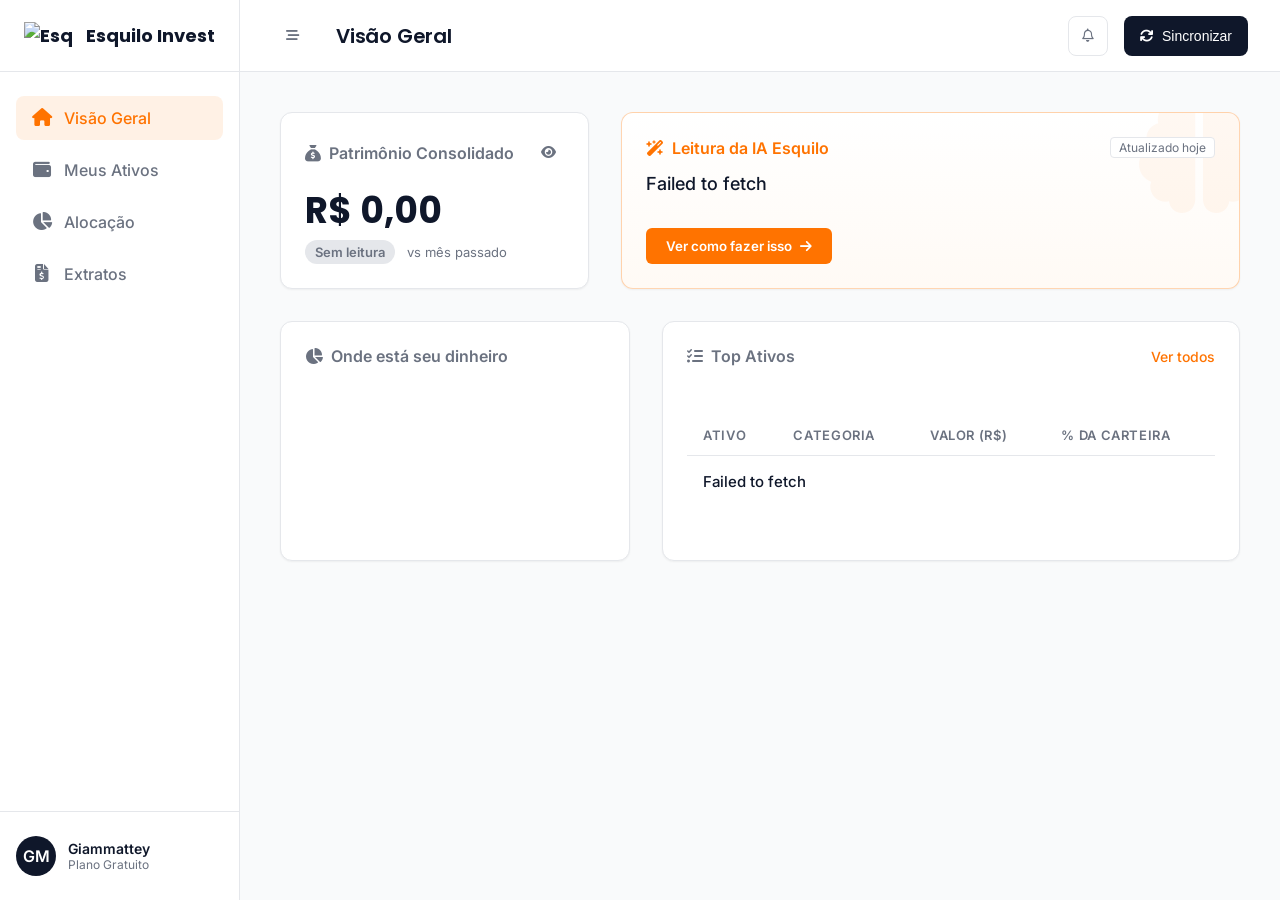
==== commit af3b7afd: "Add files via upload" ====
--- a/frontend/cloudflare/dashboard.html
+++ b/frontend/cloudflare/dashboard.html
@@ -4,223 +4,21 @@
     <meta charset="UTF-8">
     <meta name="viewport" content="width=device-width, initial-scale=1.0">
     <title>Dashboard | Esquilo Invest</title>
-    
+
+    <meta name="esquilo-api-base-url" content="https://script.google.com/macros/s/AKfycbya0mKpePyZV79S3ta0hJf0fhhwWfeUFwfopMOsZRSuqT7EF8LiTz6dV2suOuJNWve-/exec">
+    <meta name="esquilo-api-token" content="esquilo-invest-mobile-debug-2026">
+    <meta name="esquilo-api-timeout-ms" content="20000">
+
     <link rel="preconnect" href="https://fonts.googleapis.com">
     <link rel="preconnect" href="https://fonts.gstatic.com" crossorigin>
     <link href="https://fonts.googleapis.com/css2?family=Inter:wght@400;500;600&family=Poppins:wght@500;600;700&display=swap" rel="stylesheet">
     <link rel="stylesheet" href="https://cdnjs.cloudflare.com/ajax/libs/font-awesome/6.5.1/css/all.min.css">
-    
-    <!-- Script do Chart.js apenas para visualização no protótipo -->
     <script src="https://cdn.jsdelivr.net/npm/chart.js"></script>
 
-    <!-- No seu repo oficial, você usaria: -->
-    <!-- <link rel="stylesheet" href="./styles/tokens.css"> -->
-    <!-- <link rel="stylesheet" href="./styles/base.css"> -->
-    <!-- <link rel="stylesheet" href="./styles/dashboard.css"> -->
-
-    <style>
-        /* =========================================================
-           ⬇️ COPIAR ISSO PARA: frontend/cloudflare/styles/dashboard.css ⬇️
-           ========================================================= */
-           
-        :root {
-            --bg-app: #F9FAFB;
-            --bg-surface: #FFFFFF;
-            --brand-orange: #FF7300;
-            --brand-orange-hover: #E66800;
-            --brand-dark: #0F172A;
-            --text-main: #111827;
-            --text-muted: #6B7280;
-            --border-light: #E5E7EB;
-            --success: #10B981;
-            --danger: #EF4444;
-            --sidebar-width: 240px; /* Reduzido o tamanho padrão */
-            --sidebar-collapsed-width: 84px; /* Novo token pro menu recolhido */
-            --shadow-sm: 0 1px 2px 0 rgba(0, 0, 0, 0.05);
-            --shadow-md: 0 4px 6px -1px rgba(0, 0, 0, 0.1);
-        }
-
-        * { box-sizing: border-box; margin: 0; padding: 0; }
-
-        body {
-            background-color: var(--bg-app); 
-            color: var(--text-main);
-            /* Fonte primária com fallbacks nativos para não ficar estranha */
-            font-family: 'Inter', -apple-system, BlinkMacSystemFont, "Segoe UI", Roboto, Helvetica, Arial, sans-serif; 
-            -webkit-font-smoothing: antialiased;
-            -moz-osx-font-smoothing: grayscale;
-            display: flex; min-height: 100vh; overflow-x: hidden;
-        }
-
-        /* Fonte secundária para títulos */
-        h1, h2, h3, h4, h5, h6 { 
-            font-family: 'Poppins', 'Inter', -apple-system, sans-serif; 
-            color: var(--brand-dark); 
-            letter-spacing: -0.01em;
-        }
-        
-        a { text-decoration: none; color: inherit; }
-
-        /* ==================== SIDEBAR ==================== */
-        .sidebar {
-            width: var(--sidebar-width); background: var(--bg-surface);
-            border-right: 1px solid var(--border-light);
-            display: flex; flex-direction: column; position: fixed; height: 100vh; z-index: 50;
-            transition: width 0.3s cubic-bezier(0.4, 0, 0.2, 1); overflow-x: hidden;
-        }
-
-        /* Classes do Menu Retrátil */
-        .sidebar.collapsed { width: var(--sidebar-collapsed-width); }
-        .sidebar.collapsed .sidebar-header { justify-content: center; padding: 0; }
-        .sidebar.collapsed .logo-text,
-        .sidebar.collapsed .nav-text,
-        .sidebar.collapsed .user-info { display: none; opacity: 0; }
-        .sidebar.collapsed .nav-item { justify-content: center; padding: 12px 0; }
-        .sidebar.collapsed .user-profile { justify-content: center; }
-
-        .sidebar-header {
-            height: 72px; display: flex; align-items: center; padding: 0 24px;
-            border-bottom: 1px solid var(--border-light);
-            font-family: 'Poppins', sans-serif; font-weight: 700; font-size: 18px; gap: 12px;
-            color: var(--brand-dark); white-space: nowrap;
-        }
-        .sidebar-header img { height: 28px; min-width: 28px; }
-
-        .nav-links { flex: 1; padding: 24px 16px; display: flex; flex-direction: column; gap: 8px; }
-        .nav-item {
-            display: flex; align-items: center; gap: 12px; padding: 12px 16px;
-            border-radius: 8px; font-weight: 500; color: var(--text-muted); transition: all 0.2s;
-            white-space: nowrap; overflow: hidden;
-        }
-
-        .sidebar-header {
-            height: 72px; display: flex; align-items: center; padding: 0 24px;
-            border-bottom: 1px solid var(--border-light);
-            font-family: 'Poppins', sans-serif; font-weight: 700; font-size: 18px; gap: 12px;
-            color: var(--brand-dark);
-        }
-        .sidebar-header img { height: 28px; }
-
-        .nav-links { flex: 1; padding: 24px 16px; display: flex; flex-direction: column; gap: 8px; }
-        .nav-item {
-            display: flex; align-items: center; gap: 12px; padding: 12px 16px;
-            border-radius: 8px; font-weight: 500; color: var(--text-muted); transition: all 0.2s;
-        }
-        .nav-item:hover { background: var(--bg-app); color: var(--brand-dark); }
-        .nav-item.active { background: rgba(255, 115, 0, 0.1); color: var(--brand-orange); }
-        .nav-item i { font-size: 18px; width: 20px; text-align: center; }
-
-        .sidebar-footer { padding: 24px 16px; border-top: 1px solid var(--border-light); }
-        .user-profile { display: flex; align-items: center; gap: 12px; }
-        .avatar { width: 40px; height: 40px; border-radius: 50%; background: var(--brand-dark); color: #FFF; display: flex; align-items: center; justify-content: center; font-weight: 600; }
-        .user-info { display: flex; flex-direction: column; }
-        .user-name { font-weight: 600; font-size: 14px; color: var(--brand-dark); }
-        .user-plan { font-size: 12px; color: var(--text-muted); }
-
-        /* ==================== MAIN CONTENT ==================== */
-        .main-wrapper { 
-            flex: 1; margin-left: var(--sidebar-width); display: flex; flex-direction: column; 
-            transition: margin-left 0.3s cubic-bezier(0.4, 0, 0.2, 1);
-        }
-        body.sidebar-collapsed .main-wrapper { margin-left: var(--sidebar-collapsed-width); }
-        
-        /* TOPBAR */
-        .topbar {
-            height: 72px; background: var(--bg-surface); border-bottom: 1px solid var(--border-light);
-            display: flex; align-items: center; justify-content: space-between; padding: 0 32px;
-            position: sticky; top: 0; z-index: 40;
-        }
-        .page-title { font-size: 20px; font-weight: 600; }
-        .topbar-actions { display: flex; gap: 16px; align-items: center; }
-        
-        /* BOTÕES & ESTADOS (Fallback) */
-        .btn-icon { background: none; border: 1px solid var(--border-light); width: 40px; height: 40px; border-radius: 8px; color: var(--text-muted); cursor: pointer; transition: all 0.2s; display: flex; align-items: center; justify-content: center; }
-        .btn-icon:hover:not(:disabled) { border-color: var(--text-main); color: var(--text-main); }
-        
-        .btn-sync { background: var(--brand-dark); color: #FFF; border: none; padding: 0 16px; height: 40px; border-radius: 8px; font-weight: 500; font-size: 14px; cursor: pointer; display: flex; align-items: center; gap: 8px; transition: all 0.2s; }
-        .btn-sync:hover:not(:disabled) { opacity: 0.9; box-shadow: var(--shadow-sm); }
-        
-        /* Fallbacks de botões (Disabled & Loading) */
-        button:disabled { opacity: 0.6; cursor: not-allowed !important; }
-        .btn-loading { pointer-events: none; position: relative; color: transparent !important; }
-        .btn-loading::after {
-            content: ""; position: absolute; width: 16px; height: 16px;
-            top: 0; left: 0; right: 0; bottom: 0; margin: auto;
-            border: 2px solid transparent; border-top-color: #ffffff;
-            border-radius: 50%; animation: button-spin 1s ease infinite;
-        }
-        @keyframes button-spin { from { transform: rotate(0turn); } to { transform: rotate(1turn); } }
-
-        /* CONTENT GRID */
-        .content { padding: 40px; max-width: 1400px; margin: 0 auto; width: 100%; display: flex; flex-direction: column; gap: 32px; }
-        
-        .dashboard-grid-top { display: grid; grid-template-columns: 1fr 2fr; gap: 32px; align-items: stretch; }
-        
-        /* CARDS (Ajustados para alinhar altura) */
-        .card { 
-            background: var(--bg-surface); 
-            border: 1px solid var(--border-light); 
-            border-radius: 12px; 
-            padding: 24px; 
-            box-shadow: var(--shadow-sm); 
-            display: flex; 
-            flex-direction: column;
-            height: 100%; /* Faz o card esticar e alinhar com os outros do grid */
-        }
-        .card-header { display: flex; justify-content: space-between; align-items: center; margin-bottom: 20px; }
-        .card-title { font-size: 16px; font-weight: 600; color: var(--text-muted); display: flex; align-items: center; gap: 8px; }
-        .card-body { flex: 1; display: flex; flex-direction: column; justify-content: center; }
-        
-        /* Balance Card */
-        .balance-amount { font-size: 36px; font-weight: 700; color: var(--brand-dark); font-family: 'Poppins', sans-serif; line-height: 1.2; margin-bottom: 8px; }
-        .balance-badge { display: inline-flex; align-items: center; gap: 4px; padding: 4px 10px; border-radius: 50px; font-size: 13px; font-weight: 600; }
-        .badge-up { background: rgba(16, 185, 129, 0.1); color: var(--success); }
-        .badge-down { background: rgba(239, 68, 68, 0.1); color: var(--danger); }
-        .badge-loading { background: var(--border-light); color: var(--text-muted); } /* Status de fallback */
-        
-        /* AI Translator Card (O Diferencial) */
-        .ai-card { border: 1px solid rgba(255, 115, 0, 0.3); background: linear-gradient(180deg, #FFFFFF 0%, #FFFaf5 100%); position: relative; overflow: hidden; }
-        .ai-icon-bg { position: absolute; right: -20px; top: -20px; font-size: 120px; color: rgba(255, 115, 0, 0.05); }
-        .ai-message { font-size: 18px; font-weight: 500; color: var(--brand-dark); line-height: 1.5; margin-bottom: 20px; flex: 1; }
-        .ai-action-btn { background: var(--brand-orange); color: #FFF; border: none; padding: 10px 20px; border-radius: 6px; font-weight: 600; font-family: 'Inter', sans-serif; cursor: pointer; transition: background 0.2s; display: inline-flex; align-items: center; justify-content: center; gap: 8px; align-self: flex-start; }
-        .ai-action-btn:hover:not(:disabled) { background: var(--brand-orange-hover); }
-
-        /* Bottom Grid */
-        .dashboard-grid-bottom { display: grid; grid-template-columns: 1fr 2fr; gap: 32px; align-items: stretch; }
-        
-        /* Gráfico Alocação */
-        .chart-container { position: relative; height: 250px; width: 100%; display: flex; justify-content: center; align-items: center; flex: 1; }
-        
-        /* Tabela de Ativos */
-        .table-responsive { overflow-x: auto; flex: 1; }
-        .assets-table { width: 100%; border-collapse: collapse; text-align: left; }
-        .assets-table th { padding: 12px 16px; border-bottom: 1px solid var(--border-light); font-weight: 600; color: var(--text-muted); font-size: 13px; text-transform: uppercase; letter-spacing: 0.05em; }
-        .assets-table td { padding: 16px; border-bottom: 1px solid var(--border-light); font-size: 15px; color: var(--brand-dark); font-weight: 500; }
-        .assets-table tr:last-child td { border-bottom: none; }
-        .asset-icon { width: 32px; height: 32px; border-radius: 8px; display: inline-flex; justify-content: center; align-items: center; margin-right: 12px; font-size: 14px; }
-        .icon-rf { background: #EEF2FF; color: #4F46E5; }
-        .icon-rv { background: #FEF3C7; color: #D97706; }
-        .icon-fii { background: #ECFDF5; color: #059669; }
-
-        /* RESPONSIVO */
-        .mobile-menu-btn { display: none; background: none; border: none; font-size: 24px; color: var(--brand-dark); cursor: pointer; }
-        @media (max-width: 1024px) {
-            .dashboard-grid-top, .dashboard-grid-bottom { grid-template-columns: 1fr; }
-        }
-        @media (max-width: 768px) {
-            .sidebar { transform: translateX(-100%); transition: transform 0.3s; }
-            .sidebar.open { transform: translateX(0); box-shadow: var(--shadow-md); }
-            .main-wrapper { margin-left: 0; }
-            .mobile-menu-btn { display: block; }
-            .topbar { padding: 0 20px; }
-            .content { padding: 20px; }
-        }
-        /* ==================== FIM DO CSS ==================== */
-    </style>
+    <link rel="stylesheet" href="./styles/dashboard.css">
 </head>
 <body>
 
-    <!-- SIDEBAR -->
     <aside class="sidebar" id="sidebar">
         <div class="sidebar-header">
             <img src="https://github.com/serealdemanga/esquilo-invest/blob/main/icons/esquilo.png?raw=true" alt="Esquilo Invest">
@@ -234,21 +32,16 @@
         </nav>
         <div class="sidebar-footer">
             <div class="user-profile">
-                <!-- ID AQUI PARA INJETAR AS INICIAIS DO USUÁRIO VIA JS -->
                 <div class="avatar" id="userInitials" title="Giammattey">GM</div>
                 <div class="user-info">
-                    <!-- ID AQUI PARA INJETAR NOME VIA JS -->
                     <span class="user-name" id="userName">Giammattey</span>
-                    <span class="user-plan">Plano Gratuito</span>
+                    <span class="user-plan" id="userPlan">Plano Gratuito</span>
                 </div>
             </div>
         </div>
     </aside>
 
-    <!-- MAIN CONTENT -->
     <main class="main-wrapper">
-        
-        <!-- TOPBAR -->
         <header class="topbar">
             <div style="display: flex; align-items: center; gap: 16px;">
                 <button class="btn-icon" id="btnToggleSidebar" style="border: none; margin-right: 8px;">
@@ -267,29 +60,22 @@
             </div>
         </header>
 
-        <!-- DASHBOARD CONTENT -->
         <div class="content">
-            
             <div class="dashboard-grid-top">
-                <!-- CARD SALDO TOTAL -->
                 <div class="card">
                     <div class="card-header">
                         <span class="card-title"><i class="fa-solid fa-sack-dollar"></i> Patrimônio Consolidado</span>
                         <button class="btn-icon" id="btnToggleVision" style="width: 32px; height: 32px; border: none;"><i class="fa-solid fa-eye"></i></button>
                     </div>
                     <div class="card-body">
-                        <!-- ID AQUI PARA INJETAR O VALOR DO BANCO (D1/AppScript) -->
-                        <div class="balance-amount" id="patrimonioTotal">R$ 142.530,00</div>
+                        <div class="balance-amount" id="patrimonioTotal">R$ 0,00</div>
                         <div>
-                            <!-- ID AQUI PARA INJETAR A PORCENTAGEM DE RENDIMENTO -->
-                            <!-- Exemplo de fallback: se não carregar os dados, pode usar class="balance-badge badge-loading" -->
-                            <span class="balance-badge badge-up" id="rendimentoMes"><i class="fa-solid fa-arrow-trend-up"></i> +2.4% no mês</span>
+                            <span class="balance-badge badge-loading" id="rendimentoMes">Carregando...</span>
                             <span style="font-size: 13px; color: var(--text-muted); margin-left: 8px;">vs mês passado</span>
                         </div>
                     </div>
                 </div>
 
-                <!-- CARD TRADUTOR IA (AÇÃO TÁTICA) -->
                 <div class="card ai-card">
                     <i class="fa-solid fa-brain ai-icon-bg"></i>
                     <div class="card-header" style="margin-bottom: 12px; position: relative; z-index: 2;">
@@ -297,31 +83,22 @@
                         <span style="font-size: 12px; color: var(--text-muted); background: #FFF; padding: 2px 8px; border-radius: 4px; border: 1px solid var(--border-light);">Atualizado hoje</span>
                     </div>
                     <div class="card-body" style="position: relative; z-index: 2;">
-                        <!-- ID AQUI PARA INJETAR O TEXTO DA IA -->
-                        <div class="ai-message" id="iaMensagem">
-                            "Sua reserva de emergência está rendendo abaixo da inflação no bancão. Mover para o Tesouro Selic vai te garantir R$ 450 a mais por ano sem aumentar o risco."
-                        </div>
-                        <!-- ID AQUI PARA O BOTÃO DA IA - O backend pode controlar se ele fica disabled ou não -->
-                        <button class="ai-action-btn" id="btnIaAction">
-                            Ver como fazer isso <i class="fa-solid fa-arrow-right"></i>
-                        </button>
+                        <div class="ai-message" id="iaMensagem">Carregando leitura da carteira...</div>
+                        <button class="ai-action-btn" id="btnIaAction">Ver como fazer isso <i class="fa-solid fa-arrow-right"></i></button>
                     </div>
                 </div>
             </div>
 
             <div class="dashboard-grid-bottom">
-                <!-- CARD GRÁFICO -->
                 <div class="card">
                     <div class="card-header">
                         <span class="card-title"><i class="fa-solid fa-chart-pie"></i> Onde está seu dinheiro</span>
                     </div>
                     <div class="card-body chart-container">
-                        <!-- CANVAS PARA O CHART.JS (OU SUA LIB DE GRÁFICOS) -->
                         <canvas id="allocationChart"></canvas>
                     </div>
                 </div>
 
-                <!-- CARD TABELA DE ATIVOS -->
                 <div class="card">
                     <div class="card-header">
                         <span class="card-title"><i class="fa-solid fa-list-check"></i> Top Ativos</span>
@@ -337,133 +114,18 @@
                                     <th>% da Carteira</th>
                                 </tr>
                             </thead>
-                            <!-- ID AQUI PARA O SEU JS DAR UM LOOP E INJETAR AS <TR> -->
                             <tbody id="tabelaAtivosBody">
-                                <!-- Mock Data (Seu JS vai sobreescrever isso) -->
                                 <tr>
-                                    <td>
-                                        <div style="display: flex; align-items: center;">
-                                            <span class="asset-icon icon-rf"><i class="fa-solid fa-piggy-bank"></i></span>
-                                            CDB Banco Inter 110%
-                                        </div>
-                                    </td>
-                                    <td>Renda Fixa</td>
-                                    <td>R$ 45.000,00</td>
-                                    <td>31.5%</td>
-                                </tr>
-                                <tr>
-                                    <td>
-                                        <div style="display: flex; align-items: center;">
-                                            <span class="asset-icon icon-rv"><i class="fa-solid fa-chart-line"></i></span>
-                                            ITUB4 (Itaú Unibanco)
-                                        </div>
-                                    </td>
-                                    <td>Ações</td>
-                                    <td>R$ 22.300,00</td>
-                                    <td>15.6%</td>
-                                </tr>
-                                <tr>
-                                    <td>
-                                        <div style="display: flex; align-items: center;">
-                                            <span class="asset-icon icon-fii"><i class="fa-solid fa-building"></i></span>
-                                            MXRF11
-                                        </div>
-                                    </td>
-                                    <td>Fundos Imobiliários</td>
-                                    <td>R$ 15.100,00</td>
-                                    <td>10.5%</td>
+                                    <td colspan="4">Carregando ativos...</td>
                                 </tr>
                             </tbody>
                         </table>
                     </div>
                 </div>
             </div>
-
         </div>
     </main>
 
-    <!-- =========================================================
-         ⬇️ COPIAR ISSO PARA: frontend/cloudflare/scripts/dashboard.js ⬇️
-         Aqui vai a lógica. Mantive a renderização do gráfico genérica pra você ver rodando.
-         ========================================================= -->
-    <script>
-        document.addEventListener("DOMContentLoaded", () => {
-            
-            // Lógica do Menu Lateral Retrátil
-            const btnToggleSidebar = document.getElementById('btnToggleSidebar');
-            const sidebar = document.getElementById('sidebar');
-            btnToggleSidebar?.addEventListener('click', () => {
-                sidebar.classList.toggle('collapsed');
-                document.body.classList.toggle('sidebar-collapsed');
-                // Timeout para o Chart.js se redimensionar graciosamente com a transição
-                setTimeout(() => window.dispatchEvent(new Event('resize')), 300);
-            });
-
-            // 1. Simulação do seu JS puxando dados externos
-            // Exemplo do backend controlando o estado de um botão (Fallback):
-            /* const btnIA = document.getElementById('btnIaAction');
-            btnIA.disabled = true; // Desativa se não houver dados
-            btnIA.innerText = "Nenhuma ação pendente";
-            */
-            
-            // 2. Renderização do Gráfico de Rosca (Chart.js)
-            const ctx = document.getElementById('allocationChart');
-            if(ctx) {
-                new Chart(ctx, {
-                    type: 'doughnut',
-                    data: {
-                        labels: ['Renda Fixa', 'Ações BR', 'Fundos Imob', 'Caixa'],
-                        datasets: [{
-                            data: [45, 25, 20, 10], // Aqui entram os dados da sua API
-                            backgroundColor: [
-                                '#4F46E5', // Indigo (Renda Fixa)
-                                '#D97706', // Amber (Ações)
-                                '#059669', // Emerald (FIIs)
-                                '#E5E7EB'  // Gray (Caixa)
-                            ],
-                            borderWidth: 0,
-                            hoverOffset: 4
-                        }]
-                    },
-                    options: {
-                        responsive: true,
-                        maintainAspectRatio: false,
-                        cutout: '75%', // Deixa o buraco do meio maior (estilo moderno)
-                        plugins: {
-                            legend: {
-                                position: 'right',
-                                labels: {
-                                    usePointStyle: true,
-                                    padding: 20,
-                                    font: { family: "'Inter', -apple-system, sans-serif", size: 12 }
-                                }
-                            }
-                        }
-                    }
-                });
-            }
-
-            // Animação visual no botão de sync (Exemplo de Loading state)
-            const btnSync = document.getElementById('btnSyncData');
-            btnSync?.addEventListener('click', function() {
-                // Previne duplo clique e adiciona estado disabled
-                this.disabled = true;
-                
-                const icon = this.querySelector('i');
-                icon.classList.add('fa-spin');
-                this.innerHTML = '<i class="fa-solid fa-arrows-rotate fa-spin"></i> Sincronizando...';
-                
-                // Simula requisição pro AppScript/D1
-                setTimeout(() => {
-                    this.disabled = false;
-                    this.innerHTML = '<i class="fa-solid fa-check"></i> Atualizado';
-                    
-                    setTimeout(() => {
-                        this.innerHTML = '<i class="fa-solid fa-arrows-rotate"></i> Sincronizar';
-                    }, 2000);
-                }, 2000);
-            });
-        });
-    </script>
+    <script src="./scripts/dashboard.js"></script>
 </body>
-</html>+</html>
--- a/frontend/cloudflare/styles/dashboard.css
+++ b/frontend/cloudflare/styles/dashboard.css
@@ -1,391 +1,197 @@
-<!DOCTYPE html>
-<html lang="pt-BR">
-  <head>
-    <meta charset="utf-8" />
-    <meta name="viewport" content="width=device-width, initial-scale=1" />
-    <meta name="theme-color" content="#f7eee9" />
-    <meta
-      name="description"
-      content="Esquilo Invest reúne sua carteira em uma visão mais clara, leve e fácil de entender."
-    />
-
-    <meta
-      name="esquilo-api-base-url"
-      content="https://script.google.com/macros/s/AKfycbya0mKpePyZV79S3ta0hJf0fhhwWfeUFwfopMOsZRSuqT7EF8LiTz6dV2suOuJNWve-/exec"
-    />
-    <meta name="esquilo-api-token" content="esquilo-invest-mobile-debug-2026" />
-    <meta name="esquilo-api-timeout-ms" content="20000" />
-    <meta name="esquilo-use-legacy-appsscript" content="false" />
-
-    <title>Esquilo Invest | Sua carteira em uma leitura só</title>
-
-    <link rel="preconnect" href="https://fonts.googleapis.com" />
-    <link rel="preconnect" href="https://fonts.gstatic.com" crossorigin />
-    <link
-      href="https://fonts.googleapis.com/css2?family=Inter:wght@400;500;600;700;800&display=swap"
-      rel="stylesheet"
-    />
-
-    <link rel="stylesheet" href="./styles/tokens.css" />
-    <link rel="stylesheet" href="./styles/base.css" />
-    <link rel="stylesheet" href="./styles/dashboard.refined.css" />
-  </head>
-  <body>
-    <div class="scene" data-scene>
-      <div class="scene__blur scene__blur--left"></div>
-      <div class="scene__blur scene__blur--right"></div>
-      <div class="scene__blur scene__blur--bottom"></div>
-
-      <img
-        class="scene__coin"
-        src="https://raw.githubusercontent.com/serealdemanga/esquilo-invest/refs/heads/main/icons/esquilo.png"
-        alt=""
-        aria-hidden="true"
-      />
-      <div class="scene__shape scene__shape--top" aria-hidden="true"></div>
-      <div class="scene__shape scene__shape--mid" aria-hidden="true"></div>
-      <div class="scene__shape scene__shape--bottom" aria-hidden="true"></div>
-
-      <aside class="floating-card floating-card--distribution" aria-hidden="true">
-        <div class="floating-card__header">
-          <span class="floating-card__eyebrow">Distribuição</span>
-          <span class="floating-card__ghost"></span>
-        </div>
-        <div class="mini-donut">
-          <div class="mini-donut__ring"></div>
-        </div>
-        <div class="mini-legend">
-          <span class="mini-legend__item"><i></i>Ações</span>
-          <span class="mini-legend__item"><i></i>Fundos</span>
-          <span class="mini-legend__item"><i></i>Previdência</span>
-        </div>
-      </aside>
-
-      <aside class="floating-card floating-card--summary" aria-hidden="true">
-        <div class="floating-card__header">
-          <span class="floating-card__eyebrow">Resumo</span>
-          <span class="floating-card__ghost"></span>
-        </div>
-        <div class="mini-stat">
-          <strong>Score 80</strong>
-          <span>Carteira boa, mas com um ponto para revisar</span>
-        </div>
-        <div class="mini-line-chart">
-          <span></span>
-          <span></span>
-          <span></span>
-          <span></span>
-          <span></span>
-          <span></span>
-        </div>
-      </aside>
-
-      <main class="workspace">
-        <div class="workspace__shell">
-          <aside class="sidebar" aria-label="Navegação principal">
-            <a class="brand" href="./index.html" aria-label="Voltar para o início do Esquilo Invest">
-              <img
-                class="brand__logo"
-                src="https://raw.githubusercontent.com/serealdemanga/esquilo-invest/refs/heads/main/icons/esquilo.png"
-                alt="Logo do Esquilo Invest"
-              />
-              <div class="brand__copy">
-                <strong>Esquilo Invest</strong>
-                <span>Sua carteira, sem enrolação</span>
-              </div>
-            </a>
-
-            <nav class="sidebar__nav">
-              <button class="nav-pill is-active" type="button" data-nav-target="overview">
-                <span class="nav-pill__icon">◉</span>
-                <span>Visão geral</span>
-              </button>
-              <button class="nav-pill" type="button" data-nav-target="actions">
-                <span class="nav-pill__icon">↗</span>
-                <span>Ações</span>
-              </button>
-              <button class="nav-pill" type="button" data-nav-target="funds">
-                <span class="nav-pill__icon">◌</span>
-                <span>Fundos</span>
-              </button>
-              <button class="nav-pill" type="button" data-nav-target="pension">
-                <span class="nav-pill__icon">◎</span>
-                <span>Previdência</span>
-              </button>
-              <button class="nav-pill" type="button" data-nav-target="insights">
-                <span class="nav-pill__icon">✦</span>
-                <span>Leituras</span>
-              </button>
-            </nav>
-
-            <section class="sidebar__focus card-soft">
-              <span class="sidebar__label">Hoje vale olhar</span>
-              <strong class="sidebar__focus-title" data-bind="focus-title">Carregando...</strong>
-              <p class="sidebar__focus-text" data-bind="focus-text">Buscando o principal ponto da carteira.</p>
-            </section>
-
-            <footer class="sidebar__footer">
-              <button class="button button--secondary" type="button" data-action="toggle-ghost-mode">
-                Ocultar valores
-              </button>
-            </footer>
-          </aside>
-
-          <section class="content" aria-label="Conteúdo principal do dashboard">
-            <header class="topbar">
-              <div class="topbar__intro">
-                <span class="eyebrow">Bom te ver</span>
-                <h1 class="topbar__title">Sua carteira em uma leitura só.</h1>
-                <p class="topbar__subtitle" data-bind="hero-subtitle">
-                  Veja quanto você tem, como está sua carteira e o que merece atenção agora.
-                </p>
-              </div>
-
-              <div class="topbar__actions">
-                <div class="pill-info">
-                  <span>Atualizado</span>
-                  <strong data-role="updated-at">Agora há pouco</strong>
-                </div>
-                <button class="icon-button" type="button" data-action="refresh-dashboard" aria-label="Atualizar carteira">
-                  ↻
-                </button>
-                <button class="button button--primary" type="button" data-action="request-ai-analysis">
-                  Ver leitura da IA
-                </button>
-              </div>
-            </header>
-
-            <section class="hero-grid" id="overview">
-              <article class="hero-card hero-card--main">
-                <div class="hero-card__header">
-                  <div>
-                    <span class="eyebrow">Patrimônio atual</span>
-                    <strong class="hero-card__value hide-value" data-bind="total-value">R$ 0,00</strong>
-                  </div>
-                  <span class="status-chip" data-bind="status-chip">Carregando</span>
-                </div>
-                <p class="hero-card__text" data-bind="hero-message">
-                  Estamos trazendo a leitura mais recente da sua carteira.
-                </p>
-                <div class="hero-card__footer">
-                  <div class="hero-card__metric">
-                    <span>Resultado</span>
-                    <strong data-bind="total-performance">0,0%</strong>
-                  </div>
-                  <div class="hero-card__metric">
-                    <span>Perfil</span>
-                    <strong data-bind="profile-label">—</strong>
-                  </div>
-                  <div class="hero-card__metric">
-                    <span>Score</span>
-                    <strong data-bind="score-label">—</strong>
-                  </div>
-                </div>
-              </article>
-
-              <article class="hero-card hero-card--side">
-                <span class="eyebrow">Próximo passo</span>
-                <strong class="hero-card__side-title" data-bind="primary-action-title">Sem urgência por enquanto</strong>
-                <p class="hero-card__side-text" data-bind="primary-action-reason">
-                  Assim que os dados entrarem, você vê aqui o principal movimento sugerido.
-                </p>
-                <button class="button button--secondary" type="button" data-action="scroll-next-step">
-                  Ver detalhes
-                </button>
-              </article>
-            </section>
-
-            <section class="metrics-row" aria-label="Indicadores principais">
-              <article class="metric-box">
-                <span class="metric-box__label">Total investido</span>
-                <strong class="metric-box__value hide-value" data-bind="invested-value">R$ 0,00</strong>
-                <span class="metric-box__support">O que já entrou na carteira</span>
-              </article>
-              <article class="metric-box">
-                <span class="metric-box__label">Ações</span>
-                <strong class="metric-box__value hide-value" data-bind="actions-total">R$ 0,00</strong>
-                <span class="metric-box__support" data-bind="actions-support">Sem leitura ainda</span>
-              </article>
-              <article class="metric-box">
-                <span class="metric-box__label">Fundos</span>
-                <strong class="metric-box__value hide-value" data-bind="funds-total">R$ 0,00</strong>
-                <span class="metric-box__support" data-bind="funds-support">Sem leitura ainda</span>
-              </article>
-              <article class="metric-box">
-                <span class="metric-box__label">Previdência</span>
-                <strong class="metric-box__value hide-value" data-bind="pension-total">R$ 0,00</strong>
-                <span class="metric-box__support" data-bind="pension-support">Sem leitura ainda</span>
-              </article>
-            </section>
-
-            <section class="dashboard-grid">
-              <article class="panel panel--chart panel--wide">
-                <div class="panel__head">
-                  <div>
-                    <span class="eyebrow">Evolução</span>
-                    <h2>Como sua carteira está andando</h2>
-                  </div>
-                  <div class="segmented-control" role="tablist" aria-label="Recorte do gráfico principal">
-                    <button class="segmented-control__item is-active" type="button" data-period="week">7 dias</button>
-                    <button class="segmented-control__item" type="button" data-period="month">30 dias</button>
-                    <button class="segmented-control__item" type="button" data-period="year">12 meses</button>
-                  </div>
-                </div>
-                <div class="chart-panel">
-                  <canvas id="performanceChart" aria-label="Gráfico principal da carteira"></canvas>
-                </div>
-              </article>
-
-              <article class="panel panel--compact">
-                <div class="panel__head">
-                  <div>
-                    <span class="eyebrow">Distribuição</span>
-                    <h2>Onde está o peso da carteira</h2>
-                  </div>
-                </div>
-                <div class="distribution-card">
-                  <canvas id="allocationChart" aria-label="Gráfico de distribuição"></canvas>
-                  <div class="distribution-card__legend" data-bind="distribution-legend"></div>
-                </div>
-              </article>
-
-              <article class="panel panel--stack" id="insights">
-                <div class="panel__head">
-                  <div>
-                    <span class="eyebrow">Leitura principal</span>
-                    <h2>O que merece sua atenção</h2>
-                  </div>
-                </div>
-                <div class="insight-card insight-card--primary">
-                  <strong data-bind="insight-title">Carregando leitura</strong>
-                  <p data-bind="insight-text">Buscando a mensagem principal da sua carteira.</p>
-                </div>
-                <div class="insight-card-list" data-bind="insight-list"></div>
-              </article>
-
-              <article class="panel panel--stack" id="next-step">
-                <div class="panel__head">
-                  <div>
-                    <span class="eyebrow">Próxima decisão</span>
-                    <h2>O que fazer agora</h2>
-                  </div>
-                </div>
-                <div class="next-step-card">
-                  <strong data-bind="next-step-title">Sem recomendação carregada</strong>
-                  <p data-bind="next-step-text">A principal sugestão aparece aqui assim que os dados entram.</p>
-                  <div class="next-step-card__tags" data-bind="next-step-tags"></div>
-                </div>
-              </article>
-            </section>
-
-            <section class="section-tabs">
-              <button class="section-tab is-active" type="button" data-section="actions">Ações</button>
-              <button class="section-tab" type="button" data-section="funds">Fundos</button>
-              <button class="section-tab" type="button" data-section="pension">Previdência</button>
-            </section>
-
-            <section class="section-panel is-active" id="actions">
-              <div class="panel panel--table">
-                <div class="panel__head panel__head--space">
-                  <div>
-                    <span class="eyebrow">Ações</span>
-                    <h2>Seus ativos de bolsa</h2>
-                  </div>
-                  <div class="table-tools">
-                    <input class="search-input" type="search" placeholder="Buscar ativo" data-filter="table-search" />
-                    <button class="button button--secondary" type="button" data-action="refresh-actions">Atualizar</button>
-                  </div>
-                </div>
-                <div class="table-shell">
-                  <table class="data-table">
-                    <thead>
-                      <tr>
-                        <th>Ativo</th>
-                        <th>Instituição</th>
-                        <th>Leitura</th>
-                        <th>Valor atual</th>
-                        <th>Resultado</th>
-                        <th></th>
-                      </tr>
-                    </thead>
-                    <tbody data-bind="actions-table">
-                      <tr>
-                        <td colspan="6">Carregando ações...</td>
-                      </tr>
-                    </tbody>
-                  </table>
-                </div>
-              </div>
-            </section>
-
-            <section class="section-panel" id="funds">
-              <div class="panel panel--table">
-                <div class="panel__head">
-                  <div>
-                    <span class="eyebrow">Fundos</span>
-                    <h2>Seus fundos em leitura simples</h2>
-                  </div>
-                </div>
-                <div class="table-shell">
-                  <table class="data-table">
-                    <thead>
-                      <tr>
-                        <th>Nome</th>
-                        <th>Instituição</th>
-                        <th>Valor atual</th>
-                        <th>Resultado</th>
-                        <th>Leitura</th>
-                      </tr>
-                    </thead>
-                    <tbody data-bind="funds-table">
-                      <tr>
-                        <td colspan="5">Carregando fundos...</td>
-                      </tr>
-                    </tbody>
-                  </table>
-                </div>
-              </div>
-            </section>
-
-            <section class="section-panel" id="pension">
-              <div class="panel panel--table">
-                <div class="panel__head">
-                  <div>
-                    <span class="eyebrow">Previdência</span>
-                    <h2>Seus planos em uma visão clara</h2>
-                  </div>
-                </div>
-                <div class="table-shell">
-                  <table class="data-table">
-                    <thead>
-                      <tr>
-                        <th>Plano</th>
-                        <th>Instituição</th>
-                        <th>Valor atual</th>
-                        <th>Resultado</th>
-                        <th>Leitura</th>
-                      </tr>
-                    </thead>
-                    <tbody data-bind="pension-table">
-                      <tr>
-                        <td colspan="5">Carregando previdência...</td>
-                      </tr>
-                    </tbody>
-                  </table>
-                </div>
-              </div>
-            </section>
-          </section>
-        </div>
-      </main>
-
-      <aside class="toast" data-role="toast" hidden>
-        <strong data-role="toast-title">Esquilo</strong>
-        <span data-role="toast-message"></span>
-      </aside>
-    </div>
-
-    <script src="https://cdn.jsdelivr.net/npm/chart.js"></script>
-    <script type="module" src="./scripts/app.final.js"></script>
-  </body>
-</html>
+       /* =========================================================
+           ⬇️ COPIAR ISSO PARA: frontend/cloudflare/styles/dashboard.css ⬇️
+           ========================================================= */
+           
+        :root {
+            --bg-app: #F9FAFB;
+            --bg-surface: #FFFFFF;
+            --brand-orange: #FF7300;
+            --brand-orange-hover: #E66800;
+            --brand-dark: #0F172A;
+            --text-main: #111827;
+            --text-muted: #6B7280;
+            --border-light: #E5E7EB;
+            --success: #10B981;
+            --danger: #EF4444;
+            --sidebar-width: 240px; /* Reduzido o tamanho padrão */
+            --sidebar-collapsed-width: 84px; /* Novo token pro menu recolhido */
+            --shadow-sm: 0 1px 2px 0 rgba(0, 0, 0, 0.05);
+            --shadow-md: 0 4px 6px -1px rgba(0, 0, 0, 0.1);
+        }
+
+        * { box-sizing: border-box; margin: 0; padding: 0; }
+
+        body {
+            background-color: var(--bg-app); 
+            color: var(--text-main);
+            /* Fonte primária com fallbacks nativos para não ficar estranha */
+            font-family: 'Inter', -apple-system, BlinkMacSystemFont, "Segoe UI", Roboto, Helvetica, Arial, sans-serif; 
+            -webkit-font-smoothing: antialiased;
+            -moz-osx-font-smoothing: grayscale;
+            display: flex; min-height: 100vh; overflow-x: hidden;
+        }
+
+        /* Fonte secundária para títulos */
+        h1, h2, h3, h4, h5, h6 { 
+            font-family: 'Poppins', 'Inter', -apple-system, sans-serif; 
+            color: var(--brand-dark); 
+            letter-spacing: -0.01em;
+        }
+        
+        a { text-decoration: none; color: inherit; }
+
+        /* ==================== SIDEBAR ==================== */
+        .sidebar {
+            width: var(--sidebar-width); background: var(--bg-surface);
+            border-right: 1px solid var(--border-light);
+            display: flex; flex-direction: column; position: fixed; height: 100vh; z-index: 50;
+            transition: width 0.3s cubic-bezier(0.4, 0, 0.2, 1); overflow-x: hidden;
+        }
+
+        /* Classes do Menu Retrátil */
+        .sidebar.collapsed { width: var(--sidebar-collapsed-width); }
+        .sidebar.collapsed .sidebar-header { justify-content: center; padding: 0; }
+        .sidebar.collapsed .logo-text,
+        .sidebar.collapsed .nav-text,
+        .sidebar.collapsed .user-info { display: none; opacity: 0; }
+        .sidebar.collapsed .nav-item { justify-content: center; padding: 12px 0; }
+        .sidebar.collapsed .user-profile { justify-content: center; }
+
+        .sidebar-header {
+            height: 72px; display: flex; align-items: center; padding: 0 24px;
+            border-bottom: 1px solid var(--border-light);
+            font-family: 'Poppins', sans-serif; font-weight: 700; font-size: 18px; gap: 12px;
+            color: var(--brand-dark); white-space: nowrap;
+        }
+        .sidebar-header img { height: 28px; min-width: 28px; }
+
+        .nav-links { flex: 1; padding: 24px 16px; display: flex; flex-direction: column; gap: 8px; }
+        .nav-item {
+            display: flex; align-items: center; gap: 12px; padding: 12px 16px;
+            border-radius: 8px; font-weight: 500; color: var(--text-muted); transition: all 0.2s;
+            white-space: nowrap; overflow: hidden;
+        }
+
+        .sidebar-header {
+            height: 72px; display: flex; align-items: center; padding: 0 24px;
+            border-bottom: 1px solid var(--border-light);
+            font-family: 'Poppins', sans-serif; font-weight: 700; font-size: 18px; gap: 12px;
+            color: var(--brand-dark);
+        }
+        .sidebar-header img { height: 28px; }
+
+        .nav-links { flex: 1; padding: 24px 16px; display: flex; flex-direction: column; gap: 8px; }
+        .nav-item {
+            display: flex; align-items: center; gap: 12px; padding: 12px 16px;
+            border-radius: 8px; font-weight: 500; color: var(--text-muted); transition: all 0.2s;
+        }
+        .nav-item:hover { background: var(--bg-app); color: var(--brand-dark); }
+        .nav-item.active { background: rgba(255, 115, 0, 0.1); color: var(--brand-orange); }
+        .nav-item i { font-size: 18px; width: 20px; text-align: center; }
+
+        .sidebar-footer { padding: 24px 16px; border-top: 1px solid var(--border-light); }
+        .user-profile { display: flex; align-items: center; gap: 12px; }
+        .avatar { width: 40px; height: 40px; border-radius: 50%; background: var(--brand-dark); color: #FFF; display: flex; align-items: center; justify-content: center; font-weight: 600; }
+        .user-info { display: flex; flex-direction: column; }
+        .user-name { font-weight: 600; font-size: 14px; color: var(--brand-dark); }
+        .user-plan { font-size: 12px; color: var(--text-muted); }
+
+        /* ==================== MAIN CONTENT ==================== */
+        .main-wrapper { 
+            flex: 1; margin-left: var(--sidebar-width); display: flex; flex-direction: column; 
+            transition: margin-left 0.3s cubic-bezier(0.4, 0, 0.2, 1);
+        }
+        body.sidebar-collapsed .main-wrapper { margin-left: var(--sidebar-collapsed-width); }
+        
+        /* TOPBAR */
+        .topbar {
+            height: 72px; background: var(--bg-surface); border-bottom: 1px solid var(--border-light);
+            display: flex; align-items: center; justify-content: space-between; padding: 0 32px;
+            position: sticky; top: 0; z-index: 40;
+        }
+        .page-title { font-size: 20px; font-weight: 600; }
+        .topbar-actions { display: flex; gap: 16px; align-items: center; }
+        
+        /* BOTÕES & ESTADOS (Fallback) */
+        .btn-icon { background: none; border: 1px solid var(--border-light); width: 40px; height: 40px; border-radius: 8px; color: var(--text-muted); cursor: pointer; transition: all 0.2s; display: flex; align-items: center; justify-content: center; }
+        .btn-icon:hover:not(:disabled) { border-color: var(--text-main); color: var(--text-main); }
+        
+        .btn-sync { background: var(--brand-dark); color: #FFF; border: none; padding: 0 16px; height: 40px; border-radius: 8px; font-weight: 500; font-size: 14px; cursor: pointer; display: flex; align-items: center; gap: 8px; transition: all 0.2s; }
+        .btn-sync:hover:not(:disabled) { opacity: 0.9; box-shadow: var(--shadow-sm); }
+        
+        /* Fallbacks de botões (Disabled & Loading) */
+        button:disabled { opacity: 0.6; cursor: not-allowed !important; }
+        .btn-loading { pointer-events: none; position: relative; color: transparent !important; }
+        .btn-loading::after {
+            content: ""; position: absolute; width: 16px; height: 16px;
+            top: 0; left: 0; right: 0; bottom: 0; margin: auto;
+            border: 2px solid transparent; border-top-color: #ffffff;
+            border-radius: 50%; animation: button-spin 1s ease infinite;
+        }
+        @keyframes button-spin { from { transform: rotate(0turn); } to { transform: rotate(1turn); } }
+
+        /* CONTENT GRID */
+        .content { padding: 40px; max-width: 1400px; margin: 0 auto; width: 100%; display: flex; flex-direction: column; gap: 32px; }
+        
+        .dashboard-grid-top { display: grid; grid-template-columns: 1fr 2fr; gap: 32px; align-items: stretch; }
+        
+        /* CARDS (Ajustados para alinhar altura) */
+        .card { 
+            background: var(--bg-surface); 
+            border: 1px solid var(--border-light); 
+            border-radius: 12px; 
+            padding: 24px; 
+            box-shadow: var(--shadow-sm); 
+            display: flex; 
+            flex-direction: column;
+            height: 100%; /* Faz o card esticar e alinhar com os outros do grid */
+        }
+        .card-header { display: flex; justify-content: space-between; align-items: center; margin-bottom: 20px; }
+        .card-title { font-size: 16px; font-weight: 600; color: var(--text-muted); display: flex; align-items: center; gap: 8px; }
+        .card-body { flex: 1; display: flex; flex-direction: column; justify-content: center; }
+        
+        /* Balance Card */
+        .balance-amount { font-size: 36px; font-weight: 700; color: var(--brand-dark); font-family: 'Poppins', sans-serif; line-height: 1.2; margin-bottom: 8px; }
+        .balance-badge { display: inline-flex; align-items: center; gap: 4px; padding: 4px 10px; border-radius: 50px; font-size: 13px; font-weight: 600; }
+        .badge-up { background: rgba(16, 185, 129, 0.1); color: var(--success); }
+        .badge-down { background: rgba(239, 68, 68, 0.1); color: var(--danger); }
+        .badge-loading { background: var(--border-light); color: var(--text-muted); } /* Status de fallback */
+        
+        /* AI Translator Card (O Diferencial) */
+        .ai-card { border: 1px solid rgba(255, 115, 0, 0.3); background: linear-gradient(180deg, #FFFFFF 0%, #FFFaf5 100%); position: relative; overflow: hidden; }
+        .ai-icon-bg { position: absolute; right: -20px; top: -20px; font-size: 120px; color: rgba(255, 115, 0, 0.05); }
+        .ai-message { font-size: 18px; font-weight: 500; color: var(--brand-dark); line-height: 1.5; margin-bottom: 20px; flex: 1; }
+        .ai-action-btn { background: var(--brand-orange); color: #FFF; border: none; padding: 10px 20px; border-radius: 6px; font-weight: 600; font-family: 'Inter', sans-serif; cursor: pointer; transition: background 0.2s; display: inline-flex; align-items: center; justify-content: center; gap: 8px; align-self: flex-start; }
+        .ai-action-btn:hover:not(:disabled) { background: var(--brand-orange-hover); }
+
+        /* Bottom Grid */
+        .dashboard-grid-bottom { display: grid; grid-template-columns: 1fr 2fr; gap: 32px; align-items: stretch; }
+        
+        /* Gráfico Alocação */
+        .chart-container { position: relative; height: 250px; width: 100%; display: flex; justify-content: center; align-items: center; flex: 1; }
+        
+        /* Tabela de Ativos */
+        .table-responsive { overflow-x: auto; flex: 1; }
+        .assets-table { width: 100%; border-collapse: collapse; text-align: left; }
+        .assets-table th { padding: 12px 16px; border-bottom: 1px solid var(--border-light); font-weight: 600; color: var(--text-muted); font-size: 13px; text-transform: uppercase; letter-spacing: 0.05em; }
+        .assets-table td { padding: 16px; border-bottom: 1px solid var(--border-light); font-size: 15px; color: var(--brand-dark); font-weight: 500; }
+        .assets-table tr:last-child td { border-bottom: none; }
+        .asset-icon { width: 32px; height: 32px; border-radius: 8px; display: inline-flex; justify-content: center; align-items: center; margin-right: 12px; font-size: 14px; }
+        .icon-rf { background: #EEF2FF; color: #4F46E5; }
+        .icon-rv { background: #FEF3C7; color: #D97706; }
+        .icon-fii { background: #ECFDF5; color: #059669; }
+
+        /* RESPONSIVO */
+        .mobile-menu-btn { display: none; background: none; border: none; font-size: 24px; color: var(--brand-dark); cursor: pointer; }
+        @media (max-width: 1024px) {
+            .dashboard-grid-top, .dashboard-grid-bottom { grid-template-columns: 1fr; }
+        }
+        @media (max-width: 768px) {
+            .sidebar { transform: translateX(-100%); transition: transform 0.3s; }
+            .sidebar.open { transform: translateX(0); box-shadow: var(--shadow-md); }
+            .main-wrapper { margin-left: 0; }
+            .mobile-menu-btn { display: block; }
+            .topbar { padding: 0 20px; }
+            .content { padding: 20px; }
+        }
+        /* ==================== FIM DO CSS ==================== */
